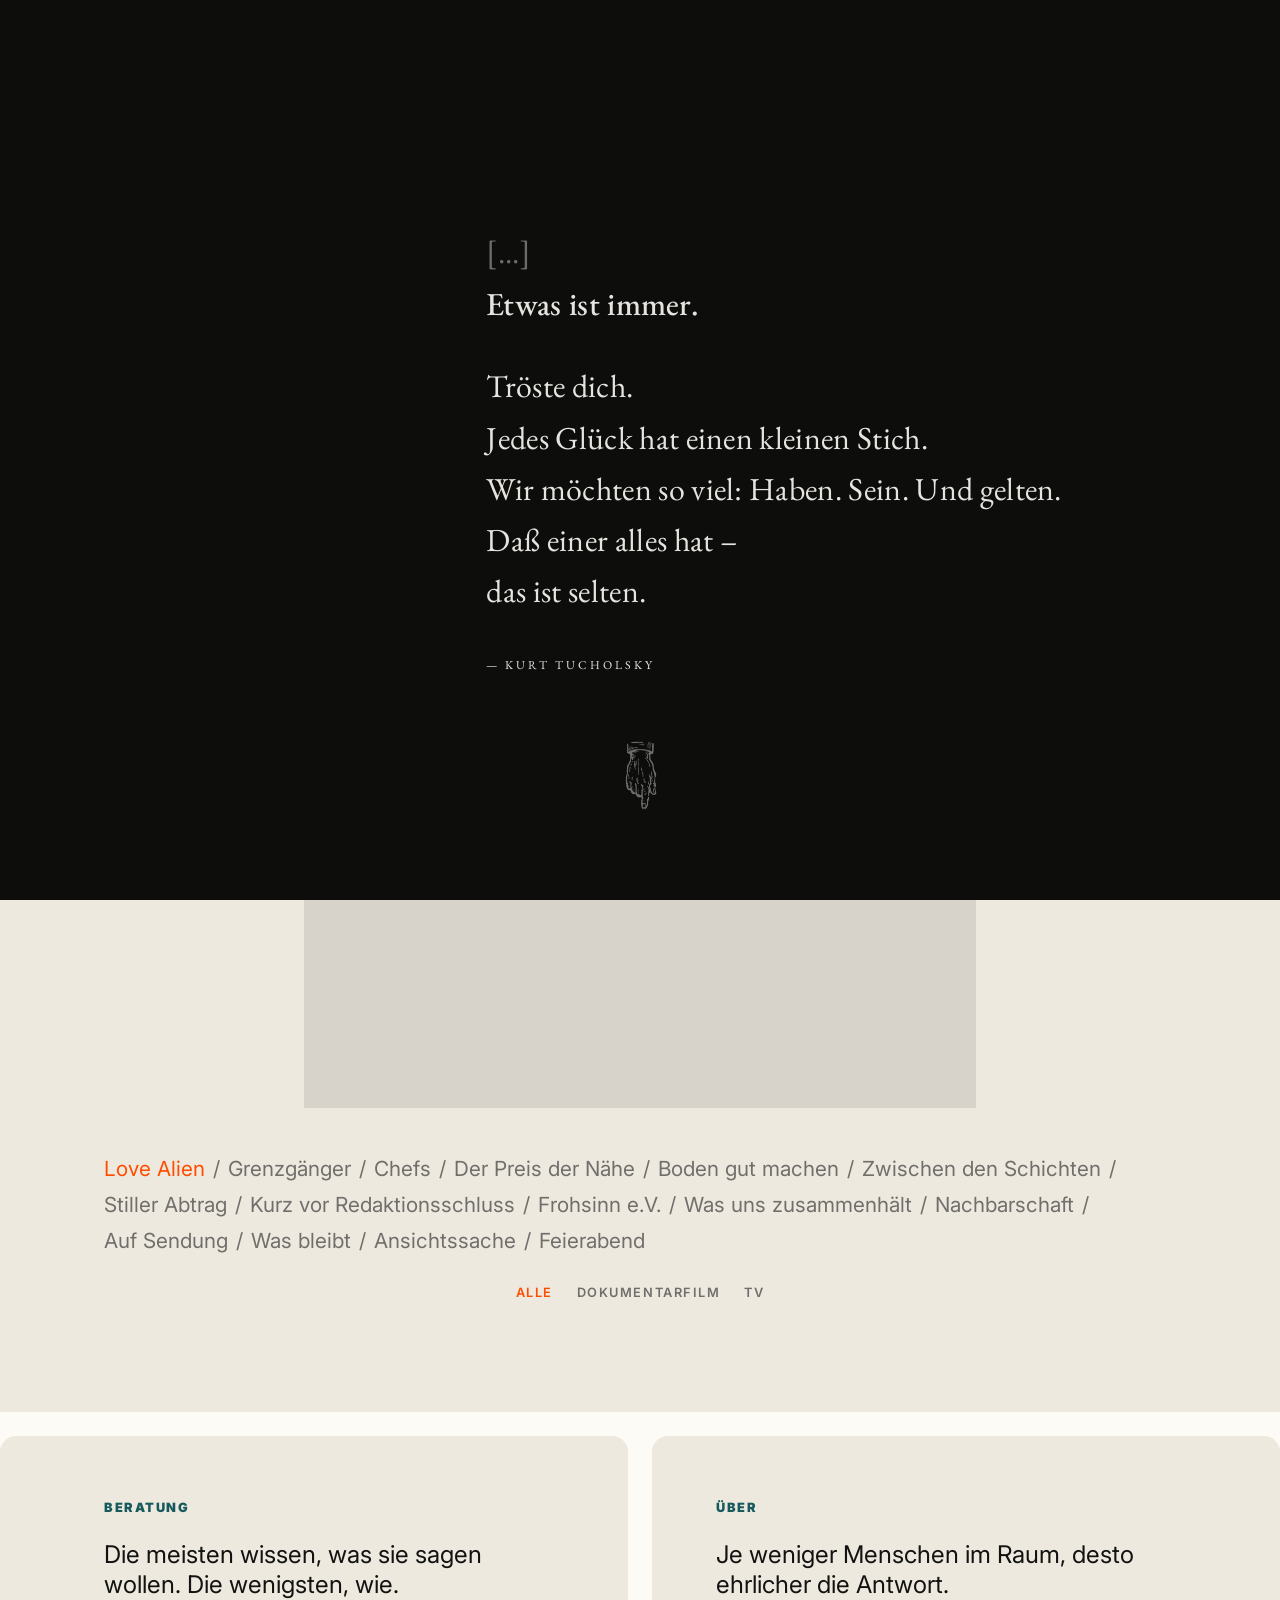
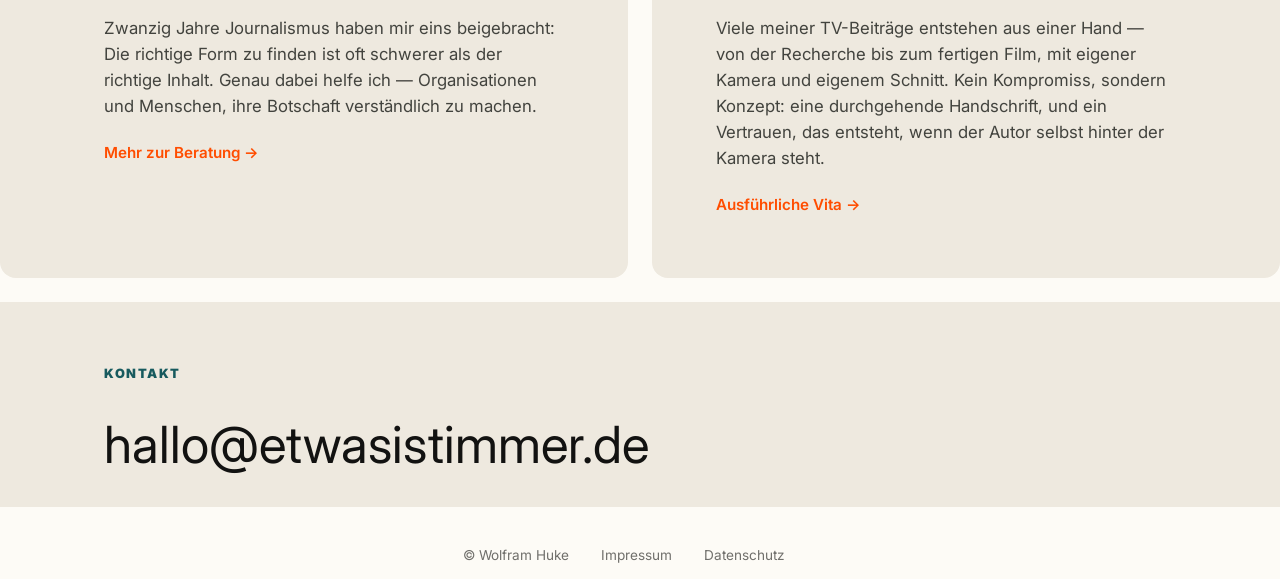
==== index.html @ c993cc5d "Wolfram-Label ans andere (Anfangs-)Ende des Pfeils verschoben; Clip-Path-Bug behoben (Label-Box zu s" ====
<!DOCTYPE html>
<html lang="de">
<head>
  <meta charset="UTF-8">
  <meta name="viewport" content="width=device-width, initial-scale=1.0">
  <title>Wolfram Huke — Filmemacher, Journalist, Medienberatung</title>
  <meta name="description" content="Wolfram Huke: Dokumentarfilm, TV-Reportage und Medienberatung. Geschichten entstehen dort, wo Reibung ist.">

  <link rel="icon" href="favicon.svg" type="image/svg+xml">
  <link rel="icon" href="favicon-32.png" sizes="32x32" type="image/png">
  <link rel="apple-touch-icon" href="apple-touch-icon.png">

  <link rel="preconnect" href="https://fonts.googleapis.com">
  <link rel="preconnect" href="https://fonts.gstatic.com" crossorigin>
  <!-- Caveat: nur fuer die Hover-Kritzel-Beschriftung auf dem Hero-
       Portrait (siehe .portrait-scribble), daher nur hier auf
       index.html geladen, nicht auf den Unterseiten. War zunaechst
       Permanent Marker -- das ist eine reine Druckschrift im
       Filzstift-Look (gleichmaessige Blockbuchstaben), keine echte
       Handschrift-Kursive. Caveat ist tatsaechlich kursiv/verbunden,
       liest sich naeher an "von Hand hingekritzelt". -->
  <link href="https://fonts.googleapis.com/css2?family=EB+Garamond:wght@400;500&family=Inter:wght@400;500;600;700;900&family=Caveat:wght@600;700&display=swap" rel="stylesheet">

  <link rel="stylesheet" href="style.css?v=99">

  <script defer src="https://cdnjs.cloudflare.com/ajax/libs/gsap/3.12.2/gsap.min.js"></script>

  <style>
    /* Nur auf dieser Seite: Titel/Nav/Kopfleiste starten hinter dem
       Klick-Uebergang des Gedichts versteckt (siehe JS: html.nav-visible/
       html.hero-fixed) statt wie auf den Unterseiten von Anfang an
       sichtbar zu sein -- style.css setzt dafuer bewusst kein eigenes
       opacity auf .site-title/.site-nav/.logo-bar (siehe dortiger
       Kommentar). body.poem-active ist ebenfalls nur hier relevant,
       da .poem-active nur von dieser Seite aus per JS gesetzt wird. */
    html.no-anim .site-nav {
      opacity: 1;
      pointer-events: auto;
    }

    html.no-anim .poem-section {
      display: none;
    }

    /* Sperrt Scrollen, solange das Gedicht als Vollbild-Layer sichtbar
       ist. touch-action:none zusaetzlich zu overflow:hidden, weil
       overflow:hidden auf body allein auf iOS Safari bekanntermaßen kein
       zuverlaessiger Scroll-Lock ist. */
    body.poem-active {
      overflow: hidden;
      touch-action: none;
    }

    .site-title {
      opacity: 0;
      pointer-events: none;
    }

    html.hero-fixed .site-title {
      opacity: 1;
      pointer-events: auto;
    }

    .site-nav {
      opacity: 0;
      pointer-events: none;
      transition: opacity var(--fade);
    }

    html.nav-visible .site-nav {
      opacity: 1;
      pointer-events: auto;
    }

    .logo-bar {
      opacity: 0;
      transition: opacity var(--fade);
    }

    html.nav-visible .logo-bar {
      opacity: 1;
    }
  </style>

  <noscript>
    <style>
      /* Ohne JavaScript kann kein Klick den Uebergang ausloesen: das
         Menü direkt zeigen, und die (permanent position:fixed)
         Gedicht-Section ausblenden, statt dass sie fuer immer die ganze
         Seite verdeckt. */
      .site-nav {
        opacity: 1;
        pointer-events: auto;
      }
      .poem-section {
        display: none;
      }
    </style>
  </noscript>
</head>
<body>

  <div class="film-grain" aria-hidden="true"></div>

  <div class="logo-bar" aria-hidden="true"></div>

  <!-- Uebernimmt .hero-lines Rolle als dauerhafter Seitentitel, sobald
       der Klick-Uebergang abgeschlossen ist (siehe CSS/JS: html.hero-
       fixed) -- ausserhalb von .poem-section als eigenstaendiges,
       permanent fixiertes Element. -->
  <button type="button" class="site-title" id="siteTitle">Etwas ist immer.</button>

  <!-- NAVIGATION -->
  <nav aria-label="Hauptnavigation">
    <ul class="site-nav" id="siteNav">
      <li><a href="#portfolio">Film &amp; TV</a></li>
      <li><a href="#beratung-section">Beratung</a></li>
      <li><a href="#profil-section">Über</a></li>
      <li><a href="#kontakt">Kontakt</a></li>
    </ul>
  </nav>

  <!-- GEDICHT INTRO -->
  <div class="poem-section" id="poemSection">
    <div class="poem-overlay-bg" aria-hidden="true"></div>
    <div class="poem-block">

      <div class="poem-line fade-line poem-ellipsis">[...]</div>

      <div class="hero-line-wrapper">
        <button type="button" class="poem-line hero-line" id="heroTitle">Etwas ist immer.</button>
      </div>

      <div class="poem-line fade-line">Tröste dich.</div>
      <div class="poem-line fade-line">Jedes Glück hat einen kleinen Stich.</div>
      <div class="poem-line fade-line">Wir möchten so viel: Haben. Sein. Und gelten.</div>
      <div class="poem-line fade-line">Daß einer alles hat –</div>
      <div class="poem-line fade-line">das ist selten.</div>

      <p class="poem-author fade-line">— Kurt Tucholsky</p>

      <button type="button" class="scroll-hint fade-line" id="scrollHint" aria-label="Weiter zur Startseite">
        <span class="scroll-hint-hand" aria-hidden="true"></span>
      </button>
    </div>
  </div>

  <div class="scroll-container">
    <main class="content-stage" id="inhalt">

      <section class="main-intro" id="about">
        <div class="main-intro-inner section-inner">
          <div class="intro-text" id="introText">
            <p class="name-sub">
              Ich bin <strong>Wolfram Huke</strong>. Ich mache Dokumentarfilme und Fernsehen, verhelfe anderen zu ihrer Botschaft und bin viel mit Elmo draußen.
            </p>
            <p class="name-sub-footnote">
              <span>Was ich gerade mache: Kreative Banden bilden als Antwort auf künstliche Intelligenz – <a href="https://bandenbilden.de" target="_blank" rel="noopener">bandenbilden.de</a></span>
            </p>
          </div>

          <div class="intro-portrait" id="introPortrait">
            <picture>
              <source srcset="wolfram-huke-cutout.webp" type="image/webp">
              <img
                src="wolfram-huke-cutout.png"
                alt="Porträt von Wolfram Huke mit Hund"
                class="portrait-freistehend"
                loading="eager" decoding="async">
            </picture>

            <!-- Kritzel-Easteregg: nur bei echtem Hover (siehe CSS-Gate
                 hover:hover/pointer:fine), zeigt mit Filzstift-artigen
                 Pfeilen auf Hund und Mensch im Foto. Rein dekorativ,
                 aria-hidden. -->
            <div class="portrait-scribble portrait-scribble-elmo" aria-hidden="true">
              <svg class="scribble-arrow" viewBox="0 0 100 70" fill="none" xmlns="http://www.w3.org/2000/svg">
                <path class="scribble-line" pathLength="1" d="M8,62 C10,40 28,20 58,9" stroke="var(--accent-2)" stroke-width="3.5" stroke-linecap="round"/>
                <path class="scribble-arrowhead" pathLength="1" d="M61,7.9 L54.6,16.6" stroke="var(--accent-2)" stroke-width="3.5" stroke-linecap="round"/>
                <path class="scribble-arrowhead" pathLength="1" d="M61,7.9 L50.4,5.4" stroke="var(--accent-2)" stroke-width="3.5" stroke-linecap="round"/>
              </svg>
              <span class="scribble-label scribble-label-elmo">Elmo</span>
            </div>
            <div class="portrait-scribble portrait-scribble-wolfram" aria-hidden="true">
              <!-- Label VOR dem Pfeil im Markup (anders als bei Elmo) --
                   der Pfeil zeigt von hier (oben rechts, Pfeilanfang)
                   auf das Gesicht (Pfeilspitze unten links), das Label
                   sitzt also am Anfang, nicht am Ziel des Pfeils. -->
              <span class="scribble-label scribble-label-wolfram">Wolfram</span>
              <svg class="scribble-arrow" viewBox="0 0 100 70" fill="none" xmlns="http://www.w3.org/2000/svg">
                <path class="scribble-line" pathLength="1" d="M94,8 C78,4 58,20 46,36 C40,44 37,51 36,58" stroke="var(--accent)" stroke-width="3.5" stroke-linecap="round"/>
                <path class="scribble-arrowhead" pathLength="1" d="M35.6,61.1 L30.9,51.4" stroke="var(--accent)" stroke-width="3.5" stroke-linecap="round"/>
                <path class="scribble-arrowhead" pathLength="1" d="M35.6,61.1 L42.8,53.1" stroke="var(--accent)" stroke-width="3.5" stroke-linecap="round"/>
              </svg>
            </div>
          </div>
        </div>
      </section>

      <!-- Titel, Bilder und Beschreibungen hier sind Platzhalter, bewusst
           ohne das Wort "Platzhalter" im sichtbaren Text -- echte Projekte
           folgen. -->
      <section class="portfolio-section" id="portfolio" aria-label="Arbeiten">
        <div class="portfolio-layout section-inner">
          <h2 class="portfolio-headline">Meistens hinter, manchmal vor der Kamera.</h2>
          <p class="portfolio-subline">Reportagen, Berichte, Dokumentarfilm — für MDR, ZDF, BR, SWR u.a.</p>

          <div class="portfolio-preview">
            <div class="portfolio-media">
              <img
                id="portfolioImage"
                src="https://images.unsplash.com/photo-1500375592092-40eb2168fd21?q=80&amp;w=1200&amp;auto=format&amp;fit=crop"
                alt="Nahaufnahme einer analogen Filmkamera"
                class="portfolio-image">
              <div class="portfolio-media-overlay">
                <div class="portfolio-media-title-row">
                  <span class="portfolio-media-title" id="portfolioMediaTitle">Love Alien</span>
                  <span class="portfolio-media-genre" id="portfolioMediaGenre">Dokumentarfilm</span>
                </div>
                <span class="portfolio-media-desc" id="portfolioMediaDesc">Kurzbeschreibung folgt, sobald ein reales Projekt feststeht.</span>
              </div>
            </div>
          </div>

          <div class="portfolio-list">
            <div class="portfolio-flow" id="portfolioFlow"><!-- wird per JS befüllt, siehe portfolioItems --></div>

            <div class="portfolio-filters" role="group" aria-label="Nach Format filtern">
              <button type="button" class="portfolio-filter is-active" data-filter="all">Alle</button>
              <button type="button" class="portfolio-filter" data-filter="Dokumentarfilm">Dokumentarfilm</button>
              <button type="button" class="portfolio-filter" data-filter="TV">TV</button>
            </div>
          </div>
        </div>
      </section>

      <!-- Kurze Teaser fuer Medienberatung/Profil, ausfuehrlicher Inhalt
           bleibt auf den jeweiligen Unterseiten (siehe .col-card-link).
           Kein Wrapper-Div mehr: .split-section traegt Grid + randloses
           width:100vw direkt (wie .main-intro/.portfolio-section), jede
           .split-half reicht dadurch bis zum Bildschirmrand, nur der
           Grid-Gap in der Mitte bleibt --bg-page. col-card bleibt als
           zweite Klasse fuer die bestehende h2/h3/p/Link-Typografie. -->
      <section class="split-section" aria-label="Beratung und Profil">
        <article class="col-card split-half" id="beratung-section">
          <h2>Beratung</h2>
          <h3>Die meisten wissen, was sie sagen wollen. Die wenigsten, wie.</h3>
          <p>Zwanzig Jahre Journalismus haben mir eins beigebracht: Die richtige Form zu finden ist oft schwerer als der richtige Inhalt. Genau dabei helfe ich — Organisationen und Menschen, ihre Botschaft verständlich zu machen.</p>
          <a href="beratung.html" class="col-card-link">Mehr zur Beratung →</a>
        </article>

        <article class="col-card split-half" id="profil-section">
          <h2>Über</h2>
          <h3>Je weniger Menschen im Raum, desto ehrlicher die Antwort.</h3>
          <p>Viele meiner TV-Beiträge entstehen aus einer Hand — von der Recherche bis zum fertigen Film, mit eigener Kamera und eigenem Schnitt. Kein Kompromiss, sondern Konzept: eine durchgehende Handschrift, und ein Vertrauen, das entsteht, wenn der Autor selbst hinter der Kamera steht.</p>
          <a href="profil.html" class="col-card-link">Ausführliche Vita →</a>
        </article>
      </section>

      <section class="contact-section" id="kontakt">
        <div class="section-inner">
          <h2>Kontakt</h2>
          <a href="mailto:hallo@etwasistimmer.de" class="contact-email">hallo@etwasistimmer.de</a>
        </div>
      </section>

    </main>
  </div>

  <footer class="site-footer">
    <div class="site-footer-inner section-inner">
      <div class="footer-meta">
        <span>© Wolfram Huke</span>
        <a href="impressum.html">Impressum</a>
        <a href="datenschutz.html">Datenschutz</a>
      </div>
      <div class="footer-social" aria-label="Social Media">
        <!-- Platzhalter für spätere Icons/Links -->
      </div>
    </div>
  </footer>

  <div class="lightbox" id="portfolioLightbox" aria-hidden="true">
    <div class="lightbox-frame">
      <button type="button" class="lightbox-close" id="lightboxClose" aria-label="Schließen">×</button>
      <div class="lightbox-content">
        <div class="lightbox-media">
          <img id="lightboxImage" src="" alt="" class="lightbox-image">
        </div>
        <div class="lightbox-info">
          <div class="lightbox-title-row">
            <h3 class="lightbox-title" id="lightboxTitle"></h3>
            <span class="lightbox-genre" id="lightboxGenre"></span>
          </div>
          <p class="lightbox-desc" id="lightboxDesc"></p>
          <div class="lightbox-filmstrip" id="lightboxFilmstrip"></div>
        </div>
        <!-- Auf Mobile per .lightbox-nav-row/order als eigene Zeile ganz
             am Ende dargestellt, nach Bild und Info-Block/Filmstrip
             (siehe style.css) -- Inhalt vor Navigation, echte DOM-
             Reihenfolge statt nur visueller order, damit Tab-Reihenfolge
             mitzieht. Auf Desktop unveraendert absolut ueber
             .lightbox-frame positioniert, .lightbox-nav-row selbst
             bleibt dort ohne eigene Hoehe im Textfluss. -->
        <div class="lightbox-nav-row">
          <button type="button" class="lightbox-nav lightbox-nav-prev" id="lightboxPrev" aria-label="Voriges Projekt">
            <span class="lightbox-arrow" aria-hidden="true">‹</span>
            <span class="lightbox-nav-label" aria-hidden="true">Voriges <br class="lightbox-nav-break">Projekt</span>
          </button>
          <button type="button" class="lightbox-nav lightbox-nav-next" id="lightboxNext" aria-label="Nächstes Projekt">
            <span class="lightbox-arrow" aria-hidden="true">›</span>
            <span class="lightbox-nav-label" aria-hidden="true">Nächstes <br class="lightbox-nav-break">Projekt</span>
          </button>
        </div>
      </div>
    </div>
  </div>

  <script>
    document.addEventListener('DOMContentLoaded', function () {
      'use strict';

      // Verhindert, dass der Browser beim Laden/Reload eine fruehere
      // Scroll-Position wiederherstellt (z.B. nach Reload oder Zurueck-
      // Navigation) -- .poem-section deckt das als fixierter Vollbild-
      // Layer visuell ab, aber ohne das koennte die Seite dahinter schon
      // vor dem Uebergang verschoben sein.
      if ('scrollRestoration' in history) {
        history.scrollRestoration = 'manual';
      }

      var root = document.documentElement;
      var reduceMotion = window.matchMedia('(prefers-reduced-motion: reduce)').matches;

      if (typeof gsap === 'undefined' || reduceMotion) {
        root.classList.add('no-anim', 'nav-visible');
        return;
      }

      // Der gesamte Uebergang von Gedicht zu Website laeuft als einmalige,
      // klickausgeloeste Animation fester Dauer -- nicht mehr synchron mit
      // Scroll-Fortschritt. Das entfernt die eigentliche Fehlerquelle der
      // gesamten vorherigen Bug-Serie (Echtzeit-Abhaengigkeit von Viewport-
      // Hoehe/Scroll-Position/Safaris Adressleisten-Verhalten) komplett,
      // statt nur einzelne Symptome zu beheben: .poem-section ist ein
      // simpler, permanent fixierter Vollbild-Layer (siehe CSS), body.poem-
      // active sperrt Scrollen waehrenddessen, und playIntroTransition()
      // spielt eine normale (nicht scrub-gesteuerte) GSAP-Timeline fixer
      // Laenge ab.

      // Ausnahme: kommt man per Klick auf den Seitentitel direkt von
      // beratung.html/profil.html (siehe dortiges skipPoemOnce-Flag),
      // wird das Gedicht uebersprungen -- man hat es ja gerade erst auf
      // der Startseite gesehen. Ein normaler Reload von index.html setzt
      // dieses Flag nie, das Gedicht erscheint dann wie gewohnt. Betrifft
      // auch die introText/introPortrait-Startwerte: im Skip-Fall muessen
      // sie sofort im fertigen (sichtbaren) Zustand stehen, weil
      // playIntroTransition() (die sie sonst einblendet) hier nie laeuft.
      var skipPoem = sessionStorage.getItem('skipPoemOnce') === '1';
      if (skipPoem) {
        sessionStorage.removeItem('skipPoemOnce');
        document.body.classList.remove('poem-active');
        document.getElementById('poemSection').style.visibility = 'hidden';
        root.classList.add('nav-visible', 'hero-fixed');
        gsap.set('#introText',    { opacity: 1, y: 0 });
        gsap.set('#introPortrait', { opacity: 1, y: 0 });
        window.scrollTo(0, 0);
      } else {
        document.body.classList.add('poem-active');
        gsap.set('#introText',   { opacity: 0, y: 30 });
        gsap.set('#introPortrait', { opacity: 0, y: 40 });
      }

      var hero = document.getElementById('heroTitle');
      var target = { x: 0, y: 0 };

      function measure() {
        gsap.set(hero, { x: 0, y: 0 });
        var rect = hero.getBoundingClientRect();
        var isMobile = window.innerWidth <= 768;
        var top = isMobile ? window.innerWidth * 0.06 : 48;
        var rectCenter = rect.left + rect.width / 2;

        target.x = (window.innerWidth / 2) - rectCenter;
        target.y = top - rect.top;
      }

      var transitionStarted = false;

      function playIntroTransition() {
        if (transitionStarted) return;
        transitionStarted = true;

        // scrollY hart auf 0 erzwingen, bevor UND nachdem der Uebergang
        // laeuft: .poem-section deckt als fixierter Vollbild-Layer die
        // Seite waehrenddessen sowieso komplett ab, aber auf iOS Safari
        // ist overflow:hidden auf body allein kein zuverlaessiger Scroll-
        // Lock (siehe body.poem-active im CSS) -- ohne diesen Reset stand
        // die Seite nach dem Uebergang manchmal nicht mehr am Anfang der
        // Hero-Section, weil im Hintergrund trotzdem etwas gescrollt war.
        window.scrollTo(0, 0);

        // Einmalige Messung direkt vor dem Abspielen statt eines Resize-
        // Listeners, der bei jeder Fenstergroessenaenderung neu misst --
        // es gibt keinen fortlaufenden Zustand mehr, der synchron
        // gehalten werden muesste, nur diesen einen Moment.
        measure();

        // .scroll-hint laeuft dauerhaft in einer eigenen CSS-Animation
        // (Einblenden + Pulsieren, siehe style.css), die ebenfalls
        // opacity/transform animiert -- ohne diesen Schritt wuerde sie
        // mit GSAPs gleich startendem Fade-Out unten um dieselben
        // Eigenschaften konkurrieren (CSS-Animationen haben Vorrang vor
        // per Inline-Style gesetzten Werten), wodurch der Pfeil laenger
        // stehen blieb als der Rest der .fade-line-Elemente. Aktuellen
        // Anblick als festen Wert einfrieren, dann die Animation stoppen,
        // damit GSAP sauber von dort aus weiter ausblenden kann.
        var scrollHintEl = document.getElementById('scrollHint');
        if (scrollHintEl) {
          scrollHintEl.style.opacity = getComputedStyle(scrollHintEl).opacity;
          scrollHintEl.style.animation = 'none';
        }

        var tl = gsap.timeline({
          onComplete: function () {
            document.body.classList.remove('poem-active');
            document.getElementById('poemSection').style.visibility = 'hidden';
            window.scrollTo(0, 0);
          }
        });

        tl.to('.fade-line', { opacity: 0, y: -24, duration: 0.4 }, 0)
          .to(hero, {
            x: function () { return target.x; },
            y: function () { return target.y; },
            duration: 0.9,
            ease: 'power2.inOut'
          }, 0)
          // Menü/Kopfleiste beginnen sanft einzublenden (siehe transition:
          // opacity var(--fade) auf .site-nav/.logo-bar), sobald der Titel
          // gelandet ist (0.9) -- nicht erst am ganz Ende (1.0, wenn auch
          // der Hintergrund fertig ausgeblendet ist). So ueberlappt das
          // Einblenden mit dem letzten Stueck des Uebergangs, statt nach
          // dessen Abschluss abrupt aufzupoppen. .site-title selbst bleibt
          // bewusst ein harter Schnitt (kein eigenes transition), weil sie
          // exakt an .hero-lines Landeposition uebernimmt -- ein Fade
          // wuerde dort kurz eine Luecke zwischen beiden zeigen.
          .call(function () {
            root.classList.add('nav-visible', 'hero-fixed');
          }, null, 0.9)
          .to('#introText',    { opacity: 1, y: 0, duration: 0.4, ease: 'power2.out' }, 0.3)
          .to('#introPortrait',{ opacity: 1, y: 0, duration: 0.5, ease: 'power2.out' }, 0.35)
          .to('.poem-overlay-bg', { opacity: 0, duration: 0.5 }, 0.5);
      }

      document.getElementById('scrollHint').addEventListener('click', playIntroTransition);

      hero.addEventListener('click', function () {
        if (!root.classList.contains('hero-fixed')) {
          playIntroTransition();
          return;
        }
        window.scrollTo({ top: 0, behavior: 'smooth' });
      });

      document.getElementById('siteTitle').addEventListener('click', function () {
        window.scrollTo({ top: 0, behavior: 'smooth' });
      });

      // Der Uebergang war bisher zu versteckt/spezifisch angebunden (nur
      // #heroTitle und #scrollHint) -- ein Klick irgendwo im Gedicht-
      // Bereich loest ihn jetzt genauso aus. Die einzelnen Listener oben
      // bleiben trotzdem bestehen: sie ueberschneiden sich jetzt mit
      // dieser Flaeche, aber playIntroTransition() ist durch
      // transitionStarted bereits gegen doppeltes Ausloesen geschuetzt,
      // also unschaedlich.
      var poemSection = document.getElementById('poemSection');
      poemSection.addEventListener('click', function () {
        if (!document.body.classList.contains('poem-active')) return;
        playIntroTransition();
      });

      // Ebenso faengt ein normaler Scroll-/Wisch-Versuch waehrend der
      // Gedicht-Phase (obwohl body.poem-active das eigentliche Scrollen
      // sperrt) denselben Uebergang ab -- genau die Leute, die aus
      // Gewohnheit reflexartig scrollen, statt bewusst Hand oder Titel zu
      // suchen. triggerIfActive() prueft selbst, ob poem-active noch
      // gesetzt ist, die Listener koennen also dauerhaft bestehen bleiben
      // und tun nach dem Uebergang einfach nichts mehr.
      function triggerIfActive() {
        if (!document.body.classList.contains('poem-active')) return;
        playIntroTransition();
      }

      window.addEventListener('wheel', triggerIfActive, { passive: true, once: false });

      // Touch-Swipe: erst bei touchend ausloesen (nicht touchstart), damit
      // ein einfacher Tap (der ohnehin schon per click-Listener greift)
      // nicht doppelt feuert, und ein echter Wisch-Versuch eindeutig
      // erkannt wird.
      var touchStartY = null;
      poemSection.addEventListener('touchstart', function (e) {
        touchStartY = e.touches[0].clientY;
      }, { passive: true });

      poemSection.addEventListener('touchend', function (e) {
        if (touchStartY === null) return;
        var deltaY = touchStartY - (e.changedTouches[0].clientY || touchStartY);
        touchStartY = null;
        if (Math.abs(deltaY) > 10) triggerIfActive(); // echter Wisch, kein Tap
      }, { passive: true });
    });
  </script>

  <script>
    document.addEventListener('DOMContentLoaded', function () {
      'use strict';

      var previewImage = document.getElementById('portfolioImage');
      var previewGenre = document.getElementById('portfolioMediaGenre');
      var previewTitle = document.getElementById('portfolioMediaTitle');
      var previewDesc = document.getElementById('portfolioMediaDesc');

      var portfolioItems = [
        {
          title: "Love Alien",
          genre: "Dokumentarfilm",
          image: "https://images.unsplash.com/photo-1500375592092-40eb2168fd21?q=80&w=1200&auto=format&fit=crop",
          alt: "Nahaufnahme einer analogen Filmkamera",
          desc: "Kurzbeschreibung folgt, sobald ein reales Projekt feststeht.",
          stills: [{ src: "https://images.unsplash.com/photo-1478720568477-152d9b164e26?q=80&w=1200&auto=format&fit=crop", alt: "Kinosaal mit beleuchteter Leinwand" }, { src: "https://images.unsplash.com/photo-1495020689067-958852a7765e?q=80&w=1200&auto=format&fit=crop", alt: "Gestapelte Tageszeitungen" }, { src: "https://images.unsplash.com/photo-1504711434969-e33886168f5c?q=80&w=1200&auto=format&fit=crop", alt: "Notizblock und Stift auf einem Tisch" }]
        },
        {
          title: "Grenzgänger",
          genre: "TV",
          image: "https://images.unsplash.com/photo-1495020689067-958852a7765e?q=80&w=1200&auto=format&fit=crop",
          alt: "Gestapelte Tageszeitungen",
          desc: "Kurzbeschreibung folgt, sobald ein reales Projekt feststeht.",
          stills: [{ src: "https://images.unsplash.com/photo-1504711434969-e33886168f5c?q=80&w=1200&auto=format&fit=crop", alt: "Notizblock und Stift auf einem Tisch" }, { src: "https://images.unsplash.com/photo-1500375592092-40eb2168fd21?q=80&w=1200&auto=format&fit=crop", alt: "Nahaufnahme einer analogen Filmkamera" }, { src: "https://images.unsplash.com/photo-1478720568477-152d9b164e26?q=80&w=1200&auto=format&fit=crop", alt: "Kinosaal mit beleuchteter Leinwand" }]
        },
        {
          title: "Chefs",
          genre: "Dokumentarfilm",
          image: "https://images.unsplash.com/photo-1478720568477-152d9b164e26?q=80&w=1200&auto=format&fit=crop",
          alt: "Kinosaal mit beleuchteter Leinwand",
          desc: "Kurzbeschreibung folgt, sobald ein reales Projekt feststeht.",
          stills: [{ src: "https://images.unsplash.com/photo-1495020689067-958852a7765e?q=80&w=1200&auto=format&fit=crop", alt: "Gestapelte Tageszeitungen" }, { src: "https://images.unsplash.com/photo-1504711434969-e33886168f5c?q=80&w=1200&auto=format&fit=crop", alt: "Notizblock und Stift auf einem Tisch" }, { src: "https://images.unsplash.com/photo-1500375592092-40eb2168fd21?q=80&w=1200&auto=format&fit=crop", alt: "Nahaufnahme einer analogen Filmkamera" }]
        },
        {
          title: "Der Preis der Nähe",
          genre: "TV",
          image: "https://images.unsplash.com/photo-1495020689067-958852a7765e?q=80&w=1200&auto=format&fit=crop",
          alt: "Gestapelte Tageszeitungen",
          desc: "Kurzbeschreibung folgt, sobald ein reales Projekt feststeht.",
          stills: [{ src: "https://images.unsplash.com/photo-1504711434969-e33886168f5c?q=80&w=1200&auto=format&fit=crop", alt: "Notizblock und Stift auf einem Tisch" }, { src: "https://images.unsplash.com/photo-1500375592092-40eb2168fd21?q=80&w=1200&auto=format&fit=crop", alt: "Nahaufnahme einer analogen Filmkamera" }, { src: "https://images.unsplash.com/photo-1478720568477-152d9b164e26?q=80&w=1200&auto=format&fit=crop", alt: "Kinosaal mit beleuchteter Leinwand" }]
        },
        {
          title: "Boden gut machen",
          genre: "Dokumentarfilm",
          image: "https://images.unsplash.com/photo-1500375592092-40eb2168fd21?q=80&w=1200&auto=format&fit=crop",
          alt: "Nahaufnahme einer analogen Filmkamera",
          desc: "Kurzbeschreibung folgt, sobald ein reales Projekt feststeht.",
          stills: [{ src: "https://images.unsplash.com/photo-1478720568477-152d9b164e26?q=80&w=1200&auto=format&fit=crop", alt: "Kinosaal mit beleuchteter Leinwand" }, { src: "https://images.unsplash.com/photo-1495020689067-958852a7765e?q=80&w=1200&auto=format&fit=crop", alt: "Gestapelte Tageszeitungen" }, { src: "https://images.unsplash.com/photo-1504711434969-e33886168f5c?q=80&w=1200&auto=format&fit=crop", alt: "Notizblock und Stift auf einem Tisch" }]
        },
        {
          title: "Zwischen den Schichten",
          genre: "TV",
          image: "https://images.unsplash.com/photo-1504711434969-e33886168f5c?q=80&w=1200&auto=format&fit=crop",
          alt: "Notizblock und Stift auf einem Tisch",
          desc: "Kurzbeschreibung folgt, sobald ein reales Projekt feststeht.",
          stills: [{ src: "https://images.unsplash.com/photo-1500375592092-40eb2168fd21?q=80&w=1200&auto=format&fit=crop", alt: "Nahaufnahme einer analogen Filmkamera" }, { src: "https://images.unsplash.com/photo-1478720568477-152d9b164e26?q=80&w=1200&auto=format&fit=crop", alt: "Kinosaal mit beleuchteter Leinwand" }, { src: "https://images.unsplash.com/photo-1495020689067-958852a7765e?q=80&w=1200&auto=format&fit=crop", alt: "Gestapelte Tageszeitungen" }]
        },
        {
          title: "Stiller Abtrag",
          genre: "Dokumentarfilm",
          image: "https://images.unsplash.com/photo-1478720568477-152d9b164e26?q=80&w=1200&auto=format&fit=crop",
          alt: "Kinosaal mit beleuchteter Leinwand",
          desc: "Kurzbeschreibung folgt, sobald ein reales Projekt feststeht.",
          stills: [{ src: "https://images.unsplash.com/photo-1495020689067-958852a7765e?q=80&w=1200&auto=format&fit=crop", alt: "Gestapelte Tageszeitungen" }, { src: "https://images.unsplash.com/photo-1504711434969-e33886168f5c?q=80&w=1200&auto=format&fit=crop", alt: "Notizblock und Stift auf einem Tisch" }, { src: "https://images.unsplash.com/photo-1500375592092-40eb2168fd21?q=80&w=1200&auto=format&fit=crop", alt: "Nahaufnahme einer analogen Filmkamera" }]
        },
        {
          title: "Kurz vor Redaktionsschluss",
          genre: "TV",
          image: "https://images.unsplash.com/photo-1504711434969-e33886168f5c?q=80&w=1200&auto=format&fit=crop",
          alt: "Notizblock und Stift auf einem Tisch",
          desc: "Kurzbeschreibung folgt, sobald ein reales Projekt feststeht.",
          stills: [{ src: "https://images.unsplash.com/photo-1500375592092-40eb2168fd21?q=80&w=1200&auto=format&fit=crop", alt: "Nahaufnahme einer analogen Filmkamera" }, { src: "https://images.unsplash.com/photo-1478720568477-152d9b164e26?q=80&w=1200&auto=format&fit=crop", alt: "Kinosaal mit beleuchteter Leinwand" }, { src: "https://images.unsplash.com/photo-1495020689067-958852a7765e?q=80&w=1200&auto=format&fit=crop", alt: "Gestapelte Tageszeitungen" }]
        },
        {
          title: "Frohsinn e.V.",
          genre: "Dokumentarfilm",
          image: "https://images.unsplash.com/photo-1500375592092-40eb2168fd21?q=80&w=1200&auto=format&fit=crop",
          alt: "Nahaufnahme einer analogen Filmkamera",
          desc: "Kurzbeschreibung folgt, sobald ein reales Projekt feststeht.",
          stills: [{ src: "https://images.unsplash.com/photo-1478720568477-152d9b164e26?q=80&w=1200&auto=format&fit=crop", alt: "Kinosaal mit beleuchteter Leinwand" }, { src: "https://images.unsplash.com/photo-1495020689067-958852a7765e?q=80&w=1200&auto=format&fit=crop", alt: "Gestapelte Tageszeitungen" }, { src: "https://images.unsplash.com/photo-1504711434969-e33886168f5c?q=80&w=1200&auto=format&fit=crop", alt: "Notizblock und Stift auf einem Tisch" }]
        },
        {
          title: "Was uns zusammenhält",
          genre: "TV",
          image: "https://images.unsplash.com/photo-1495020689067-958852a7765e?q=80&w=1200&auto=format&fit=crop",
          alt: "Gestapelte Tageszeitungen",
          desc: "Kurzbeschreibung folgt, sobald ein reales Projekt feststeht.",
          stills: [{ src: "https://images.unsplash.com/photo-1504711434969-e33886168f5c?q=80&w=1200&auto=format&fit=crop", alt: "Notizblock und Stift auf einem Tisch" }, { src: "https://images.unsplash.com/photo-1500375592092-40eb2168fd21?q=80&w=1200&auto=format&fit=crop", alt: "Nahaufnahme einer analogen Filmkamera" }, { src: "https://images.unsplash.com/photo-1478720568477-152d9b164e26?q=80&w=1200&auto=format&fit=crop", alt: "Kinosaal mit beleuchteter Leinwand" }]
        },
        {
          title: "Nachbarschaft",
          genre: "Dokumentarfilm",
          image: "https://images.unsplash.com/photo-1478720568477-152d9b164e26?q=80&w=1200&auto=format&fit=crop",
          alt: "Kinosaal mit beleuchteter Leinwand",
          desc: "Kurzbeschreibung folgt, sobald ein reales Projekt feststeht.",
          stills: [{ src: "https://images.unsplash.com/photo-1495020689067-958852a7765e?q=80&w=1200&auto=format&fit=crop", alt: "Gestapelte Tageszeitungen" }, { src: "https://images.unsplash.com/photo-1504711434969-e33886168f5c?q=80&w=1200&auto=format&fit=crop", alt: "Notizblock und Stift auf einem Tisch" }, { src: "https://images.unsplash.com/photo-1500375592092-40eb2168fd21?q=80&w=1200&auto=format&fit=crop", alt: "Nahaufnahme einer analogen Filmkamera" }]
        },
        {
          title: "Auf Sendung",
          genre: "TV",
          image: "https://images.unsplash.com/photo-1504711434969-e33886168f5c?q=80&w=1200&auto=format&fit=crop",
          alt: "Notizblock und Stift auf einem Tisch",
          desc: "Kurzbeschreibung folgt, sobald ein reales Projekt feststeht.",
          stills: [{ src: "https://images.unsplash.com/photo-1500375592092-40eb2168fd21?q=80&w=1200&auto=format&fit=crop", alt: "Nahaufnahme einer analogen Filmkamera" }, { src: "https://images.unsplash.com/photo-1478720568477-152d9b164e26?q=80&w=1200&auto=format&fit=crop", alt: "Kinosaal mit beleuchteter Leinwand" }, { src: "https://images.unsplash.com/photo-1495020689067-958852a7765e?q=80&w=1200&auto=format&fit=crop", alt: "Gestapelte Tageszeitungen" }]
        },
        {
          title: "Was bleibt",
          genre: "Dokumentarfilm",
          image: "https://images.unsplash.com/photo-1500375592092-40eb2168fd21?q=80&w=1200&auto=format&fit=crop",
          alt: "Nahaufnahme einer analogen Filmkamera",
          desc: "Kurzbeschreibung folgt, sobald ein reales Projekt feststeht.",
          stills: [{ src: "https://images.unsplash.com/photo-1478720568477-152d9b164e26?q=80&w=1200&auto=format&fit=crop", alt: "Kinosaal mit beleuchteter Leinwand" }, { src: "https://images.unsplash.com/photo-1495020689067-958852a7765e?q=80&w=1200&auto=format&fit=crop", alt: "Gestapelte Tageszeitungen" }, { src: "https://images.unsplash.com/photo-1504711434969-e33886168f5c?q=80&w=1200&auto=format&fit=crop", alt: "Notizblock und Stift auf einem Tisch" }]
        },
        {
          title: "Ansichtssache",
          genre: "TV",
          image: "https://images.unsplash.com/photo-1495020689067-958852a7765e?q=80&w=1200&auto=format&fit=crop",
          alt: "Gestapelte Tageszeitungen",
          desc: "Kurzbeschreibung folgt, sobald ein reales Projekt feststeht.",
          stills: [{ src: "https://images.unsplash.com/photo-1504711434969-e33886168f5c?q=80&w=1200&auto=format&fit=crop", alt: "Notizblock und Stift auf einem Tisch" }, { src: "https://images.unsplash.com/photo-1500375592092-40eb2168fd21?q=80&w=1200&auto=format&fit=crop", alt: "Nahaufnahme einer analogen Filmkamera" }, { src: "https://images.unsplash.com/photo-1478720568477-152d9b164e26?q=80&w=1200&auto=format&fit=crop", alt: "Kinosaal mit beleuchteter Leinwand" }]
        },
        {
          title: "Feierabend",
          genre: "Dokumentarfilm",
          image: "https://images.unsplash.com/photo-1478720568477-152d9b164e26?q=80&w=1200&auto=format&fit=crop",
          alt: "Kinosaal mit beleuchteter Leinwand",
          desc: "Kurzbeschreibung folgt, sobald ein reales Projekt feststeht.",
          stills: [{ src: "https://images.unsplash.com/photo-1495020689067-958852a7765e?q=80&w=1200&auto=format&fit=crop", alt: "Gestapelte Tageszeitungen" }, { src: "https://images.unsplash.com/photo-1504711434969-e33886168f5c?q=80&w=1200&auto=format&fit=crop", alt: "Notizblock und Stift auf einem Tisch" }, { src: "https://images.unsplash.com/photo-1500375592092-40eb2168fd21?q=80&w=1200&auto=format&fit=crop", alt: "Nahaufnahme einer analogen Filmkamera" }]
        }
      ];

      /* Generiert die Portfolio-Liste (Button + Trenner + Mobile-Panel
         pro Projekt) zur Laufzeit aus portfolioItems, statt 15 fast
         identische Blöcke statisch im HTML zu wiederholen. Erzeugt
         dieselben Klassen/data-*-Attribute wie zuvor, damit der
         gesamte restliche Code (Filter, activatePreview, Lightbox,
         Mobile-Akkordeon) unveraendert darauf zugreifen kann. */
      function renderPortfolioItems(list, container) {
        list.forEach(function (item, index) {
          var button = document.createElement('button');
          button.type = 'button';
          button.className = 'portfolio-item' + (index === 0 ? ' is-active' : '');
          button.setAttribute('data-genre', item.genre);
          button.setAttribute('data-image', item.image);
          button.setAttribute('data-alt', item.alt);
          button.setAttribute('data-desc', item.desc);
          button.setAttribute('data-stills', item.stills.map(function (s) {
            return s.src + '|' + s.alt;
          }).join(','));
          button.textContent = item.title;
          container.appendChild(button);

          // Kein Trenner nach dem letzten Eintrag -- entspricht dem
          // bisherigen statischen HTML, in dem der letzte Button auch
          // kein <span class="portfolio-sep"> danach hatte. Bleibt direkt
          // hinter dem Titel (wie zuvor) -- das Genre kommt dahinter,
          // nicht davor, damit der Schraegstrich weiterhin Titel von
          // Genre trennt statt Genre vom naechsten Titel.
          if (index < list.length - 1) {
            var sep = document.createElement('span');
            sep.className = 'portfolio-sep';
            sep.setAttribute('aria-hidden', 'true');
            sep.textContent = '/';
            container.appendChild(sep);
          }

          // Genre direkt hinter Titel+Trenner, in derselben Zeile (bricht
          // dank .portfolio-flow's flex-wrap von selbst um, falls kein
          // Platz mehr ist) -- nur sichtbar, wenn dieser Titel gerade
          // aufgeklappt ist (siehe togglePanel(), .is-open). Ersetzt die
          // fruehere Genre-Zeile im Panel selbst (naeher am Bild), die
          // dafuer entfaellt.
          var itemGenre = document.createElement('span');
          itemGenre.className = 'portfolio-item-genre';
          itemGenre.textContent = item.genre;
          container.appendChild(itemGenre);

          var panel = document.createElement('div');
          panel.className = 'portfolio-panel';
          var panelInner = document.createElement('div');
          panelInner.className = 'portfolio-panel-inner';
          // Oeffnet die bestehende Lightbox (Stills/Filmstreifen) --
          // .portfolio-media ist auf Mobile per CSS display:none, existiert
          // aber weiterhin im DOM samt ihrem Klick-Listener (openLightbox);
          // ein synthetischer .click() darauf loest ihn aus, statt die
          // Lightbox-Logik hier zu duplizieren. activatePreview(button)
          // zuerst, damit openLightbox() (das .portfolio-item.is-active
          // liest) das richtige, gerade aufgeklappte Projekt zeigt statt
          // eines zuvor angeklickten. Als benannte Funktion statt inline,
          // damit panelMedia und panelOverlay (Bild antippen bzw. der
          // darueber einblendende "Mehr Infos"-Button loesen beide
          // dasselbe aus) denselben Handler teilen.
          function openMorePictures(e) {
            e.stopPropagation(); // verhindert, dass der Klick zusaetzlich das Panel zuklappt
            activatePreview(button);
            var desktopMedia = document.querySelector('.portfolio-media');
            if (desktopMedia) desktopMedia.click();
          }

          var panelMedia = document.createElement('div');
          panelMedia.className = 'portfolio-panel-media';
          panelMedia.style.position = 'relative';
          panelMedia.addEventListener('click', openMorePictures);
          var panelImg = document.createElement('img');
          panelImg.src = item.image;
          panelImg.alt = item.alt;
          panelImg.className = 'portfolio-panel-image';
          panelMedia.appendChild(panelImg);

          // "Mehr Infos"-Overlay direkt auf dem Bild, zeitverzoegert
          // eingeblendet (siehe revealPanelOverlay() weiter unten) statt
          // sofort sichtbar -- .portfolio-panel-media selbst ist bereits
          // klickbar, das Overlay dient als sichtbarer Hinweis darauf.
          var panelOverlay = document.createElement('button');
          panelOverlay.type = 'button';
          panelOverlay.className = 'portfolio-panel-overlay';
          panelOverlay.textContent = 'Mehr Infos';
          panelOverlay.addEventListener('click', openMorePictures);
          panelMedia.appendChild(panelOverlay);

          var panelDesc = document.createElement('p');
          panelDesc.className = 'portfolio-panel-desc';
          panelDesc.textContent = item.desc;
          panelInner.appendChild(panelMedia);
          panelInner.appendChild(panelDesc);

          // Pfeile unter der Kurzbeschreibung, als letztes Element im
          // Panel -- Sichtbarkeit haengt wieder direkt an der
          // max-height-Transition des Panels (.is-open), keine eigene
          // Steuerung mehr noetig. Kein Hintergrund/Pille mehr (siehe
          // CSS) -- reine Textlinks, Zurück links und Vor rechts
          // aussen an den Panel-Raendern.
          var panelActions = document.createElement('div');
          panelActions.className = 'portfolio-panel-actions';

          var prevIcon = document.createElement('button');
          prevIcon.type = 'button';
          prevIcon.className = 'portfolio-panel-arrow-icon';
          prevIcon.textContent = '‹';
          prevIcon.setAttribute('aria-label', 'Voriges Projekt');

          var nextIcon = document.createElement('button');
          nextIcon.type = 'button';
          nextIcon.className = 'portfolio-panel-arrow-icon';
          nextIcon.textContent = '›';
          nextIcon.setAttribute('aria-label', 'Nächstes Projekt');

          // button bezieht sich auf den zu diesem Panel gehoerenden
          // .portfolio-item, per Closure aus dem forEach-Scope.
          prevIcon.addEventListener('click', function (e) {
            e.stopPropagation(); // verhindert, dass der Klick zusaetzlich den Panel-Toggle des Titel-Buttons ausloest
            var shown = visibleItems();
            var current = shown.indexOf(button);
            var target = shown[(current - 1 + shown.length) % shown.length];
            target.click(); // nutzt den bestehenden Klick-Handler: aktiviert Vorschau + oeffnet dessen Panel
            scrollPanelIntoViewAfterOpen(target);
          });

          nextIcon.addEventListener('click', function (e) {
            e.stopPropagation();
            var shown = visibleItems();
            var current = shown.indexOf(button);
            var target = shown[(current + 1) % shown.length];
            target.click();
            scrollPanelIntoViewAfterOpen(target);
          });

          panelActions.appendChild(prevIcon);
          panelActions.appendChild(nextIcon);
          panelInner.appendChild(panelActions);

          panel.appendChild(panelInner);
          container.appendChild(panel);
        });
      }

      var portfolioFlowEl = document.getElementById('portfolioFlow');
      if (portfolioFlowEl) renderPortfolioItems(portfolioItems, portfolioFlowEl);

      var items = Array.prototype.slice.call(document.querySelectorAll('.portfolio-item'));
      var filters = document.querySelectorAll('.portfolio-filter');
      if (!previewImage || !items.length) return;

      // Initialisiert Vorschau-Texte und aktiven Listeneintrag auf das
      // erste Projekt -- das statische Markup traegt nur Platzhalter.
      activatePreview(items[0]);

      function getSepForButton(button) {
        var el = button.nextElementSibling;
        return el && el.classList.contains('portfolio-sep') ? el : null;
      }

      function getPanelForButton(button) {
        var el = button.nextElementSibling;
        if (el && el.classList.contains('portfolio-sep')) el = el.nextElementSibling;
        if (el && el.classList.contains('portfolio-item-genre')) el = el.nextElementSibling;
        return el && el.classList.contains('portfolio-panel') ? el : null;
      }

      // portfolio-item-genre steht immer direkt hinter Titel-Button (und
      // Trenner, falls vorhanden), siehe renderPortfolioItems() -- der
      // Schraegstrich bleibt so am Titel, nicht am Genre.
      function getGenreForButton(button) {
        var el = button.nextElementSibling;
        if (el && el.classList.contains('portfolio-sep')) el = el.nextElementSibling;
        return el && el.classList.contains('portfolio-item-genre') ? el : null;
      }

      function visibleItems() {
        return items.filter(function (el) { return !el.hidden; });
      }

      function activatePreview(button) {
        items.forEach(function (el) { el.classList.remove('is-active'); });
        button.classList.add('is-active');

        var newSrc = button.getAttribute('data-image');
        var newAlt = button.getAttribute('data-alt') || '';
        var newDesc = button.getAttribute('data-desc') || '';
        var newGenre = button.getAttribute('data-genre') || '';
        var newTitle = button.textContent.trim();

        if (previewImage.getAttribute('src') === newSrc) {
          previewGenre.textContent = newGenre;
          previewTitle.firstChild.textContent = newTitle;
          previewDesc.textContent = newDesc;
          return;
        }

        previewImage.style.opacity = '0';

        var faded = false;
        var onFade = function () {
          if (faded) return;
          faded = true;
          previewImage.removeEventListener('transitionend', onFade);
          previewImage.setAttribute('src', newSrc);
          previewImage.setAttribute('alt', newAlt);
          previewGenre.textContent = newGenre;
          previewTitle.firstChild.textContent = newTitle;
          previewDesc.textContent = newDesc;
          requestAnimationFrame(function () {
            previewImage.style.opacity = '1';
          });
        };
        previewImage.addEventListener('transitionend', onFade);
        // Fallback in case the transitionend event never fires (e.g. a
        // future CSS change drops the opacity transition) -- without this,
        // a missed event leaves the image stuck invisible indefinitely.
        setTimeout(onFade, 400);
      }

      function togglePanel(button) {
        var panel = getPanelForButton(button);
        if (!panel) return;
        var genre = getGenreForButton(button);

        var isOpen = panel.classList.contains('is-open');

        document.querySelectorAll('.portfolio-panel.is-open').forEach(function (p) {
          p.classList.remove('is-open');
        });
        document.querySelectorAll('.portfolio-item-genre.is-open').forEach(function (g) {
          g.classList.remove('is-open');
        });
        items.forEach(function (el) { el.setAttribute('aria-expanded', 'false'); });

        if (!isOpen) {
          panel.classList.add('is-open');
          if (genre) genre.classList.add('is-open');
          button.setAttribute('aria-expanded', 'true');
        }
      }

      // Wartet, bis das Panel von target fertig aufgeklappt ist (siehe
      // .portfolio-panel max-height-Transition, 0.35s), bevor gescrollt
      // wird -- scrollIntoView() direkt nach target.click() zielte noch
      // auf die Position VOR dem Aufklappen/Zuklappen der Nachbar-Panels,
      // dadurch landete der Scroll mal zu hoch, mal zu tief, je nachdem
      // ob das vorherige Panel ueber oder unter dem neuen lag. setTimeout
      // als Fallback nach demselben Muster wie activatePreview()s onFade,
      // falls transitionend aus irgendeinem Grund nie feuert.
      //
      // Ziel ist .portfolio-panel-media (das Vorschaubild), nicht mehr
      // .portfolio-panel-actions oder der Titel-Button: waehrend das Panel
      // sich oeffnet, verschiebt sich seine Position noch -- erst NACH
      // Abschluss der max-height-Transition (transitionend, mit
      // setTimeout-Fallback fuer den Fall, dass es nie feuert) wird
      // gemessen und gescrollt, sonst landet man leicht daneben.
      // scrollIntoView() selbst hat sich dabei in einer frueheren Runde
      // als unzuverlaessig erwiesen (siehe Kommentar-Historie) --
      // stattdessen wird die Ziel-Scroll-Position weiterhin manuell per
      // getBoundingClientRect() + window.scrollTo() berechnet: Bild
      // vertikal zentrieren, aber nie WENIGER weit scrollen, als noetig
      // ist, damit .portfolio-panel-desc (jetzt das letzte Element im
      // Panel, seit die Pfeile nach oben gewandert sind) oberhalb der
      // fixierten unteren Nav-Leiste sichtbar bleibt -- sonst waere bei
      // laengeren Panels wieder genau der Inhalt-unter-der-Leiste-Bug
      // von vorhin da.
      function scrollPanelIntoViewAfterOpen(target) {
        var targetPanel = getPanelForButton(target);
        var scrolled = false;
        var doScroll = function () {
          if (scrolled) return;
          scrolled = true;
          var media = targetPanel && targetPanel.querySelector('.portfolio-panel-media');
          var panelDesc = targetPanel && targetPanel.querySelector('.portfolio-panel-desc');
          var scrollTarget = media || target;
          var rect = scrollTarget.getBoundingClientRect();
          var delta = media
            ? (rect.top + rect.height / 2) - (window.innerHeight / 2)
            : rect.bottom - window.innerHeight;
          if (panelDesc) {
            var navBar = document.querySelector('.site-nav');
            var clearance = (navBar ? navBar.getBoundingClientRect().height : 0) + 16;
            var descRect = panelDesc.getBoundingClientRect();
            var minDelta = descRect.bottom - (window.innerHeight - clearance);
            if (minDelta > delta) delta = minDelta;
          }
          window.scrollTo({ top: window.scrollY + delta, behavior: 'smooth' });
        };
        if (targetPanel) {
          targetPanel.addEventListener('transitionend', function handler(ev) {
            if (ev.propertyName !== 'max-height') return;
            targetPanel.removeEventListener('transitionend', handler);
            doScroll();
          });
        }
        setTimeout(doScroll, 400);
      }

      // Blendet das "Mehr Infos"-Overlay eines frisch geoeffneten Panels
      // zeitverzoegert ein (siehe panelOverlay in renderPortfolioItems()),
      // statt es sofort zu zeigen -- erst das Bild selbst wahrnehmen
      // lassen, dann den Hinweis. Setzt zuvor sichtbare Overlays anderer
      // Panels zurueck, damit beim schnellen Weiterblaettern nie zwei
      // gleichzeitig eingeblendet bleiben.
      function revealPanelOverlay(panel) {
        var overlay = panel && panel.querySelector('.portfolio-panel-overlay');
        document.querySelectorAll('.portfolio-panel-overlay.is-visible').forEach(function (el) {
          el.classList.remove('is-visible');
        });
        if (overlay) {
          setTimeout(function () {
            overlay.classList.add('is-visible');
          }, 1600); // statt 900 -- Bild braucht mehr Zeit, bevor der Button ueberlagert
        }
      }

      // Verankert das Vorschaubild beim Klick auf einen Listeneintrag knapp
      // unter der Kopfleiste (Logo-Bar-Hoehe + 3rem, dieselbe Distanz wie
      // z.B. .main-intros eigenes Top-Padding gegen die Logo-Bar) -- Ziel
      // ist eine feste, vorhersehbare Position statt eines Deltas relativ
      // zur aktuellen Bildposition, damit jeder Klick unabhaengig von der
      // Ausgangs-Scrollposition an derselben Stelle landet. Nur auf
      // Desktop relevant (portfolioPreviewHiddenMQ) -- auf Mobile gibt es
      // dieses Vorschaubild als eigenstaendiges Element gar nicht.
      function scrollPreviewIntoView() {
        var media = document.querySelector('.portfolio-media');
        var logoBar = document.querySelector('.logo-bar');
        if (!media) return;
        var headerClearance = (logoBar ? logoBar.getBoundingClientRect().height : 0) + 48;
        var delta = media.getBoundingClientRect().top - headerClearance;
        window.scrollTo({ top: window.scrollY + delta, behavior: 'smooth' });
      }

      items.forEach(function (button) {
        button.setAttribute('aria-expanded', 'false');
        button.addEventListener('click', function () {
          stopPortfolioAutoplay();
          activatePreview(button);
          togglePanel(button);

          if (!portfolioPreviewHiddenMQ.matches) {
            scrollPreviewIntoView();
          }

          // Direktes Antippen eines Titels soll das Vorschaubild genauso
          // zentrieren wie das Blaettern ueber Voriges/Naechstes -- aus
          // Nutzersicht dieselbe Handlung (Projekt oeffnen), nur ueber
          // einen anderen Ausloeser. Nur wenn togglePanel() das Panel
          // tatsaechlich GEOEFFNET hat: tippt man denselben, bereits
          // offenen Titel erneut an (schliesst das Panel), soll nicht
          // gescrollt werden.
          //
          // scrollPanelIntoViewAfterOpen() nur auf Mobile aufrufen: dort
          // ist .portfolio-panel tatsaechlich sichtbar (siehe Media
          // Query), auf Desktop bleibt es display:none. getBoundingClientRect()
          // auf einem Nachfahren eines display:none-Elements liefert ein
          // Nullrechteck -- die Funktion berechnete daraus bislang trotzdem
          // einen (bedeutungslosen) Scroll-Delta und sprang auf Desktop an
          // eine falsche Position, obwohl dort gar kein Panel aufklappte.
          var openedPanel = getPanelForButton(button);
          if (openedPanel && openedPanel.classList.contains('is-open')) {
            if (portfolioPreviewHiddenMQ.matches) {
              scrollPanelIntoViewAfterOpen(button);
            }
            revealPanelOverlay(openedPanel);
          }
        });
      });

      // Erstes Panel von Anfang an aufgeklappt zeigen (nur auf Mobile
      // sichtbar, siehe .portfolio-panel.is-open in style.css) -- kein
      // Toggle-Aufruf, nur der initiale Zustand, damit beim ersten Laden
      // nicht erst getippt werden muss.
      var firstButton = portfolioFlowEl.querySelector('.portfolio-item');
      if (firstButton) {
        var firstPanel = getPanelForButton(firstButton);
        var firstGenre = getGenreForButton(firstButton);
        if (firstPanel) {
          firstPanel.classList.add('is-open');
          if (firstGenre) firstGenre.classList.add('is-open');
          firstButton.setAttribute('aria-expanded', 'true');
          revealPanelOverlay(firstPanel);
        }
      }

      filters.forEach(function (filterBtn) {
        filterBtn.addEventListener('click', function () {
          filters.forEach(function (f) { f.classList.remove('is-active'); });
          filterBtn.classList.add('is-active');

          var value = filterBtn.getAttribute('data-filter');
          var shown = [];

          items.forEach(function (button) {
            var match = value === 'all' || button.getAttribute('data-genre') === value;
            button.hidden = !match;
            var sep = getSepForButton(button);
            if (sep) sep.hidden = !match;
            if (match) shown.push(button);
          });

          shown.forEach(function (button, i) {
            var sep = getSepForButton(button);
            if (sep) sep.hidden = (i === shown.length - 1);
          });

          if (shown.length && shown.indexOf(document.querySelector('.portfolio-item.is-active')) === -1) {
            activatePreview(shown[0]);
          }
        });
      });

      function step(direction, userInitiated) {
        var shown = visibleItems();
        if (!shown.length) return;
        var current = shown.indexOf(document.querySelector('.portfolio-item.is-active'));
        var nextIndex = (current + direction + shown.length) % shown.length;
        var nextButton = shown[nextIndex];
        activatePreview(nextButton);
        // Nur bei bewusster Nutzerinteraktion zum naechsten Eintrag
        // scrollen -- die automatische Diashow (step(1) ohne zweites
        // Argument, siehe startPortfolioAutoplay()) soll die Seite nicht
        // unter dem Nutzer wegscrollen.
        if (userInitiated) {
          nextButton.scrollIntoView({ block: 'nearest', inline: 'nearest' });
        }
      }

      // Ruhiger, automatischer Durchlauf der Portfolio-Vorschau -- eigener
      // Namensraum (portfolioAutoplayTimer statt filmstripTimer), um nicht
      // mit der bestehenden Lightbox-Filmstreifen-Autoplay weiter unten zu
      // kollidieren: die dortige wechselt Stills EINES Projekts, diese hier
      // wechselt zwischen verschiedenen Portfolio-Eintraegen.
      var PORTFOLIO_AUTOPLAY_DELAY = 6000;
      var portfolioAutoplayTimer = null;
      var reduceMotionPortfolio = window.matchMedia('(prefers-reduced-motion: reduce)').matches;
      // Deckt sich mit dem @media (max-width: 768px)-Breakpoint, unter dem
      // .portfolio-preview per CSS ausgeblendet ist (Akkordeon-Panels
      // stattdessen) -- ein automatischer step() wuerde dort keinen
      // sichtbaren Bildwechsel zeigen, nur ein unmotiviertes Scrollen zum
      // naechsten Listeneintrag.
      var portfolioPreviewHiddenMQ = window.matchMedia('(max-width: 768px)');

      function stopPortfolioAutoplay() {
        if (portfolioAutoplayTimer) {
          clearInterval(portfolioAutoplayTimer);
          portfolioAutoplayTimer = null;
        }
      }

      function startPortfolioAutoplay() {
        stopPortfolioAutoplay();
        if (reduceMotionPortfolio) return;
        if (portfolioPreviewHiddenMQ.matches) return;
        // Verlaesst die Maus .portfolio-layout waehrend die Lightbox
        // offen ist (z.B. beim Klick auf das Vorschaubild selbst), darf
        // das nicht erneut anlaufen -- sonst wechselt das Projekt im
        // Hintergrund, waehrend die Lightbox es eigentlich pausiert haelt.
        if (lightbox && lightbox.classList.contains('is-open')) return;
        portfolioAutoplayTimer = setInterval(function () { step(1); }, PORTFOLIO_AUTOPLAY_DELAY);
      }

      var portfolioLayoutEl = document.querySelector('.portfolio-layout');
      if (portfolioLayoutEl) {
        portfolioLayoutEl.addEventListener('mouseenter', stopPortfolioAutoplay);
        portfolioLayoutEl.addEventListener('mouseleave', startPortfolioAutoplay);
      }

      startPortfolioAutoplay();

      var media = document.querySelector('.portfolio-media');
      var lightbox = document.getElementById('portfolioLightbox');
      var lbImage = document.getElementById('lightboxImage');
      var lbGenre = document.getElementById('lightboxGenre');
      var lbTitle = document.getElementById('lightboxTitle');
      var lbDesc = document.getElementById('lightboxDesc');
      var lbClose = document.getElementById('lightboxClose');
      var lbPrev = document.getElementById('lightboxPrev');
      var lbNext = document.getElementById('lightboxNext');
      var lbFilmstrip = document.getElementById('lightboxFilmstrip');
      var lbMedia = document.querySelector('.lightbox-media');

      if (media && lightbox) {
        var lastFocused = null;
        var currentStills = [];
        var currentStillIndex = 0;
        var filmstripTimer = null;
        var AUTOPLAY_DELAY = 4000;

        var stopAutoplay = function () {
          if (filmstripTimer) {
            clearInterval(filmstripTimer);
            filmstripTimer = null;
          }
        };

        var startAutoplay = function () {
          stopAutoplay();
          if (currentStills.length <= 1) return;
          filmstripTimer = setInterval(function () {
            selectStill((currentStillIndex + 1) % currentStills.length);
          }, AUTOPLAY_DELAY);
        };

        var selectStill = function (index) {
          currentStillIndex = index;
          var still = currentStills[index];

          // Ken-Burns-Zoom immer zuruecksetzen und danach immer neu
          // starten -- unabhaengig davon, ob der Wechsel automatisch
          // (Autoplay) oder manuell (Klick/Pfeiltaste) ausgeloest wurde.
          lbImage.classList.remove('is-kenburns');

          lbImage.style.opacity = '0';
          var faded = false;
          var onFade = function () {
            if (faded) return;
            faded = true;
            lbImage.removeEventListener('transitionend', onFade);
            lbImage.setAttribute('src', still.src);
            lbImage.setAttribute('alt', still.alt);
            requestAnimationFrame(function () {
              lbImage.style.opacity = '1';
              requestAnimationFrame(function () {
                lbImage.classList.add('is-kenburns');
              });
            });
          };
          lbImage.addEventListener('transitionend', onFade);
          // Fallback in case transitionend never fires (this exact bug
          // happened once already: the lightbox image was missing its
          // opacity transition, so the fade never completed and the big
          // preview stayed invisible after the first autoplay step).
          setTimeout(onFade, 400);

          lbFilmstrip.querySelectorAll('.filmstrip-thumb').forEach(function (t, i) {
            t.classList.toggle('is-active', i === index);
          });

          // Slideshow laeuft auch nach einem manuellen Wechsel weiter --
          // startAutoplay() setzt den 4s-Countdown lediglich neu auf,
          // stoppt ihn aber nicht.
          startAutoplay();
        };

        var buildFilmstrip = function (button) {
          var heroSrc = button.getAttribute('data-image');
          var heroAlt = button.getAttribute('data-alt') || '';
          currentStills = [{ src: heroSrc, alt: heroAlt }];

          (button.getAttribute('data-stills') || '').split(',').forEach(function (part) {
            if (!part) return;
            var pieces = part.split('|');
            currentStills.push({ src: pieces[0], alt: pieces[1] || '' });
          });
          currentStillIndex = 0;

          lbFilmstrip.innerHTML = '';
          currentStills.forEach(function (still, i) {
            var thumb = document.createElement('button');
            thumb.type = 'button';
            thumb.className = 'filmstrip-thumb' + (i === 0 ? ' is-active' : '');
            thumb.setAttribute('aria-label', 'Still ' + (i + 1) + ' von ' + currentStills.length);

            var img = document.createElement('img');
            img.src = still.src;
            img.alt = still.alt;
            img.className = 'filmstrip-thumb-image';
            thumb.appendChild(img);

            thumb.addEventListener('click', function () {
              selectStill(i);
            });

            lbFilmstrip.appendChild(thumb);
          });

          startAutoplay();
        };

        // Zentriert die Projekt-Pfeile vertikal auf dem Bild selbst statt
        // auf dem Gesamtblock (Bild + Info-Panel): top:50% ueber CSS
        // wuerde je nach Beschreibungslaenge/Filmstrip-Hoehe variieren
        // und dann teils mit dem Info-Panel darunter kollidieren --
        // besonders auf Mobile (position:fixed, ueber den ganzen
        // Viewport zentriert). getBoundingClientRect ist unabhaengig von
        // fixed/absolute immer Viewport-relativ, bei position:absolute
        // rechnen wir das auf den jeweiligen Bezugsrahmen um.
        var positionNavArrows = function () {
          // Auf Mobile liegen die Pfeile als eigene Zeile im normalen
          // Dokumentfluss (position:static, siehe .lightbox-nav-row in
          // style.css) -- brauchen also keine per-JS berechnete top-
          // Position mehr. Ohne dieses Skip wuerde ein alter style.top-
          // Wert (von einer vorherigen Desktop-Breite) stehen bleiben
          // und die statische Positionierung versehentlich ueberschreiben.
          if (window.innerWidth <= 768) return;
          if (!lbMedia) return;
          var mediaRect = lbMedia.getBoundingClientRect();
          var centerY = mediaRect.top + mediaRect.height / 2;
          [lbPrev, lbNext].forEach(function (el) {
            if (getComputedStyle(el).position === 'fixed') {
              el.style.top = centerY + 'px';
            } else {
              var parent = el.offsetParent;
              var parentTop = parent ? parent.getBoundingClientRect().top : 0;
              el.style.top = (centerY - parentTop) + 'px';
            }
          });
        };

        var fillLightbox = function (button) {
          lbImage.setAttribute('src', button.getAttribute('data-image'));
          lbImage.setAttribute('alt', button.getAttribute('data-alt') || '');
          var genre = button.getAttribute('data-genre') || '';
          lbGenre.textContent = genre;
          lbTitle.textContent = button.textContent.trim();
          lbDesc.textContent = button.getAttribute('data-desc') || '';
          buildFilmstrip(button);
        };

        var onKeydown = function (e) {
          if (e.key === 'Escape') { closeLightbox(); return; }
          if (e.key === 'ArrowRight') { selectStill((currentStillIndex + 1) % currentStills.length); return; }
          if (e.key === 'ArrowLeft') { selectStill((currentStillIndex - 1 + currentStills.length) % currentStills.length); return; }
          if (e.key === 'Tab') {
            var focusable = lightbox.querySelectorAll('button');
            var first = focusable[0];
            var last = focusable[focusable.length - 1];
            if (e.shiftKey && document.activeElement === first) {
              e.preventDefault();
              last.focus();
            } else if (!e.shiftKey && document.activeElement === last) {
              e.preventDefault();
              first.focus();
            }
          }
        };

        // Scale-In (0.35s) gefolgt vom Ken-Burns-Zoom (4s) -- gemeinsam
        // genutzt beim Oeffnen der Lightbox und beim Wechsel auf ein
        // anderes Projekt per Pfeil, damit Ken Burns wirklich IMMER laeuft,
        // nicht nur bei automatischem Still-Wechsel innerhalb eines Projekts.
        var playOpenTransition = function () {
          lbImage.classList.remove('is-kenburns');
          lbImage.classList.add('is-opening');
          requestAnimationFrame(function () {
            requestAnimationFrame(function () {
              lbImage.classList.remove('is-opening');
            });
          });
          setTimeout(function () {
            lbImage.classList.add('is-kenburns');
          }, 360);
        };

        var openLightbox = function () {
          var active = document.querySelector('.portfolio-item.is-active');
          if (!active) return;
          stopPortfolioAutoplay();
          fillLightbox(active);
          lastFocused = document.activeElement;
          lightbox.classList.add('is-open');
          lightbox.setAttribute('aria-hidden', 'false');
          document.body.style.overflow = 'hidden';
          lbClose.focus();
          document.addEventListener('keydown', onKeydown);
          // Erst jetzt (nach is-open) hat .lightbox-media ein Layout --
          // vorher waere getBoundingClientRect() innerhalb von
          // fillLightbox noch ein Nullrechteck gewesen (display:none).
          positionNavArrows();

          playOpenTransition();
        };

        var closeLightbox = function () {
          lightbox.classList.remove('is-open');
          lightbox.setAttribute('aria-hidden', 'true');
          document.body.style.overflow = '';
          document.removeEventListener('keydown', onKeydown);
          stopAutoplay();
          startPortfolioAutoplay();
          if (lastFocused) lastFocused.focus();
        };

        var lightboxStep = function (direction) {
          var shown = visibleItems();
          if (!shown.length) return;
          var current = shown.indexOf(document.querySelector('.portfolio-item.is-active'));
          var nextIndex = (current + direction + shown.length) % shown.length;
          var nextButton = shown[nextIndex];
          nextButton.click();
          fillLightbox(nextButton);
          positionNavArrows();
          playOpenTransition();
        };

        media.addEventListener('click', openLightbox);
        lbClose.addEventListener('click', closeLightbox);
        lightbox.addEventListener('click', function (e) {
          if (e.target === lightbox) closeLightbox();
        });
        lbPrev.addEventListener('click', function () { lightboxStep(-1); });
        lbNext.addEventListener('click', function () { lightboxStep(1); });

        window.addEventListener('resize', function () {
          if (lightbox.classList.contains('is-open')) positionNavArrows();
        });
      }
    });
  </script>

  <script>
    document.addEventListener('DOMContentLoaded', function () {
      'use strict';

      // Dezentes Einblenden der Beratung/Profil-Karten beim ersten
      // Sichtbarwerden -- eigener, von der Gedicht-/GSAP-Logik
      // unabhaengiger Block, damit er auch laeuft, falls GSAP mal fehlt.
      var splitHalves = document.querySelectorAll('.split-half');
      if (splitHalves.length && 'IntersectionObserver' in window && !window.matchMedia('(prefers-reduced-motion: reduce)').matches) {
        splitHalves.forEach(function (el) {
          el.style.opacity = '0';
          el.style.transform = 'translateY(16px)';
          el.style.transition = 'opacity 0.6s ease, transform 0.6s ease';
        });

        var splitObserver = new IntersectionObserver(function (entries) {
          entries.forEach(function (entry) {
            if (entry.isIntersecting) {
              entry.target.style.opacity = '1';
              entry.target.style.transform = 'translateY(0)';
              splitObserver.unobserve(entry.target);
            }
          });
        }, { threshold: 0.2 });

        splitHalves.forEach(function (el) { splitObserver.observe(el); });
      }

      // Kurzer Highlight-Flash beim Anspringen eines Nav-Ziels, siehe
      // .nav-flash/@keyframes nav-target-outline. Funktioniert bei
      // Beratung/Profil automatisch pro Kachel statt fuer beide
      // zusammen, weil #beratung-section/#profil-section direkt auf den
      // einzelnen .split-half-Elementen sitzen, nicht auf der
      // gemeinsamen .split-section. Film & TV bleibt aussen vor (einzige
      // Section, immer eindeutig), ebenso auf Mobile komplett deaktiviert
      // (Beratung/Profil stehen dort untereinander, kein Zielkonflikt,
      // der einen Flash rechtfertigen wuerde). isMobileLayout wird einmal
      // beim Laden geprueft, nicht responsiv bei Resize -- ausreichend,
      // da Geraete diese Grenze normalerweise nicht live ueberschreiten.
      var isMobileLayout = window.matchMedia('(max-width: 768px)').matches;

      document.querySelectorAll('.site-nav a[href^="#"]').forEach(function (link) {
        var targetId = link.getAttribute('href').slice(1);
        if (targetId === 'portfolio' || isMobileLayout) return;
        link.addEventListener('click', function () {
          var target = document.getElementById(targetId);
          if (!target) return;
          target.classList.remove('nav-flash');
          requestAnimationFrame(function () {
            target.classList.add('nav-flash');
          });
          target.addEventListener('animationend', function handler() {
            target.classList.remove('nav-flash');
            target.removeEventListener('animationend', handler);
          });
        });
      });
    });
  </script>

  <!-- Bearbeitungsmodus: nur aktiv mit ?edit=true in der URL, macht Text-
       Elemente der Seite contenteditable und sammelt sie per Klick
       formatiert in die Zwischenablage -- kein Speichern, nur Export zum
       manuellen Einfuegen hier im Chat oder direkt in Claude Code.
       Generischer Selektor statt fester Liste (siehe fruehere Version):
       erfasst automatisch jedes Text-Element der Seite, auch spaeter neu
       hinzugekommene. -->
  <script>
  (function () {
    var params = new URLSearchParams(window.location.search);
    if (params.get('edit') !== 'true') return;

    var editableSelectors = [
      'h1', 'h2', 'h3', 'p', 'span', 'a', 'li', 'button'
    ];

    // Ausschlussliste: Elemente, die technisch Text enthalten, aber NICHT
    // von Hand editiert werden sollen (Icons, Pfeile, per JS generierte
    // Portfolio-Inhalte, Nav-Links selbst als Struktur, etc.)
    var excludeSelectors = [
      '.scroll-hint', '.scroll-hint-hand', '.lightbox-arrow',
      '.portfolio-arrow', '.lightbox-close', '.site-nav a',
      '.portfolio-media-title-arrow', '.hero-cursor',
      'script', 'style'
    ].join(',');

    document.querySelectorAll(editableSelectors.join(',')).forEach(function (el) {
      // Nur Elemente mit tatsaechlichem, direktem Text editierbar machen --
      // keine reinen Container ohne eigenen Textinhalt, keine ausge-
      // schlossenen Elemente, keine Kind-Elemente von bereits editierbaren
      // Eltern (verhindert verschachtelte contenteditable-Bereiche).
      if (el.closest(excludeSelectors)) return;
      if (el.closest('[contenteditable="true"]')) return;
      var hasDirectText = Array.prototype.some.call(el.childNodes, function (n) {
        return n.nodeType === 3 && n.textContent.trim().length > 0;
      });
      if (!hasDirectText) return;

      el.setAttribute('contenteditable', 'true');
      el.style.outlineOffset = '3px';
      el.style.transition = 'outline-color 0.15s ease';
      el.style.outline = '1px dashed transparent';
      el.addEventListener('focus', function () { el.style.outline = '1px dashed var(--accent, #FF4D00)'; });
      el.addEventListener('blur', function () { el.style.outline = '1px dashed transparent'; });
    });

    var banner = document.createElement('div');
    banner.style.cssText = 'position:fixed;bottom:0;left:0;right:0;background:#FF4D00;color:#fff;padding:0.6rem 1rem;font-family:Inter,sans-serif;font-size:0.85rem;z-index:999;display:flex;align-items:center;justify-content:center;gap:1rem;flex-wrap:wrap;';

    var text = document.createElement('span');
    text.textContent = 'Bearbeitungsmodus — jeder Text auf der Seite ist anklickbar, nichts wird gespeichert.';

    var button = document.createElement('button');
    button.textContent = 'Alle Texte kopieren';
    button.style.cssText = 'background:#fff;color:#FF4D00;border:0;border-radius:0.4rem;padding:0.4rem 0.9rem;font-weight:700;cursor:pointer;';

    button.addEventListener('click', function () {
      var out = [];
      document.querySelectorAll('[contenteditable="true"]').forEach(function (el) {
        var label = el.tagName.toLowerCase() + (el.className ? '.' + el.className.split(' ')[0] : '');
        out.push(label + ':\n' + el.textContent.trim());
      });
      navigator.clipboard.writeText(out.join('\n\n---\n\n')).then(function () {
        button.textContent = 'Kopiert ✓';
        setTimeout(function () { button.textContent = 'Alle Texte kopieren'; }, 2000);
      });
    });

    banner.appendChild(text);
    banner.appendChild(button);
    document.body.appendChild(banner);
  })();
  </script>

  <!-- Titel-Hover: zerlegt "Etwas ist immer." in einzelne Buchstaben-Spans
       und animiert sie bei Hover mit leichtem Stagger-Versatz nach oben
       (GSAP). Nur auf Geraeten mit echtem Hover/Maus (hover:hover and
       pointer:fine) -- auf Touch gibt es kein Hover, und der Titel-Button
       navigiert bereits per Klick weg (Startseite/Gedicht ueberspringen,
       siehe oben); ein Trigger "on click" wuerde die Animation nur
       anreissen, bevor die Seite ohnehin schon wechselt. Buchstaben-
       Zerlegung laeuft unabhaengig vom opacity/pointer-events-Gating des
       Titels selbst (siehe <style> im <head>) -- Hover greift ohnehin
       erst, sobald der Titel sichtbar/interaktiv ist.
       In DOMContentLoaded gewrappt: das <script defer> von GSAP fuehrt
       erst kurz VOR DOMContentLoaded aus, ein normales Inline-Skript an
       dieser Stelle liefe sonst schon waehrend des Parsens, also bevor
       "gsap" ueberhaupt existiert -- der typeof-Check unten wuerde dann
       faelschlich immer abbrechen. -->
  <script>
  document.addEventListener('DOMContentLoaded', function () {
    var titleEl = document.getElementById('siteTitle');
    if (!titleEl || typeof gsap === 'undefined') return;
    if (!window.matchMedia('(hover: hover) and (pointer: fine)').matches) return;

    var text = titleEl.textContent;
    titleEl.textContent = '';
    var letters = text.split('').map(function (ch) {
      var span = document.createElement('span');
      span.className = 'letter';
      span.innerHTML = ch === ' ' ? '&nbsp;' : ch;
      titleEl.appendChild(span);
      return span;
    });

    var HOVER_DURATION = 0.4;
    var HOVER_STAGGER = 0.025;
    titleEl.addEventListener('mouseenter', function () {
      gsap.to(letters, { y: -3, duration: HOVER_DURATION, ease: 'power2.out', stagger: HOVER_STAGGER });
    });
    titleEl.addEventListener('mouseleave', function () {
      gsap.to(letters, { y: 0, duration: HOVER_DURATION, ease: 'power2.out', stagger: HOVER_STAGGER });
    });
  });
  </script>

  <!-- Touch-Pendant zum Hover-Kritzel-Easteregg auf dem Hero-Portrait
       (siehe .portrait-scribble/.is-scribbling in style.css) -- ohne
       echtes Hover (Touch-Geraete) blieb das Easteregg bisher komplett
       unerreichbar. Tap toggelt die Klasse, ein Timer blendet sie nach
       ein paar Sekunden automatisch wieder aus -- dasselbe Muster wie
       das fruehere Elmo-Peek-Easteregg. Kein hover-Gate hier noetig:
       auf echten Hover-Geraeten greift ohnehin schon die CSS-:hover-
       Regel, ein zusaetzlicher Klick-Toggle stoert dort nicht. -->
  <script>
  document.addEventListener('DOMContentLoaded', function () {
    var portrait = document.getElementById('introPortrait');
    if (!portrait) return;
    var hideTimer = null;
    portrait.addEventListener('click', function () {
      portrait.classList.add('is-scribbling');
      clearTimeout(hideTimer);
      hideTimer = setTimeout(function () {
        portrait.classList.remove('is-scribbling');
      }, 3500);
    });
  });
  </script>
</body>
</html>
---- style.css ----
/* ============================================================
   GEMEINSAMES STYLESHEET -- von index.html, beratung.html und
   profil.html per <link rel="stylesheet"> eingebunden. Enthaelt alle
   seitenuebergreifenden Regeln (Farb-Tokens, Reset, Body, Nav,
   Kopfleiste, Footer, Section-Farbsystem, Typografie-Basis) sowie
   Regeln, die nur auf index.html greifen, aber auf den Unterseiten
   schadlos ungenutzt bleiben (z.B. .portfolio-*, .lightbox-*, .poem-*).

   Eine Ausnahme bleibt bewusst NICHT hier: die Sichtbarkeits-Gating-
   Regeln von .site-title/.site-nav/.logo-bar (opacity:0 + Freigabe ueber
   html.nav-visible/html.hero-fixed) sind nur auf index.html relevant,
   wo diese Elemente hinter dem Klick-Uebergang des Gedichts versteckt
   starten. Auf den Unterseiten sollen sie von Anfang an sichtbar sein --
   die Basisregeln hier setzen daher bewusst KEIN opacity, wodurch der
   CSS-Startwert (1, sichtbar) automatisch greift. index.html ergaenzt die
   Gating-Logik in einem eigenen kleinen <style>-Block im <head>.
   ============================================================ */

/* ============================================================
   FARB-TOKENS & AKZENTFARBE
   ============================================================ */
:root {
  --bg-dark:    #0d0d0c;
  --text-dark:  #e8e6e1;
  --muted-dark: #6e6d69;
  /* Heller als --muted-dark: das ist fuer dezente Kontraste auf dem
     fest dunklen Gedicht-Hintergrund gedacht. Wird auch von der
     Lightbox genutzt, deren dunkler Zustand ebenfalls fest bleibt. */
  --muted-on-dark: #a9a8a3;

  /* Seiten-Grundton, sichtbar nur in den Luecken zwischen den
     Content-Sections -- --bg-light bleibt daneben bestehen, wird
     aber nur noch als explizite Section-Fuellfarbe verwendet, nicht
     mehr als Body-Hintergrund. Erzeugt den "Naht"-Abstand zwischen
     den Content-Bloecken, auf allen drei Seiten gleich. */
  --bg-page:     #fdfbf6;
  /* War #e5e9ea -- minimal kuehl (B/G leicht ueber R), verstaerkte den
     "monochrom/klinisch"-Eindruck neben dem S/W-Foto. Jetzt Richtung
     warmes, helles Beige-Grau statt Blau-Grau -- erst #e9e4da (gleiche
     Helligkeit wie vorher, nur Farbtemperatur gedreht), dann nochmal
     etwas aufgehellt. */
  --bg-light:    #eee9df;
  --text-light:  #121211;
  --muted-light: #706f6b;

  /* Fuer echten Fliesstext gedacht, der als Inhalt gelesen werden soll
     (z.B. Beratung/Profil-Absaetze) -- deutlich dunkler als
     --muted-light, das fuer wirkliche Nebensaechlichkeiten (Footer,
     Kicker-Labels, Genre-Tags) reserviert bleibt. Sonst tragen Inhalt
     und Fussnote optisch dasselbe Gewicht. */
  --text-secondary: rgba(18, 20, 17, 0.78);

  /* AKZENTFARBE (SIGNAL-ORANGE) -- exklusiv fuer Interaktion (Nav-Hover,
     Links, aktiver Zustand), nicht fuer statische Section-Kicker. */
  --accent:     #FF4D00;

  /* ZWEITE AKZENTFARBE (PETROL) -- exklusiv fuer rein informative,
     NICHT klickbare Elemente (Kicker-/Genre-Labels, Fussnoten-
     Markierung). Traegt keine Interaktionsbedeutung, damit "Orange =
     hier klicken" eindeutig bleibt. Zwei Varianten: --accent-2 fuer
     helle Hintergruende, --accent-2-on-dark (heller/entsaettigter) fuer
     die dauerhaft dunklen Flaechen (Lightbox, Portfolio-Vorschau-
     Overlay), wo das dunkle Petrol sonst nicht lesbar waere. */
  --accent-2:         #175A5E;
  --accent-2-on-dark: #6FC2C0;

  --line:  rgba(120, 120, 115, 0.2);

  --fade: 0.5s ease;

  /* .logo-bar's Hoehe und der Top-Abstand der obersten Content-Section
     (.main-intro/.page-intro) muessen so gekoppelt sein, dass Letzterer
     IMMER groesser bleibt -- sonst rutscht der Content unter die
     fixierte, teiltransparente Logo-Bar und wirkt oben angeschnitten.
     Als Variable statt unabhaengiger Werte, die bei einem Redesign
     leise auseinanderlaufen koennen. */
  /* War ein fixer Wert (7.25rem), unabhaengig vom Titel-Schriftgrad
     (.site-title: clamp(1.4rem, 2.5vw, 2.4rem)) -- beim Verkleinern des
     Browserfensters (noch VOR dem Mobil-Umbruch bei 768px) schrumpfte
     der Titeltext zwar mit, die Kopfleiste blieb aber immer gleich
     hoch, wodurch zunehmend Leerraum zwischen Titel/Nav und dem
     Leisten-Rand entstand. Jetzt an dieselbe vw-Kurve gekoppelt wie
     die Titel-Schriftgroesse (2.5vw * 1.3 Zeilenhoehe = 3.25vw), damit
     die Leiste in gleichem Tempo mitschrumpft. Rechnung siehe
     .site-nav (dieselbe clamp()-Teilformel fuer den Titel-Zeilenkasten). */
  --logo-bar-height: calc(4.25rem + clamp(1.82rem, 3.25vw, 3.12rem));
  --logo-bar-height-mobile: 7rem;
}

* { box-sizing: border-box; margin: 0; padding: 0; }
html { scroll-behavior: smooth; }

body {
  background-color: var(--bg-page);
  color: var(--text-light);
  font-family: 'Inter', sans-serif;
  overflow-x: hidden;
  -webkit-font-smoothing: antialiased;
  /* Safari darf scrollY nicht eigenmaechtig nachjustieren, um einen
     Layout-Sprung (Font-Swap, spaet ladende Bilder) "auszugleichen" --
     das liess auf index.html kurz nach dem Gedicht-Uebergang die
     Hero-Section unter die fixierte Logo-Bar rutschen, obwohl JS
     scrollY bereits hart auf 0 gesetzt hatte. Schadlos auf Seiten ohne
     vergleichbaren Uebergang. */
  overflow-anchor: none;
}

::selection { background: var(--accent); color: #fff; }

/* FILMKORN */
.film-grain {
  position: fixed;
  inset: 0;
  pointer-events: none;
  z-index: 90;
  opacity: 0.07;
  mix-blend-mode: multiply;
  background-image: url("data:image/svg+xml,%3Csvg xmlns='http://www.w3.org/2000/svg' width='240' height='240'%3E%3Cfilter id='n'%3E%3CfeTurbulence type='fractalNoise' baseFrequency='0.9' numOctaves='4' stitchTiles='stitch'/%3E%3C/filter%3E%3Crect width='240' height='240' filter='url(%23n)'/%3E%3C/svg%3E");
}

/* KOPFLEISTE -- Titel + Nav + halbtransparente Logo-Bar, auf allen drei
   Seiten dieselbe Position/Optik. Auf index.html starten sie hinter dem
   Gedicht-Uebergang versteckt (siehe dortiger Gating-Block); hier ohne
   opacity-Angabe, also von Anfang an sichtbar -- passend fuer die
   Unterseiten ohne Uebergang. */
.site-title {
  position: fixed;
  top: 16px; /* war zuletzt 20px -- weiter verkleinert, siehe auch line-height unten */
  left: 50%;
  transform: translateX(-50%);
  z-index: 25;
  appearance: none;
  background: none;
  border: 0;
  padding: 0.15em 0;
  font-family: 'EB Garamond', serif;
  font-size: clamp(1.4rem, 2.5vw, 2.4rem);
  font-weight: 500;
  letter-spacing: 0.01em;
  /* War 1.6 -- fuer eine einzeilige Kopfzeile unnoetig viel eigener
     Leerraum ueber/unter dem Text, den die Kopfleiste insgesamt groesser
     wirken liess, als der sichtbare Titel selbst braucht. */
  line-height: 1.3;
  color: var(--text-light);
  text-decoration: none;
  white-space: nowrap;
  cursor: pointer;
}

/* Einzelne Buchstaben-Spans, per JS erzeugt (siehe <script> vor </body>
   auf allen drei Seiten) -- display:inline-block noetig, damit sich
   jeder Buchstabe per GSAP unabhaengig transformieren laesst. */
.site-title .letter {
  display: inline-block;
}

.logo-bar {
  position: fixed;
  top: 0;
  left: 0;
  width: 100%;
  height: var(--logo-bar-height);
  z-index: 20;
  pointer-events: none;
  background-color: color-mix(in srgb, var(--bg-page) 82%, transparent);
  backdrop-filter: blur(12px);
  -webkit-backdrop-filter: blur(12px);
}

.site-nav {
  position: fixed;
  /* War ein fixer Wert (5rem) -- jetzt wie --logo-bar-height an die
     Titel-Schriftgroesse gekoppelt (1rem Abstand oben + Titel-Zeilen-
     kasten (clamp(1.4rem,2.5vw,2.4rem) * 1.3 Zeilenhoehe) + 1rem
     Abstand zur Nav), damit die Nav dem schrumpfenden Titel folgt statt
     bei kleineren Fensterbreiten zunehmend Luft darueber zu lassen. */
  top: calc(2rem + clamp(1.82rem, 3.25vw, 3.12rem));
  left: 50%;
  transform: translateX(-50%);
  z-index: 30;
  display: flex;
  flex-direction: row;
  flex-wrap: wrap;
  justify-content: center;
  align-items: baseline;
  gap: 0.6rem 2rem;
  list-style: none;
}

.site-nav a {
  position: relative;
  color: var(--text-light);
  text-decoration: none;
  font-family: 'Inter', sans-serif;
  font-size: 1.05rem;
  font-weight: 400;
  letter-spacing: 0.02em;
  display: inline-block;
  transition: color 0.28s ease-out;
}

/* Unterstrich als eigenes Pseudo-Element statt text-decoration: laeuft
   bei Hover per scaleX ein statt hart einzublenden, mit leichtem
   Overshoot in der Easing-Kurve. */
.site-nav a::after {
  content: '';
  position: absolute;
  left: 0;
  right: 0;
  bottom: -0.3em;
  height: 2px;
  background-color: var(--accent);
  transform: scaleX(0);
  transform-origin: left;
  transition: transform 0.28s cubic-bezier(0.34, 1.56, 0.64, 1);
  pointer-events: none;
}

.site-nav a:hover { color: var(--accent); }
.site-nav a:hover::after { transform: scaleX(1); }
.site-nav a[aria-current="page"] { color: var(--accent); }

/* GEDICHT SEKTION (nur index.html) -- einfacher Vollbild-Layer per
   position:fixed + inset:0, kein Scroll-gekoppeltes Pinnen/Messen mehr.
   Der Uebergang zur restlichen Seite wird per Klick ausgeloest (siehe
   JS: playIntroTransition), nicht durch Scroll-Fortschritt angetrieben.
   Auf Unterseiten ohne .poem-section im Markup wirkt das alles
   schlicht nie. */
.poem-section {
  position: fixed;
  inset: 0;
  z-index: 50;
  display: flex;
  align-items: center;
  color: var(--text-dark);
}

/* Eigenes, kindloses Element nur fuer die Hintergrundfarbe statt sie
   direkt auf .poem-section zu setzen: .poem-section enthaelt
   .hero-line, die waehrend der Klick-Timeline ihre eigene Landing-
   Animation durchlaeuft und dabei die ganze Zeit voll sichtbar bleiben
   muss -- ein opacity-Fade direkt auf .poem-section wuerde sie mit
   ausblenden. */
.poem-overlay-bg {
  position: absolute;
  inset: 0;
  background-color: var(--bg-dark);
}

.poem-block {
  position: absolute;
  left: 38vw;
  padding-right: 4vw;
  text-align: left;
}

.poem-line {
  font-family: 'EB Garamond', serif;
  font-size: clamp(1.4rem, 2.5vw, 2.4rem);
  font-weight: 400;
  line-height: 1.6;
  color: inherit;
  letter-spacing: 0.01em;
  white-space: nowrap;
}

.hero-line-wrapper { display: block; margin-bottom: 2rem; }

.hero-line {
  appearance: none;
  background: none;
  border: 0;
  /* Explizit statt "inherit": body ist Inter, aber das Gedicht/Logo
     bleibt bewusst bei der Serife. */
  font-family: 'EB Garamond', serif;
  line-height: inherit;
  color: inherit;
  font-weight: 500;
  display: inline-block;
  transform-origin: left top;
  cursor: pointer;
  pointer-events: auto;
  will-change: transform;
  padding: 0.15em 0;
}

/* .hero-line wandert waehrend des Klick-Uebergangs aus dem dunklen
   Gedicht-Bereich in die helle, fixierte Kopfleiste -- braucht dort
   also eine eigene Farb-Umschaltung, statt (wie die uebrigen
   Gedichtzeilen) einfach --text-dark von .poem-section zu erben. */
html.nav-visible .hero-line {
  color: var(--text-light);
}

/* Waehrend der Klick-Timeline positioniert GSAP .hero-line per
   Transform zur Logo-Position. Nach Abschluss uebernimmt .site-title
   dauerhaft die Rolle des Seitentitels -- .hero-line landet exakt an
   derselben Stelle (48px/zentriert), bevor sie verschwindet, der
   Wechsel ist deshalb unsichtbar. */
html.hero-fixed .hero-line-wrapper {
  display: none;
}

.poem-author {
  margin-top: 2.5rem;
  font-family: 'EB Garamond', serif;
  font-size: 0.75rem;
  letter-spacing: 0.25em;
  text-transform: uppercase;
  color: var(--text-dark);
}

.poem-ellipsis {
  color: var(--muted-dark);
}

/* Schliesst das Gedicht unten ab. Manicule/Zeigehand-Ornament (klass-
   isches Buchsatz-Schlusszeichen) statt Kreis+Chevron -- beide
   Ausloese-Wege (Klick UND Scroll/Wisch, siehe JS: window "wheel" +
   touchstart/touchend auf #poemSection) waren schon immer gleichzeitig
   aktiv, die Zeigehand ist also semantisch nicht weniger passend als
   der Chevron, hat aber mehr Charakter. image-neu.png ist eine
   Woodcut-Zeigehand mit echtem Alphakanal, per CSS-Maske eingesetzt
   (Farbe kommt von background-color, kein Freistellen mehr noetig). */
.scroll-hint {
  display: block;
  /* position:fixed + left:50% + margin-left:-<halbe Breite>
     zentriert auf dem gesamten Bildschirm, unabhaengig von .poem-blocks
     eigener, asymmetrischer Position (left:38vw) -- "unter dem
     Gedichttext zentriert" ist NICHT dasselbe wie "auf dem Screen
     zentriert", da .poem-block selbst nicht bildschirmmittig sitzt.
     margin-left statt transform:translateX(-50%): .scroll-hint traegt
     bereits zwei transform-Animationen (scroll-hint-fade-in,
     scroll-hint-pulse) -- ein zusaetzlicher statischer transform-Wert
     wuerde von denen ueberschrieben, sobald sie laufen. bottom statt
     Flow-Position, zusaetzlich per env() vor Safaris unterer
     Systemleiste geschuetzt, wie .poem-block selbst (Mobile-Regel). */
  position: fixed;
  left: 50%;
  margin-left: -1.15rem; /* halbe Breite von 2.3rem, siehe .scroll-hint-hand -- war 1.9rem/3.6rem, etwas groesser fuer mehr Praesenz */
  bottom: calc(10vh + env(safe-area-inset-bottom));
  width: 2.3rem;
  height: 4.4rem;
  appearance: none;
  background: none;
  border: 0;
  padding: 0;
  cursor: pointer;
  pointer-events: auto;
  opacity: 0;
  /* Blendet erst nach 1.2s sanft ein (0.6s), erst danach beginnt das
     Pulsieren (Start bei 1.8s = 1.2s + 0.6s) -- ohne den eigenen Delay
     wuerde .scroll-hint-pulse den Hint schon ab Sekunde 0 sichtbar
     machen und das Einblenden unterlaufen. */
  animation: scroll-hint-fade-in 0.6s ease 1.2s forwards,
             scroll-hint-pulse 2.2s ease-in-out 1.8s infinite;
}

.scroll-hint-hand {
  display: block;
  width: 100%;
  height: 100%;
  background-color: var(--muted-dark);
  -webkit-mask-image: url('image-neu.png');
  mask-image: url('image-neu.png');
  -webkit-mask-size: contain;
  mask-size: contain;
  -webkit-mask-repeat: no-repeat;
  mask-repeat: no-repeat;
  -webkit-mask-position: center;
  mask-position: center;
  transition: background-color var(--fade);
}

.scroll-hint:hover .scroll-hint-hand {
  background-color: var(--text-dark);
}

/* Faehrt beim Einblenden zusaetzlich ein kurzes Stueck von unten hoch
   (translateY), statt nur an Ort und Stelle zu erscheinen -- waehrend
   der 1.2s-Verzoegerung davor bleibt der Hint per Basis-opacity:0
   ohnehin unsichtbar, der Sprung von "kein Transform" auf
   translateY(24px) im selben Moment faellt daher nicht auf. Ab hier
   uebernimmt (nahtlos, siehe unten) scroll-hint-pulse den transform-
   Wert wieder komplett. */
@keyframes scroll-hint-fade-in {
  from { opacity: 0; transform: translateY(24px); }
  to   { opacity: 1; transform: translateY(0); }
}

@keyframes scroll-hint-pulse {
  0%, 100% { opacity: 0.55; transform: scale(0.94); }
  50%      { opacity: 1;    transform: scale(1); }
}

@media (prefers-reduced-motion: reduce) {
  .scroll-hint {
    animation: none;
    opacity: 1; /* sonst bliebe der Hint durch die neue Basis-opacity:0 dauerhaft unsichtbar, wenn keine Animation mehr laeuft */
  }
}

/* CONTENT STAGE -- gemeinsamer Wrapper auf allen drei Seiten. Kein
   horizontales Padding/max-width mehr: alle Content-Sections sind
   selbst randlos (100vw) und zentrieren ihren Inhalt per
   .section-inner. Nur noch als Stacking-Context (z-index) relevant.
   KEIN eigenes padding-bottom mehr: das erzeugte einen zusaetzlichen,
   unsichtbaren Abstand von 8rem NACH dem margin-bottom der letzten
   Section (.contact-section), der komplett ausserhalb von .site-footer
   lag -- deshalb blieb der Footer-Bereich trotz mehrfacher Reduktion
   von .site-footer's eigenem padding immer gleich hoch. Der Abstand
   zum Footer ergibt sich jetzt allein aus .contact-section's eigenem
   margin-bottom, genau wie zwischen allen anderen Sections. */
.scroll-container { position: relative; }

.content-stage {
  position: relative;
  z-index: 10;
}

/* Die Content-Bloecke bekommen explizit --bg-light als eigene
   Fuellfarbe plus Abstand zueinander -- der hellere --bg-page-Ton des
   Body wird dadurch als "Naht" zwischen den Sections sichtbar, statt
   dass Seite und Sections denselben Ton teilen und optisch
   verschmelzen. Gilt fuer alle drei Seiten: .main-intro/.intro-portrait
   (nur index.html) und .page-intro (nur beratung.html/profil.html)
   sind der jeweilige oberste Block, .portfolio-section nur index.html,
   .contact-section auf allen drei. .split-section (Beratung/Profil,
   nur index.html) gehoert bewusst NICHT in diese Liste -- sie bleibt
   selbst im --bg-page-Ton, die beiden .split-half-Kinder tragen ihr
   --bg-light einzeln (siehe dort), damit der Zwischenraum zwischen
   ihnen sichtbar bleibt statt einer durchgehenden Flaeche. */
.main-intro,
.page-intro,
.portfolio-section,
.contact-section {
  background-color: var(--bg-light);
  margin-bottom: 1.5rem;
  /* Randlose Hintergrundflaeche: die Section selbst waechst auf volle
     Bildschirmbreite, unabhaengig von .content-stage's max-width. Ihr
     Inhalt bleibt trotzdem bei 1200px zentriert -- siehe .section-inner.
     Body braucht overflow-x:hidden, damit die 100vw-Breite (bei
     vorhandener Scrollbar minimal breiter als der sichtbare Viewport)
     keinen horizontalen Scrollbalken erzeugt. */
  width: 100vw;
  margin-left: calc(50% - 50vw);
  margin-right: calc(50% - 50vw);
}

/* Gemeinsamer Innen-Wrapper, der den Inhalt der randlosen Sections
   wieder auf die bekannte Content-Breite zentriert. Nur horizontales
   Padding als Longhand (padding-left/-right statt Shorthand padding):
   so kann eine Section, die zusaetzlich eigenes vertikales Padding
   braucht, das per padding-top/-bottom ergaenzen, ohne dass sich beide
   Regeln beim Zusammenspiel der beiden Klassen auf demselben Element
   gegenseitig ueberschreiben. */
.section-inner {
  max-width: 1200px;
  margin: 0 auto;
  padding-left: 5vw;
  padding-right: 5vw;
}

/* MAIN INTRO GRID (nur index.html) */
/* Kein padding-bottom: das Portrait sitzt (via align-self:stretch +
   object-fit:cover) direkt an der Unterkante der Section, jeder
   Bottom-Padding hier wuerde eine Luecke INNERHALB der Section
   erzeugen und den Sockel-Bezug zerstoeren. */
.main-intro {
  /* An --logo-bar-height gekoppelt statt eines unabhaengigen Werts --
     garantiert, dass der Content immer unterhalb der fixierten
     Logo-Bar beginnt. +3rem statt vormals +1.5rem: mehr Headroom
     zwischen Kopfleiste und Hero-Inhalt (Text/Portrait), unabhaengig
     von der kompakteren Kopfleiste selbst. */
  padding: calc(var(--logo-bar-height) + 3rem) 0 0 0;
  scroll-margin-top: calc(var(--logo-bar-height) + 1.5rem); /* war hart 12rem -- veraltet seit die Kopfleiste verkleinert wurde, jetzt an --logo-bar-height gekoppelt wie die uebrigen Anker-Ziele */
  position: relative;
  /* Verhindert, dass .portrait-freistehends leichter Hover-Zoom
     (transform: scale(1.02)) an der Section-Kante ueber den Rand
     hinausragt. */
  overflow: hidden;
}

/* Oberster Content-Block auf beratung.html/profil.html -- dieselbe
   Farb-/Randlos-Behandlung wie .main-intro (siehe Selektor-Liste oben),
   aber mit normalem Bottom-Padding statt dem Portrait-Sockel-Sonderfall:
   hier steht nur Text/Kacheln, kein Bild, das buendig am unteren
   Section-Rand sitzen muss. */
.page-intro {
  padding: calc(var(--logo-bar-height) + 3rem) 0 4rem 0; /* +3rem statt +1.5rem, konsistent mit .main-intro */
  scroll-margin-top: calc(var(--logo-bar-height) + 1.5rem); /* war hart 12rem -- veraltet seit die Kopfleiste verkleinert wurde, jetzt an --logo-bar-height gekoppelt wie die uebrigen Anker-Ziele */
}

.main-intro-inner {
  display: grid;
  grid-template-columns: 1.15fr 0.85fr;
  gap: 1.5rem;
  align-items: end;
}

.intro-text {
  position: relative;
  z-index: 2;
  padding-bottom: 0.5rem;
  /* .main-intro-inner nutzt align-items:end -- dieses margin-bottom
     schiebt nur den Textblock nach oben, das Portrait daneben bleibt
     unten verankert. Schafft sichtbaren Abstand zur Section-Unterkante. */
  margin-bottom: 1.5rem;
}

.name-sub {
  font-family: 'Inter', sans-serif;
  font-size: clamp(1.3rem, 1.9vw, 1.75rem);
  font-weight: 400;
  color: var(--text-light);
  line-height: 1.35;
  letter-spacing: -0.01em;
}

.name-sub strong {
  font-weight: 700;
  color: var(--text-light);
}

/* Eigenstaendige Chip statt fliessender Fliesstext-Zeile -- liest sich
   dadurch als bewusst eingeschobener Status-Hinweis statt als weitere
   Absatzzeile, die den Lesefluss von Bio-Text zu Portraet unterbricht.
   display:inline-block, damit .name-sub-footnote (position:relative)
   der Hoehenanker fuer das Leuchtband (siehe ::after unten) bleibt --
   das geht nur, wenn der Textblock selbst positioniert ist. */
.name-sub-footnote {
  position: relative;
  margin-top: 1rem;
  display: inline-block;
  font-family: 'Inter', sans-serif;
  font-size: 1.05rem; /* statt 0.95rem, jetzt konsistent mit .portfolio-subline und anderen Fliesstext-Stellen */
  /* War --muted-light -- das war fuer die fruehere Chip-Optik (mit
     Hintergrund) gedacht; ohne eigenen Hintergrund (siehe oben) wirkte
     der Text zu blass. --text-secondary ist der Ton fuer echten
     Fliesstext (siehe Definition oben), die Fussnote soll mindestens
     so dunkel wie dieser sein, nicht wie ein Nebensaechlichkeits-Label. */
  color: var(--text-secondary);
}

/* Der Markierungsstrich (::before, senkrechter Strich links) ist raus
   -- stattdessen traegt jetzt allein das Leuchtband unten die
   "hier ist was Aktuelles"-Rolle.

   Echte Welle statt Sprung: vorherige Version animierte nur
   background-position mit einer langen Rest-Plateau-Phase (30%-100%
   auf demselben Wert) -- dabei blieb an beiden Enden des Zyklus ein
   Randstueck des Bands sichtbar (Hintergrundposition in % bezieht sich
   auf den UEBERSCHUSSRAUM, nicht die Containerbreite, -60%/160% bei
   55% Bandbreite reichten nicht aus, um es wirklich ausserhalb des
   sichtbaren Bereichs zu schieben) -- beim Zuruecksetzen auf den
   Startwert entstand dadurch ein sichtbarer Sprung. Jetzt zusaetzlich
   eine eigene Deckkraft-Huelle (0 -> Maximum -> 0), synchron zur
   durchgehenden Bewegung von -80% bis 180% (rechnerisch weit genug im
   Unsichtbaren fuer 35% Bandbreite) -- die Bewegung pausiert an
   keiner Stelle des Zyklus mehr. Deutlich gedaempfter (18% statt 38%
   Petrol-Anteil) und langsamer (14s statt 8s) fuer einen ruhigen,
   nie hektischen Puls. z-index:-1 setzt das Band hinter den normalen
   Inline-Textfluss (siehe Stacking-Reihenfolge), inset ueber die volle
   (ggf. mehrzeilige) Blockhoehe, wirkt bei mehreren Zeilen wie ein
   Lichtstreifen, der senkrecht durch den ganzen Absatz wandert. */
/* War ein harter linearer Farbverlauf als Streifen -- das ist genau
   der "Glanz-Hover-Button"-Mechanismus aus der fruehen Web-2.0-Zeit
   (glossy Sheen-Effekt), egal wie fein er sonst getuned ist. Jetzt
   stattdessen ein weicher, unscharfer Lichtfleck (radialer statt
   linearer Verlauf + filter:blur) -- wirkt organischer, eher wie ein
   sanftes Aufleuchten als wie ein Reflex auf einer Glasflaeche. */
.name-sub-footnote::after {
  content: '';
  position: absolute;
  /* War -0.3em/-0.5em -- in Safari zeigte sich am Rand von genau
     diesem Kasten eine harte Kante, obwohl der Farbverlauf selbst dort
     laengst transparent ist. Bekanntes WebKit-Verhalten: filter:blur()
     wird teils exakt auf die Elementgrenzen zugeschnitten statt den
     Blur-Radius mit einzuberechnen, wodurch die eigentlich unsichtbare
     Kastenkante als Schnittkante sichtbar wird. Deutlich mehr Rand
     (Bleed) + will-change als Hinweis fuer eine korrekt bemessene
     Compositing-Ebene sind der ueblich empfohlene Workaround dagegen. */
  inset: -1.2em -1.5em;
  z-index: -1;
  background: radial-gradient(circle, color-mix(in srgb, var(--accent-2) 40%, transparent) 0%, transparent 70%);
  background-size: 26% 220%;
  background-repeat: no-repeat;
  background-position: -80% 0;
  filter: blur(7px);
  will-change: filter, background-position, opacity;
  opacity: 0;
  animation: footnote-sweep-bg 9s ease-in-out infinite;
}

/* Deckkraft-Kurve auf die Bewegung abgestimmt statt grob geschaetzt --
   bei 35% Bandbreite und einer Fahrt von -80% bis 180% erreicht das
   Band die linke Textkante (background-position 0%) bei ca. 31% der
   Laufzeit; die Opacity muss also UM diesen Punkt herum hochfahren,
   sonst "materialisiert" sich die Welle sichtbar mitten im Text statt
   wirklich links loszulaufen (war vorher der Fall: Opacity war schon
   bei 40% voll da, waehrend die Position erst bei ~24% Fahrtstrecke
   war). Symmetrisch gespiegelt fuer den Austritt rechts.

   background-position bewusst NUR bei 0%/100% gesetzt, nirgends
   dazwischen (auch nicht bei 50%) -- ein mittlerer Kontrollpunkt haette
   die Fahrt in zwei separate ease-in-out-Segmente aufgeteilt, die
   jeweils VOR ihrem eigenen Endpunkt abbremsen und danach wieder neu
   anlaufen: sichtbares Stocken genau in der Mitte der Bewegung. Ohne
   Zwischenpunkt ist es eine einzige durchgehende Fahrt. */
@keyframes footnote-sweep-bg {
  0%   { background-position: -80% 0;  opacity: 0; }
  8%   { opacity: 0; }
  30%  { opacity: 1; }
  70%  { opacity: 1; }
  92%  { opacity: 0; }
  100% { background-position: 180% 0; opacity: 0; }
}

@media (prefers-reduced-motion: reduce) {
  .name-sub-footnote::after {
    animation: none;
    background: none;
  }
}

.name-sub-footnote a {
  display: inline-block;
  position: relative;
  color: var(--text-light);
  text-decoration: none;
}

/* PORTRAIT INTEGRATION (nur index.html) */
.intro-portrait {
  position: relative;
  z-index: 1;
  display: flex;
  justify-content: flex-end;
  align-items: flex-end;
  align-self: stretch;
  /* Feste, echte Bezugsgroesse fuer .portrait-freistehend's height:100% --
     entspricht dem tatsaechlichen Seitenverhaeltnis von
     wolfram-huke-cutout.png (1872x1422, Hund+Mensch nebeneinander,
     daher deutlich breiter als das fruehere quadratische Portrait).
     Ersetzt das frühere min-height:32rem auf .main-intro-inner, das die
     ganze Grid-Zeile auf eine hoehere/schmalere Form zwang als das Foto
     hergibt und dadurch unnoetig stark beschnitt. */
  aspect-ratio: 1872 / 1422;
}

/* <picture> ist per Default nur inline und wuerde sich sonst als
   Flex-Kind auf seine Bildgroesse zusammenziehen statt wie zuvor das
   <img> direkt die volle Flaeche von .intro-portrait auszufuellen --
   ohne diese Regel wuerde die width:100%/height:100% von
   .portrait-freistehend gegen eine unbestimmte Groesse aufloesen. */
.intro-portrait picture {
  display: block;
  width: 100%;
  height: 100%;
}

.portrait-freistehend {
  display: block;
  width: 100%;
  height: 100%;
  min-height: 0;
  object-fit: cover;
  object-position: center top;
  opacity: 0.95;
  will-change: transform, filter;
  transition: filter 0.6s ease, transform 0.6s ease, opacity 0.6s ease;
  transform-origin: bottom center;
  mix-blend-mode: multiply;
  position: relative;
  z-index: 1;
}

/* KRITZEL-EASTEREGG: Filzstift-artige Pfeile + handschriftliche Labels
   ("Elmo"/"Wolfram"), die bei Hover auf das Hero-Portrait einblenden --
   rein spielerisch, kein Informationsgewinn (beide sind im Foto
   eindeutig erkennbar), deshalb bewusst NUR bei echtem Hover sichtbar
   (siehe Media-Query unten, gleiches Gate wie .portrait-freistehend
   oben) und nicht dauerhaft eingeblendet. Farben bewusst NICHT an die
   "Orange exklusiv fuer Interaktion"-Konvention gebunden -- das ist
   hier explizit ein dekorativer Sonderfall, kein UI-Element.

   Baut sich wie echtes Reinkritzeln auf statt nur einzublenden: die
   Linie "zeichnet" sich zuerst per stroke-dashoffset (SVG pathLength=1-
   Trick, siehe HTML -- dadurch reicht ein CSS-Wert von 0/1 unabhaengig
   von der tatsaechlichen Pfad-Laenge), dann zeichnet sich die
   Pfeilspitze (zwei kurze Striche, dieselbe Dashoffset-Technik --
   bewusst KEIN gefuelltes Dreieck, das saehe "ausgemalt" statt
   handgezeichnet aus), zuletzt wischt sich das Label per clip-path
   von links nach rechts frei (wie geschrieben, nicht nur eingeblendet)
   -- alles zeitversetzt per transition-delay, dieselbe Reihenfolge,
   in der man von Hand kritzeln wuerde. */
.portrait-scribble {
  position: absolute;
  z-index: 3;
  width: 7rem;
  pointer-events: none;
  /* Sicherheitsnetz gegen einen bekannten SVG-Rendering-Fall: bei
     stroke-dasharray/dashoffset-animierten Pfaden mit stroke-linecap:
     round kann am Off-Zustand (dashoffset:1, siehe .scribble-line/
     .scribble-arrowhead) ein winziger, aber sichtbarer Punkt am
     Pfad-Startpunkt uebrig bleiben, obwohl der "Strich" selbst
     unsichtbar sein sollte -- genau das war vor Hover als zwei kleine
     Farbpunkte (Teal/Orange) im Foto sichtbar. opacity:0 auf dem
     ganzen Kritzel-Container schliesst das zuverlaessig aus,
     unabhaengig von der Pfad-Animation selbst. transition ohne delay
     (im Gegensatz zu Linie/Spitze/Label, die weiter gestaffelt
     "reinkritzeln"), damit beim Hover-Start sofort alles sichtbar
     werden KANN -- der zeitliche Ablauf kommt weiterhin von den
     einzelnen dashoffset/clip-path-Transitions ihrer Kinder. */
  opacity: 0;
  transition: opacity 0.05s linear;
}

/* War oben/rechts-buendig wie .portrait-scribble-wolfram -- jetzt
   umgedreht: Pfeil kommt von unten-links (darf per negativem left
   auch links aus dem Foto herauslaufen, .intro-portrait selbst hat
   kein overflow:hidden) und zeigt nach oben-rechts auf den Kopf des
   Hundes, statt das Foto von oben zu ueberdecken. */
.portrait-scribble-elmo   { top: 42%; left: -12%; }
.portrait-scribble-wolfram { top: 3%; right: 3%; text-align: right; }

.scribble-arrow {
  display: block;
  width: 100%;
  height: auto;
  filter: drop-shadow(0 1px 1px rgba(0, 0, 0, 0.25));
}

.scribble-line {
  stroke-dasharray: 1;
  stroke-dashoffset: 1;
  transition: stroke-dashoffset 0.45s ease;
}

/* War ein gefuelltes Dreieck (<polygon>) -- wirkte "ausgemalt" statt
   handgezeichnet. Jetzt zwei kurze Striche (wie die Hauptlinie per
   pathLength=1-Trick gezeichnet), die dieselbe Dashoffset-Technik
   nutzen -- konsequent derselbe "wird gerade gekritzelt"-Look wie bei
   Linie und Label, nicht nur ein Opacity-Pop. */
.scribble-arrowhead {
  stroke-dasharray: 1;
  stroke-dashoffset: 1;
  transition: stroke-dashoffset 0.18s ease;
}

/* War 'Permanent Marker' -- optisch eine Druckschrift im Filzstift-
   Look (gleichmaessige Blockbuchstaben), keine echte Handschrift.
   'Caveat' ist tatsaechlich kursiv/verbunden, liest sich naeher an
   von Hand geschrieben -- braucht dafuer eine groessere font-size,
   um bei gleicher optischer Praesenz wie vorher anzukommen (Caveats
   Buchstaben sind schmaler/duenner als die von Permanent Marker). */
/* Statt Einfaden ein Links-nach-rechts-Wisch per clip-path -- liest
   sich naeher an "wird gerade geschrieben" als ein reines Opacity-
   Fade. inset(0 100% 0 0) blendet den Text komplett rechts ab (0%
   sichtbare Breite), auf inset(0 0% 0 0) animiert zeigt ihn komplett.
   rotate bleibt bestehen: clip-path rechnet in der lokalen, noch
   unrotierten Box, der Wisch bleibt also relativ zur (leicht
   gekippten) Textzeile horizontal, nicht absolut zum Bildschirm. */
/* display:block liess das Label auf die volle Breite von
   .portrait-scribble (7rem) strecken -- bei 2rem Caveat war "Wolfram"
   breiter als das, der Text lief ueber die eigene Box hinaus. clip-path
   bezieht sich aber auf die Box selbst, nicht auf den ueberlaufenden
   Inhalt -- das ueberstehende Stueck (der letzte Buchstabe) wurde
   dadurch permanent abgeschnitten, nicht nur waehrend der Animation.
   inline-block + white-space:nowrap laesst die Box exakt am Text
   entlang wachsen, dann trifft clip-path die richtige Kante. */
.scribble-label {
  display: inline-block;
  white-space: nowrap;
  font-family: 'Caveat', cursive;
  font-weight: 700;
  font-size: 2rem;
  line-height: 1;
  transform: rotate(-2deg);
  clip-path: inset(0 100% 0 0);
  transition: clip-path 0.5s ease;
}

.portrait-scribble-wolfram .scribble-label {
  transform: rotate(2deg);
}

.scribble-label-elmo    { color: var(--accent-2); }
.scribble-label-wolfram { color: var(--accent); }

/* hover:hover/pointer:fine statt einer reinen :hover-Regel -- sonst
   bliebe das Porträt nach einem Tap auf Touch dauerhaft gezoomt/voll
   deckend haengen. */
@media (hover: hover) and (pointer: fine) {
  .intro-portrait:hover .portrait-scribble {
    opacity: 1;
  }

  .intro-portrait:hover .scribble-line {
    stroke-dashoffset: 0;
  }

  .intro-portrait:hover .scribble-arrowhead {
    stroke-dashoffset: 0;
    transition-delay: 0.4s;
  }

  .intro-portrait:hover .scribble-label {
    clip-path: inset(0 0% 0 0);
    transition-delay: 0.5s;
  }

  .intro-portrait:hover .portrait-freistehend {
    opacity: 1;
    transform: scale(1.02);
  }
}

/* Touch-Pendant zum Hover-Kritzel-Easteregg oben -- ohne echtes Hover
   (Touch-Geraete) passierte bisher gar nichts, das Easteregg existierte
   dort effektiv nicht. .is-scribbling wird per JS (siehe Skript vor
   </body>) beim Tap auf #introPortrait gesetzt und nach ein paar
   Sekunden wieder entfernt -- dasselbe Muster wie das fruehere
   Elmo-Peek-Easteregg (Tap toggelt sichtbar, kein Dauerzustand).
   Bewusst AUSSERHALB der hover:hover-Media-Query (die gilt nur fuer
   echtes :hover, um Sticky-Hover-Effekte nach einem Tap zu vermeiden),
   dieselben Endzustaende wie im Hover-Block oben, nur ueber die Klasse
   statt :hover ausgeloest. */
.intro-portrait.is-scribbling .portrait-scribble {
  opacity: 1;
}

.intro-portrait.is-scribbling .scribble-line {
  stroke-dashoffset: 0;
}

.intro-portrait.is-scribbling .scribble-arrowhead {
  stroke-dashoffset: 0;
  transition-delay: 0.4s;
}

.intro-portrait.is-scribbling .scribble-label {
  clip-path: inset(0 0% 0 0);
  transition-delay: 0.5s;
}

/* BERATUNG/PROFIL (nur index.html) -- zwei eigenstaendige Flaechen mit
   echtem, sichtbarem Zwischenraum (--bg-page scheint durch), statt
   einer durchgehenden Box mit zwei Spalten wie beim frueheren
   .columns-grid. Kein separater max-width-Wrapper mehr (frueherer
   Fehler: dadurch reichte die Farbflaeche selbst nur bis 1200px statt
   randlos wie alle anderen Sections, plus verdoppeltes Padding durch
   Wrapper+Karte zusammen) -- .split-section traegt das Grid UND das
   randlose width:100vw direkt, exakt dieselbe Technik wie
   .main-intro/.portfolio-section. Jede .split-half traegt ihre eigene
   --bg-light-Flaeche bis zum jeweiligen Bildschirmrand, nur der
   3rem-Grid-Gap in der Mitte bleibt --bg-page (der Section-eigene
   Grundton scheint dort durch). */
.split-section {
  display: grid;
  grid-template-columns: 1fr 1fr;
  gap: 1.5rem;
  width: 100vw;
  margin-left: calc(50% - 50vw);
  margin-right: calc(50% - 50vw);
  margin-bottom: 1.5rem;
  background-color: var(--bg-page);
}

.split-half {
  background-color: var(--bg-light);
  border-radius: 1rem;
  padding-top: 4rem;
  padding-bottom: 4rem;
}

/* Innenabstand zur Bildschirmmitte hin bleibt 5vw (Rhythmus wie
   .section-inner), aber zum jeweiligen Aussenrand hin waechst er mit,
   sobald der Screen breiter als 1200px wird -- so faengt der Text in
   beiden Haelften exakt auf Hoehe der 1200px-Content-Kante von
   .main-intro/.portfolio-section an/auf, statt bei sehr breiten Screens
   naeher am Rand zu stehen als der Content darueber/darunter. */
.split-half:first-child {
  padding-left: max(5vw, calc((100vw - 1200px) / 2 + 5vw));
  padding-right: 5vw;
}

.split-half:last-child {
  padding-left: 5vw;
  padding-right: max(5vw, calc((100vw - 1200px) / 2 + 5vw));
}

/* An dieselbe Variable gekoppelt wie .main-intro/.page-intro's
   Top-Padding (--logo-bar-height), damit der Anker-Scroll-Versatz nie
   wieder von der tatsaechlichen Logo-Bar-Hoehe abweicht -- siehe
   .col-card's eigene Regel fuer den generischen Fallback. */
#beratung-section,
#profil-section {
  scroll-margin-top: calc(var(--logo-bar-height) + 1.5rem);
}

/* Generischer Fallback fuer kuenftige .col-card-Anker ohne eigene
   ID-Regel -- dieselbe Formel wie oben statt eines hart codierten
   12rem, damit beide Werte nicht wieder auseinanderlaufen koennen. */
.col-card { scroll-margin-top: calc(var(--logo-bar-height) + 1.5rem); }

/* Kurzer Highlight-Flash beim Anspringen eines Nav-Ziels -- macht
   sichtbar, WELCHES Element gerade angesprungen wurde (bei Beratung/
   Profil je nur die eigene Kachel, da die IDs direkt auf den
   .split-half-Kacheln sitzen statt auf der gemeinsamen .split-section).
   Innen liegende Kontur statt Flaechen-Flash, damit die eigentliche
   --bg-light-Fuellfarbe der Section/Kachel unangetastet bleibt -- per
   JS nur fuer Beratung/Profil/Kontakt und nur auf Desktop-Breite
   ausgeloest (siehe dortiger Kommentar), Film & TV bleibt ohne Effekt. */
@keyframes nav-target-outline {
  0%   { box-shadow: inset 0 0 0 2px var(--accent); }
  100% { box-shadow: inset 0 0 0 2px transparent; }
}

.nav-flash {
  animation: nav-target-outline 1.1s ease-out;
}

@media (prefers-reduced-motion: reduce) {
  .nav-flash { animation: none; }
}

/* War rgba(20,16,13,0.55) -- beim ersten Petrol-Umbau uebersehen, da
   diese Regel (Homepage-Teaser-Karten) separat von .page-kicker (echte
   Unterseiten) existiert, obwohl beide optisch dieselbe Rolle spielen.
   Jetzt an --accent-2 angeglichen. */
.col-card h2 {
  font-family: 'Inter', sans-serif;
  font-size: 0.8rem;
  font-weight: 900;
  letter-spacing: 0.12em;
  text-transform: uppercase;
  color: var(--accent-2);
  margin-bottom: 1.5rem;
}

/* Dieselbe Typo-Ebene wie .name-sub (Hero-Text), damit keine Headline
   staerker hervorsticht. Frueher als Ueberschreibung einer generischen
   .col-card h3-Regel (Space Grotesk) angelegt -- die war fuer beide
   existierenden Vorkommen wirkungslos und als letzte Space-Grotesk-
   Referenz der einzige Grund, die Font ueberhaupt zu laden; deshalb
   samt Font-Einbindung entfernt. */
#beratung-section h3,
#profil-section h3 {
  font-family: 'Inter', sans-serif;
  font-weight: 400;
  font-size: clamp(1.3rem, 1.9vw, 1.75rem);
  letter-spacing: normal;
  margin-bottom: 1rem;
}

.col-card p,
.split-half p {
  font-family: 'Inter', sans-serif;
  font-size: 1.05rem;
  font-weight: 400;
  color: var(--text-secondary);
  line-height: 1.55;
}

/* Nicht Teil der Filmemacher/Journalist-Karten (die verlinken nirgendwo
   hin) -- nur die Beratung/Profil-Teaser haben einen CTA-Link zur
   jeweiligen Unterseite. Orange, weil er (anders als der neutrale
   Kicker/die Karten selbst) tatsaechlich interaktiv ist -- passend zur
   Regel "Orange bleibt exklusiv fuer Interaktion". */
.col-card-link {
  display: inline-block;
  position: relative;
  margin-top: 1.5rem;
  font-family: 'Inter', sans-serif;
  font-size: 0.95rem;
  font-weight: 600;
  color: var(--accent);
  text-decoration: none;
}

/* TEXTSEITEN (beratung.html, profil.html) -- Kicker/Headline/Lead.
   War rgba(20,16,13,0.55) (neutrales Grau) -- jetzt --accent-2 (Petrol):
   rein informatives Label, kein Link, daher NICHT --accent (Orange
   bleibt exklusiv fuer Interaktion). */
.page-kicker {
  display: block;
  font-family: 'Inter', sans-serif;
  font-size: 0.8rem;
  font-weight: 900;
  letter-spacing: 0.12em;
  text-transform: uppercase;
  color: var(--accent-2);
  margin-bottom: 1.5rem;
}

.page-heading {
  font-size: clamp(2.4rem, 5vw, 4rem);
  font-weight: 400;
  margin-bottom: 2rem;
}

.page-lead {
  font-family: 'Inter', sans-serif;
  font-size: clamp(1.1rem, 1.6vw, 1.3rem);
  font-weight: 400;
  color: var(--muted-light);
  line-height: 1.6;
  max-width: 640px;
}

.page-sections {
  display: grid;
  grid-template-columns: repeat(auto-fit, minmax(280px, 1fr));
  gap: 4rem;
  margin-top: 6rem;
  padding-top: 6rem;
  border-top: 1px solid var(--line);
}

/* War rgba(20,16,13,0.55) -- dieselbe Kicker-Rolle wie .page-kicker/
   .col-card h2/.contact-section h2, daher ebenfalls --accent-2 (Petrol). */
.page-section h2 {
  font-family: 'Inter', sans-serif;
  font-size: 0.8rem;
  font-weight: 900;
  letter-spacing: 0.12em;
  text-transform: uppercase;
  color: var(--accent-2);
  margin-bottom: 1.5rem;
}

/* War 0.95rem/--muted-light -- der einzige Ausreisser gegenueber
   .col-card p/.split-half p (identische Rolle: echter Absatztext einer
   Content-Card), obwohl --text-secondary laut eigener Definition (siehe
   :root) explizit fuer "Beratung/Profil-Absaetze" gedacht ist. Jetzt
   auf beides vereinheitlicht. */
.page-section p {
  font-family: 'Inter', sans-serif;
  font-size: 1.05rem;
  font-weight: 400;
  color: var(--text-secondary);
  line-height: 1.6;
}

/* PORTFOLIO: Bildvorschau + fließende Titelliste (nur index.html) */
.portfolio-section {
  padding: 7rem 0;
  scroll-margin-top: calc(var(--logo-bar-height) + 1.5rem); /* war hart 12rem -- veraltet seit die Kopfleiste verkleinert wurde, jetzt an --logo-bar-height gekoppelt wie die uebrigen Anker-Ziele */
}

/* .portfolio-list bleibt auf voller Sektionsbreite (wie der Rest der
   Seite, z.B. .page-section) -- das war der eigentliche Fix fuer "faellt
   aus dem Rahmen" (vorherige Variante zwang mit gleicher max-width auch
   die Liste auf Bildbreite zusammen). .portfolio-preview bekommt eine
   eigene, schmalere max-width und wird darueber zentriert (margin:auto)
   statt linksbuendig -- linksbuendig liess das schmalere Bild neben viel
   Leerraum "an den Rand geschoben" wirken, zentriert ist ausgewogener,
   auch wenn die Bildkante dadurch nicht mehr mit der Listenkante darunter
   fluchtet. */
.portfolio-preview {
  position: static;
  width: 100%;
  max-width: min(100%, calc(42vh * 16 / 9));
  margin: 0 auto 3rem;
}

.portfolio-list {
  width: 100%;
}

.portfolio-media {
  position: relative;
  aspect-ratio: 16 / 9;
  /* Breite/Hoehen-Deckel sitzt jetzt am Elternelement .portfolio-preview
     (siehe dort) -- hier einfach volle Breite der bereits begrenzten,
     zentrierten Box fuellen. */
  width: 100%;
  overflow: hidden;
  background-color: var(--line);
  cursor: pointer;
}

.portfolio-image {
  width: 100%;
  height: 100%;
  object-fit: cover;
  transition: opacity 0.35s ease, transform 0.4s ease, filter 0.4s ease;
}

.portfolio-media:hover .portfolio-image {
  transform: scale(1.04);
  filter: brightness(0.92);
}

/* Klick-Signal statt separater Pfeil-Buttons/Hinweis-Pill: Titel und
   Genre liegen dauerhaft als Overlay auf dem Bild, oben-mittig. Bei
   Hover waechst eine Underline unter dem Titel ein (siehe
   .portfolio-media-title::after); die Kurzbeschreibung ist permanent
   sichtbar. */
.portfolio-media-overlay {
  position: absolute;
  top: 0;
  left: 0;
  right: 0;
  display: flex;
  flex-direction: column;
  align-items: center;
  text-align: center;
  padding: 1.75rem 2rem 2.5rem;
  background: linear-gradient(to bottom, rgba(20, 16, 13, 0.78) 0%, rgba(20, 16, 13, 0.5) 55%, transparent 100%);
  pointer-events: none;
}

.portfolio-media-title-row {
  display: flex;
  align-items: baseline;
  flex-wrap: wrap;
  gap: 0.6rem;
}

.portfolio-media-genre {
  display: inline-flex;
  align-items: center;
  font-family: 'Inter', sans-serif;
  font-weight: 700;
  font-size: 0.8rem; /* war 0.75rem -- reiht sich jetzt bei den uebrigen Uppercase-Labels (Kicker, Genre-Tags) ein statt knapp danebenzuliegen */
  letter-spacing: 0.12em;
  text-transform: uppercase;
  /* Zurueck zu rgba(255,255,255,0.8): --accent-2-on-dark (Petrol) sah
     hier auf dem echten Foto-Overlay wie ein Farbfehler aus, nicht wie
     ein bewusstes Label -- anders als auf den flachen Hintergruenden
     der Kicker/Fussnote wirkt Petrol direkt auf einem Foto nicht wie
     Gestaltung, sondern wie ein Rendering-Bug. */
  color: rgba(255, 255, 255, 0.8);
}

.portfolio-media-title {
  font-family: 'Inter', sans-serif;
  font-weight: 400;
  letter-spacing: normal;
  font-size: clamp(1.3rem, 1.9vw, 1.75rem);
  color: #fff;
  line-height: 1.15;
  position: relative;
}

.portfolio-media-title::after {
  content: '';
  position: absolute;
  left: 0;
  right: 0;
  bottom: -0.15em;
  height: 2px;
  background-color: var(--accent);
  transform: scaleX(0);
  transform-origin: left;
  transition: transform 0.28s cubic-bezier(0.34, 1.56, 0.64, 1);
}

.portfolio-media:hover .portfolio-media-title::after {
  transform: scaleX(1);
}

/* Dieselbe wachsende Unterstrich-Animation wie beim Portfolio-Titel
   oben, hier fuer echte Text-Links -- currentColor statt --accent, da
   jeder dieser Links seine eigene Farbe traegt (Orange, geerbte
   Footer-Farbe, geerbte Kontakt-Farbe, geerbte Hero-Footnote-Farbe).
   .portfolio-item/.portfolio-sep bleiben bewusst aussen vor (kein
   ::after dort). */
.col-card-link::after,
.footer-meta a::after,
.contact-email::after,
.name-sub-footnote a::after {
  content: '';
  position: absolute;
  left: 0;
  right: 0;
  bottom: -0.1em;
  height: 2px;
  background-color: currentColor;
  transform: scaleX(0);
  transform-origin: left;
  transition: transform 0.28s cubic-bezier(0.34, 1.56, 0.64, 1);
}

.col-card-link:hover::after,
.footer-meta a:hover::after,
.contact-email:hover::after,
.name-sub-footnote a:hover::after {
  transform: scaleX(1);
}

.portfolio-media-desc {
  display: block;
  font-family: 'Inter', sans-serif;
  font-weight: 400;
  font-size: 1.05rem;
  line-height: 1.55;
  /* Bleibt hell: liegt auf dunklem Foto-Overlay (.portfolio-media-overlay),
     nicht auf hellem --bg-light wie die anderen hier angepassten
     Textstellen -- --text-secondary waere hier fast unlesbar. */
  color: rgba(255, 255, 255, 0.88);
  margin-top: 0.6rem;
  max-width: 32rem;
}

.portfolio-headline {
  display: block;
  font-family: 'Inter', sans-serif;
  font-weight: 400;
  letter-spacing: normal;
  font-size: clamp(1.3rem, 1.9vw, 1.75rem);
  margin-bottom: 0.6rem;
  text-align: center;
  max-width: 640px;
  margin-left: auto;
  margin-right: auto;
}

.portfolio-subline {
  display: block;
  font-family: 'Inter', sans-serif;
  font-size: 1.05rem;
  line-height: 1.55;
  font-weight: 400;
  color: var(--text-secondary);
  margin-bottom: 2rem;
  text-align: center;
  max-width: 640px;
  margin-left: auto;
  margin-right: auto;
}

.portfolio-filters {
  display: flex;
  flex-wrap: wrap;
  justify-content: center;
  gap: 0.5rem 1.5rem;
}

.portfolio-filter {
  appearance: none;
  background: none;
  border: 0;
  padding: 0;
  cursor: pointer;
  font-family: 'Inter', sans-serif;
  font-size: 0.8rem;
  font-weight: 600;
  letter-spacing: 0.12em;
  text-transform: uppercase;
  color: var(--muted-light);
  transition: color 0.2s;
}

.portfolio-filter:hover {
  color: var(--text-light);
}

.portfolio-filter.is-active {
  color: var(--accent);
}

.portfolio-flow {
  display: flex;
  flex-wrap: wrap;
  align-items: baseline;
  column-gap: 0.5em;
  row-gap: 0.7em;
  margin-bottom: 2rem;
}

.portfolio-item {
  appearance: none;
  background: none;
  border: 0;
  padding: 0;
  cursor: pointer;
  font-family: 'Inter', sans-serif;
  font-size: 1.3rem;
  font-weight: 400;
  color: var(--muted-light);
  transition: color 0.2s;
}

.portfolio-item:hover {
  color: var(--text-light);
}

.portfolio-item.is-active {
  color: var(--accent);
}

.portfolio-sep {
  font-family: 'Inter', sans-serif;
  font-size: 1.3rem;
  color: var(--muted-light);
}

/* Auf Desktop nie sichtbar -- ohne diese Regel stand hinter jedem
   Titel der fortlaufenden Liste dauerhaft sein Genre, was die Liste
   sehr unuebersichtlich machte. Auf Mobile bleibt das bestehende
   Verhalten (nur beim aufgeklappten Titel sichtbar, siehe
   .portfolio-item-genre.is-open in der Media Query) unveraendert --
   die dortige eigene display:none/is-open-Logik ueberschreibt dies
   dort ohnehin wieder. */
.portfolio-item-genre {
  display: none;
}

.portfolio-panel {
  display: none;
}

/* PORTFOLIO-LIGHTBOX (nur index.html): eigener, dauerhaft dunkler
   Vollbild-Layer -- bewusst immer dunkel, unabhängig vom Rest der
   Seite, wie bei Bildbetrachtern üblich. */
.lightbox {
  position: fixed;
  inset: 0;
  z-index: 100;
  display: none;
  background-color: rgba(13, 13, 12, 1);
}

.lightbox.is-open {
  display: block;
}

.lightbox-content {
  width: 100%;
  max-width: 1100px;
  max-height: 100%;
  margin: 0 auto;
}

.lightbox-media {
  position: relative;
  width: min(100%, 1100px, calc(58vh * 16 / 9));
  aspect-ratio: 16 / 9;
  overflow: hidden;
  margin: 0 auto;
}

.lightbox-image {
  display: block;
  width: 100%;
  height: 100%;
  object-fit: cover;
  transition: opacity 0.35s ease, transform 0.35s ease;
  transform: scale(1);
}

.lightbox-image.is-opening {
  transform: scale(1.05);
  transition: none;
}

.lightbox-image.is-kenburns {
  transition: opacity 0.35s ease, transform 4s linear;
  transform: scale(1.06);
}

.lightbox-info {
  width: min(100%, 1100px, calc(58vh * 16 / 9));
  margin: 0 auto;
  text-align: left;
  padding: 1.25rem 1.5rem 1.5rem;
  margin-top: 1.25rem;
}

/* Titel + Genre wieder in einer Zeile, Genre hinter dem Titel (DOM-
   Reihenfolge: Titel zuerst -- semantisch sinnvoller, Screenreader
   lesen den Titel vor seinem Metadaten-Tag). align-items:baseline
   statt center, damit die kleinere Genre-Schrift auf derselben
   Grundlinie wie der Titel sitzt, nicht mittig dazu. Auf Mobile per
   flex-direction:row-reverse wieder Genre-zuerst (siehe Media Query),
   dort unveraendert seit der letzten Anpassung. */
.lightbox-title-row {
  display: flex;
  align-items: baseline;
  flex-wrap: wrap;
  column-gap: 0.6em;
}

.lightbox-genre {
  font-family: 'Inter', sans-serif;
  font-size: 0.8rem;
  font-weight: 900;
  letter-spacing: 0.12em;
  text-transform: uppercase;
  /* War --muted-on-dark (neutrales Grau) -- jetzt --accent-2-on-dark
     (helles Petrol), analog zu .portfolio-media-genre. */
  color: var(--accent-2-on-dark);
}

.lightbox-title {
  font-family: 'Inter', sans-serif;
  font-size: clamp(1.3rem, 1.9vw, 1.75rem);
  font-weight: 400;
  letter-spacing: normal;
  color: #e8e6e1;
}

.lightbox-desc {
  margin-top: 0.4rem;
  font-family: 'Inter', sans-serif;
  font-size: 1.05rem;
  font-weight: 400;
  /* Bleibt hell: liegt in der dunklen Lightbox (--muted-on-dark), nicht
     auf hellem --bg-light -- --text-secondary waere hier fast
     unlesbar. */
  color: #a9a8a3;
  line-height: 1.55;
  max-width: 640px;
}

.lightbox-filmstrip {
  display: flex;
  gap: 0.75rem;
  margin-top: 1rem;
  overflow-x: auto;
  padding-bottom: 0.25rem;
}

.filmstrip-thumb {
  flex: 0 0 auto;
  width: 6rem;
  aspect-ratio: 16 / 9;
  overflow: hidden;
  appearance: none;
  background: none;
  border: 2px solid transparent;
  padding: 0;
  cursor: pointer;
  opacity: 0.55;
  transition: opacity 0.2s, border-color 0.2s;
}

.filmstrip-thumb:hover {
  opacity: 0.85;
}

.filmstrip-thumb.is-active {
  opacity: 1;
  border-color: var(--accent);
}

.filmstrip-thumb-image {
  width: 100%;
  height: 100%;
  object-fit: cover;
  filter: grayscale(100%);
  transition: filter 0.2s;
}

.filmstrip-thumb.is-active .filmstrip-thumb-image {
  filter: grayscale(0%);
}

.lightbox-close {
  appearance: none;
  background: none;
  border: 1px solid rgba(232, 230, 225, 0.22);
  border-radius: 0.65rem;
  color: #e8e6e1;
  cursor: pointer;
  display: inline-flex;
  align-items: center;
  justify-content: center;
  line-height: 1;
  outline: none;
  transition: color 0.2s, text-shadow 0.2s, transform 0.2s, border-color 0.2s;
  position: absolute;
  z-index: 2;
  top: 1.5rem;
  right: 1.5rem;
  width: 3.25rem;
  height: 3.25rem;
  font-size: 2rem;
}

.lightbox-close:hover {
  color: var(--accent);
  border-color: var(--accent);
  transform: scale(1.12);
}

.lightbox-close:focus-visible {
  outline: 1px solid var(--muted-on-dark);
  outline-offset: 3px;
}

.lightbox-frame {
  position: absolute;
  inset: 4rem 2rem;
  max-width: 1200px;
  margin: 0 auto;
  display: flex;
  flex-direction: column;
  justify-content: center;
}

/* Einfache Pfeile unter allem, wie in der Mobil-Loesung -- kein
   seitlich am Bildrand fixierter Pfeil mit Beschriftung mehr. Da
   .lightbox-content ein normaler Blockfluss ist (kein Flex-Container),
   reicht die HTML-Reihenfolge (Media, Info, Filmstrip, dann
   .lightbox-nav-row) bereits aus, um die Navigation ganz unten
   erscheinen zu lassen -- auf Mobile zusaetzlich per order:3 in
   .lightbox-content (dort als Flex-Spalte) nochmal explizit erzwungen. */
.lightbox-nav-row {
  display: flex;
  justify-content: space-between;
  width: min(100%, 1100px, calc(58vh * 16 / 9));
  margin: 1.25rem auto 0;
  padding: 0 1.5rem;
}

.lightbox-nav {
  appearance: none;
  background: none;
  border: none;
  color: inherit;
  cursor: pointer;
  outline: none;
  position: static;
  display: inline-flex;
  align-items: center;
  justify-content: center;
  padding: 0.5rem;
}

.lightbox-nav:focus-visible {
  outline: 1px solid var(--muted-on-dark);
  outline-offset: 3px;
}

.lightbox-arrow {
  display: inline-flex;
  align-items: center;
  justify-content: center;
  width: 2.75rem;
  height: 2.75rem;
  font-size: 1.9rem;
  color: #e8e6e1;
  line-height: 1;
  transition: color 0.2s, text-shadow 0.2s, transform 0.2s;
}

/* Wie mobil: keine Beschriftung neben dem Pfeil -- aria-label auf
   .lightbox-nav traegt die Bedeutung weiterhin fuer Screenreader. */
.lightbox-nav-label {
  display: none;
}

.lightbox-nav:hover .lightbox-arrow {
  color: var(--accent);
  transform: scale(1.12);
}

/* KONTAKT (alle drei Seiten) */
.contact-section {
  padding: 4rem 0 2rem;
  scroll-margin-top: calc(var(--logo-bar-height) + 1.5rem); /* war hart 12rem -- veraltet seit die Kopfleiste verkleinert wurde, jetzt an --logo-bar-height gekoppelt wie die uebrigen Anker-Ziele */
}

/* War rgba(20,16,13,0.55) -- dieselbe Kicker-Rolle wie .page-kicker/
   .col-card h2, daher ebenfalls --accent-2 (Petrol). */
.contact-section h2 {
  font-family: 'Inter', sans-serif;
  font-size: 0.8rem;
  font-weight: 900;
  letter-spacing: 0.12em;
  text-transform: uppercase;
  color: var(--accent-2);
  margin-bottom: 2rem;
}

.contact-email {
  font-family: 'Inter', sans-serif;
  font-size: clamp(2rem, 4vw, 3.5rem);
  color: inherit;
  text-decoration: none;
  display: inline-block;
  position: relative;
}

/* Eigenstaendiger Footer statt Teil von .contact-section: die Seite
   kann so mehrfach denselben Footer verwenden (index/beratung/profil),
   ohne dass er an den Kontaktbereich gebunden ist. Heller Grundton wie
   Header/Nav-Zone (--bg-page), nicht --bg-light wie die Content-Bloecke,
   damit er sich sichtbar davon absetzt. */
.site-footer {
  background-color: var(--bg-page);
  padding: 1rem 0;
}

.site-footer-inner {
  display: flex;
  align-items: center;
  justify-content: center;
  flex-wrap: wrap;
  gap: 2rem;
}

.footer-meta {
  display: flex;
  flex-wrap: wrap;
  gap: 2rem;
  font-family: 'Inter', sans-serif;
  font-size: 0.85rem;
  color: var(--muted-light);
}
.footer-meta a { color: inherit; text-decoration: none; position: relative; }
.footer-meta a:hover { color: var(--text-light); }

/* Kein min-height: bleibt leer, bis tatsaechlich Icons/Links darin
   stehen -- sonst zieht der leere Platzhalter unnoetig Footer-Hoehe. */
.footer-social {
  display: flex;
  gap: 1rem;
  min-height: 0;
}

/* MOBIL RESPONSIVE -- ein einziger Breakpoint-Block statt mehrerer
   verstreuter @media-Regeln, gilt fuer alle drei Seiten gemeinsam. */
@media (max-width: 768px) {
  :root {
    --logo-bar-height-mobile: 4rem; /* statt 7rem -- Nav ist bereits nach unten gewandert, oben wird nur noch der Titel gebraucht */
    /* Entspricht der real gerenderten Hoehe von .site-nav OHNE Safe-
       Area (gemessen: ~47.8px = 2.99rem, hier auf 3rem gerundet) --
       .site-nav bekommt darauf eine min-height, .site-footer eine
       gleich hohe zusaetzliche Bottom-Padding, damit beide an derselben
       Zahl haengen statt zwei unabhaengige Werte zu pflegen. */
    --bottom-nav-height-mobile: 3rem;
  }

  .poem-block {
    left: 6vw; right: 6vw; padding-right: 0;
    /* Kein eigenes padding-bottom mehr fuer den Scroll-Hint noetig --
       der ist jetzt position:fixed und schuetzt sich per env() selbst
       vor Safaris unterer Systemleiste (siehe .scroll-hint). */
  }

  /* Mobile: die (jetzt groessere) Zeigehand ruecke sonst zu nah an
     "KURT TUCHOLSKY" heran -- ein groesserer bottom-Wert schiebt sie
     (falsch herum gedacht im ersten Versuch) naeher an den Text statt
     weiter weg, da "bottom" von der Bildschirmunterkante aus zaehlt.
     Kleinerer Wert als die 10vh-Basis (die selbst schon knapp war,
     seit die Hand vergroessert wurde) schafft mehr Abstand nach oben. */
  .scroll-hint {
    bottom: calc(6vh + env(safe-area-inset-bottom));
  }
  .poem-line { font-size: 1.35rem; white-space: normal; }
  .site-title {
    /* Vertikal mittig im (jetzt kompakteren) Kopfbereich statt fixem
       top-Wert -- haengt sich an --logo-bar-height-mobile statt an einem
       geschaetzten px-Wert, bleibt also automatisch mittig, egal wie
       hoch die Kopfleiste gerade eingestellt ist. */
    top: calc(var(--logo-bar-height-mobile) / 2);
    transform: translate(-50%, -50%);
    font-size: 1.35rem;
  }

  .logo-bar { height: var(--logo-bar-height-mobile); }

  .site-nav {
    top: auto;
    bottom: 0; left: 0;
    transform: none;
    width: 100%;
    min-height: var(--bottom-nav-height-mobile); /* Referenzwert fuer .site-footers Bottom-Puffer, siehe dort */
    flex-direction: row;
    flex-wrap: wrap;
    justify-content: center;
    gap: 0.4rem 1.4rem;
    padding: 0.9rem 6vw calc(0.9rem + env(safe-area-inset-bottom));
    background-color: color-mix(in srgb, var(--bg-page) 88%, transparent);
    backdrop-filter: blur(12px);
    -webkit-backdrop-filter: blur(12px);
    border-top: 1px solid var(--line);
  }
  .site-nav a {
    font-size: 0.95rem;
    font-weight: 500;
    color: var(--accent); /* dauerhaft orange auf Mobile, nicht erst bei Hover/Touch -- untere Leiste als App-Tableiste erkennbar */
  }

  /* Kein eigenes padding-bottom hier: das war dieselbe Ursache, die auf
     Desktop schon einmal behoben wurde (siehe Kommentar bei der
     .content-stage-Basisregel) -- ein zusaetzlicher, unsichtbarer
     Abstand von 10rem NACH dem margin-bottom der letzten Section, der
     komplett ausserhalb von .site-footer lag und den Footer-Bereich
     unabhaengig von dessen eigenem Padding aufgeblaeht hat. */
  .section-inner { padding-left: 6vw; padding-right: 6vw; }
  .main-intro {
    padding: calc(var(--logo-bar-height-mobile) + 1.5rem) 0 2.5rem 0;
    /* War hart auf 7rem kodiert -- ein Leftover aus der Zeit vor dem
       --logo-bar-height-mobile-Fix (7rem -> 4rem), dadurch reservierte
       der Scroll-Sprung deutlich mehr Puffer, als die kleinere Kopf-
       leiste tatsaechlich braucht. */
    scroll-margin-top: calc(var(--logo-bar-height-mobile) + 1rem);
  }
  .page-intro {
    padding: calc(var(--logo-bar-height-mobile) + 1.5rem) 0 4rem 0;
    scroll-margin-top: calc(var(--logo-bar-height-mobile) + 1rem);
  }

  /* Restliche Anker-Ziele, deren scroll-margin-top desktop-seitig an
     --logo-bar-height (10.5rem) gekoppelt ist bzw. hart auf 12rem
     kodiert war -- auf Mobile bisher ungekoppelt, dadurch reservierte
     der Scroll-Sprung auf dem iPhone deutlich mehr Puffer, als die
     kleinere Kopfleiste braucht (Section rutschte sichtbar zu weit
     unter den Header). #formatentwicklung-section existiert nicht im
     Markup, daher hier weggelassen. */
  #beratung-section,
  #profil-section,
  .col-card,
  #portfolio,
  #kontakt {
    scroll-margin-top: calc(var(--logo-bar-height-mobile) + 1rem);
  }

  .main-intro-inner {
    grid-template-columns: 1fr;
    gap: 2.5rem;
    align-items: center;
  }
  .intro-text {
    padding-top: 2.5rem; /* mehr Raum vor dem Hero-Text -- asymmetrisch zum knappen Abstand vorm Bild darunter, siehe .intro-portrait */
    padding-bottom: 0;
  }
  /* Die feste Desktop-Aspect-Ratio (siehe dortige Regel) ist nur fuer die
     feste Grid-Spaltenbreite gedacht -- auf Mobile faellt die Spalte weg
     (main-intro-inner wird 1fr einspaltig), das Bild schrumpft eigen-
     staendig auf max-width:300px. Ohne diesen Reset zwingt aspect-ratio
     den Container trotzdem in ein quadratisches Format, waehrend das
     Bild selbst kleiner bleibt -- dazwischen blieb eine leere graue
     Flaeche stehen. */
  .intro-portrait {
    justify-content: center;
    align-self: auto;
    margin-top: 0;
    aspect-ratio: auto;
    padding: 0.5rem 0 2rem 0; /* wenig Abstand oben zum Text (natuerliche Lesehierarchie: Bild als dichte Fortsetzung), normaler Abstand nach unten */
    /* width:fit-content + margin-inline:auto statt margin-left/right:0
       auf voller Flex-Breite: sonst ist .intro-portrait (der
       Bezugsrahmen fuer die prozentual positionierten .portrait-
       scribble-Kritzeleien, siehe dort) auf Mobile deutlich breiter
       als das tatsaechliche Foto (das per max-width:300px +
       object-fit:contain kleiner bleibt und zentriert wird) -- die
       Prozentwerte liefen dadurch komplett am Foto vorbei. Damit deckt
       sich .intro-portrait wieder exakt mit der Fotoflaeche, wie auf
       Desktop. */
    width: fit-content;
    margin-left: auto;
    margin-right: auto;
  }
  /* Etwas kleiner als auf Desktop -- bei 300px statt ~440px Fotobreite
     wirkten Pfeile/Labels in Originalgroesse arg dominant. */
  .portrait-scribble {
    width: 5.5rem;
  }
  .scribble-label {
    font-size: 1.6rem;
  }
  .portrait-freistehend {
    height: auto; width: 100%; max-width: 300px; max-height: none; object-fit: contain;
    /* .intro-portrait picture (Desktop-Regel, width:100%) fuellt als Flex-Item
       bereits die volle Containerbreite aus -- justify-content:center auf
       .intro-portrait hat dadurch keinen Spielraum mehr. Ohne margin:auto
       haengt das <img> als Block-Element innerhalb von <picture> links statt
       zentriert. */
    margin: 0 auto;
  }

  .page-sections { gap: 2.5rem; margin-top: 4rem; padding-top: 4rem; }

  /* .portfolio-section: 7rem oben/unten war der Desktop-Wert ohne
     eigene mobile Reduzierung -- auf einem kleinen Screen unverhaeltnis-
     maessig viel Leerraum am Section-Anfang/-Ende. */
  .portfolio-section { padding: 3.5rem 0; }

  .split-section { grid-template-columns: 1fr; }

  /* Auf Mobile faellt die 1200px-Content-Kanten-Ausrichtung weg (keine
     Spalte nebeneinander mehr, die sich daran orientieren muesste) --
     beide Seiten bekommen denselben einfachen Innenabstand. Vertikales
     Padding ebenfalls reduziert (4rem war der unveraenderte Desktop-
     Wert). */
  .split-half:first-child,
  .split-half:last-child {
    padding-left: 6vw;
    padding-right: 6vw;
  }
  .split-half {
    padding-top: 2.5rem;
    padding-bottom: 2.5rem;
  }

  .portfolio-preview {
    display: none;
  }

  .portfolio-flow {
    row-gap: 0;
  }

  .portfolio-panel {
    display: block;
    flex-basis: 100%;
    max-height: 0;
    overflow: hidden;
    transition: max-height 0.35s ease;
  }

  .portfolio-panel.is-open {
    max-height: 32rem;
  }

  .portfolio-panel-inner {
    padding: 1rem 0 1.5rem;
  }

  .portfolio-panel-media {
    width: 100%;
    aspect-ratio: 16 / 9;
    overflow: hidden;
    cursor: pointer; /* oeffnet dieselbe Lightbox wie das "Mehr Infos"-Overlay, siehe JS: openMorePictures() */
  }

  .portfolio-panel-image {
    width: 100%;
    height: 100%;
    object-fit: cover;
  }

  /* Steht jetzt direkt hinter dem Titel in der Liste statt im Panel
     beim Bild -- nur sichtbar, wenn dieser Titel gerade aufgeklappt ist
     (.is-open, von JS gesetzt: togglePanel()). display:none an dieser
     Stelle (Media Query) reicht als Basiszustand, da .portfolio-flow
     ohnehin nur auf Mobile ueberhaupt sichtbar ist. */
  .portfolio-item-genre {
    display: none;
    font-family: 'Inter', sans-serif;
    font-size: 0.8rem;
    font-weight: 400;
    letter-spacing: 0.08em;
    text-transform: uppercase;
    /* War --muted-light -- jetzt --accent-2, analog zu den uebrigen
       Genre-/Kicker-Labels. */
    color: var(--accent-2);
  }

  .portfolio-item-genre.is-open {
    display: inline;
  }

  .portfolio-panel-desc {
    margin-top: 0.5rem;
    font-family: 'Inter', sans-serif;
    font-size: 0.95rem;
    font-weight: 400;
    color: var(--muted-light);
    line-height: 1.6;
  }

  /* Letztes Element im Panel, unter der Kurzbeschreibung -- Sichtbarkeit
     haengt wieder direkt an der max-height-Transition des Panels, keine
     eigene .is-open-Steuerung mehr noetig (siehe JS: togglePanel()).
     Kein Hintergrund/Pille mehr -- Zurück/Vor sitzen als reine Text-
     links links/rechts aussen an den Panel-Raendern, wie eine klassische
     Paging-Navigation, statt als ein zusammengehoeriges Element. */
  .portfolio-panel-actions {
    display: flex;
    justify-content: space-between;
    margin-top: 1.25rem;
  }

  /* Reine Pfeil-Glyphen statt Textlabels ("‹ Zurück"/"Vor ›") -- ohne
     die Text-Anker groesser skaliert (1.4rem statt vormals 0.85rem),
     damit sie trotz fehlendem Wortlaut gut sichtbar/greifbar bleiben,
     aber ohne die 900er-Grossschreibung der ganz fruehen Version, die
     schwerer wirkte als die Titelliste darueber. */
  .portfolio-panel-arrow-icon {
    appearance: none;
    background: none;
    border: none;
    color: var(--muted-light);
    font-family: 'Inter', sans-serif;
    font-size: 1.4rem;
    font-weight: 600;
    line-height: 1;
    padding: 0.4rem 0.5rem;
  }

  .portfolio-panel-arrow-icon:active {
    color: var(--accent);
  }

  /* Ersetzt den frueheren separaten "Mehr Bilder ansehen"-Button:
     blendet zeitverzoegert direkt auf dem Bild ein (siehe JS:
     revealPanelOverlay()), statt permanent als eigene Zeile darunter
     zu stehen. Oeffnet dieselbe Lightbox wie ein Tap aufs Bild selbst. */
  .portfolio-panel-overlay {
    position: absolute;
    left: 50%;
    bottom: 0.75rem;
    transform: translateX(-50%);
    appearance: none;
    background-color: rgba(13, 13, 12, 0.65);
    border: 1px solid rgba(255, 255, 255, 0.4);
    border-radius: 999px;
    padding: 0.5rem 1rem;
    color: #fff;
    font-family: 'Inter', sans-serif;
    font-size: 0.8rem;
    font-weight: 600;
    opacity: 0;
    transition: opacity 0.4s ease;
    pointer-events: none; /* erst aktiv, sobald sichtbar */
  }

  .portfolio-panel-overlay.is-visible {
    opacity: 1;
    pointer-events: auto;
  }

  /* Auf Mobile bleibt nur der Close-Button fest am Viewport verankert.
     Die Pfeile lagen zuvor ebenfalls position:fixed direkt auf dem Bild
     -- rutschen jetzt stattdessen als eigene Zeile in den normalen
     Dokumentfluss ganz ans Ende, nach dem Info-Block/Filmstrip (siehe
     .lightbox-nav-row/order unten) -- Inhalt vor Navigation, statt
     Navigation mitten reinzuschieben. Unabhaengig von der
     Bildhelligkeit immer auf durchgehend schwarzem Hintergrund. */
  .lightbox-close {
    position: fixed;
  }

  .lightbox-content {
    display: flex;
    flex-direction: column;
  }

  /* Basis-Regel (siehe oben, ausserhalb der Media Query) liefert
     bereits display:flex/justify-content/margin -- hier nur noch die
     mobil-spezifische Breite (an .lightbox-media/.lightbox-info's
     48vh-Formel statt der Desktop-58vh-Formel angepasst) und den
     order-Wert, da .lightbox-content auf Mobile selbst ein Flex-
     Container ist (order wirkt hier tatsaechlich, anders als im
     normalen Blockfluss auf Desktop). */
  .lightbox-nav-row {
    width: min(100%, 1100px, calc(48vh * 16 / 9));
    padding: 0.5rem 1rem;
    order: 3; /* zuletzt, nach .lightbox-info (order 2) -- Inhalt vor Navigation, natuerliche Lesereihenfolge */
    margin-top: 0.5rem;
  }

  .lightbox-media {
    order: 1;
    width: min(100%, 1100px, calc(48vh * 16 / 9));
  }

  .lightbox-info {
    order: 2;
    width: min(100%, 1100px, calc(48vh * 16 / 9));
    padding: 1rem 1.1rem 1.15rem;
    margin-top: 1rem;
  }

  /* Auf Mobile bleibt Genre vor dem Titel (wie zuvor) -- die DOM-
     Reihenfolge ist jetzt Titel-dann-Genre (siehe Desktop-Regel oben),
     row-reverse dreht nur die Anzeige-Reihenfolge zurueck, ohne den
     Desktop-Fall zu beruehren. Genre nicht fett. */
  .lightbox-title-row {
    flex-direction: row-reverse;
  }

  .lightbox-genre {
    font-weight: 400;
  }

  .lightbox-frame { inset: 4rem 0.75rem; }
  .lightbox-desc { font-size: 0.95rem; } /* war 0.85rem -- reiht sich jetzt bei der uebrigen "sekundaerer Fliesstext"-Stufe ein (Nav-Links, Panel-Beschreibungen) statt zwischen den Stufen zu liegen */
  .filmstrip-thumb { width: 4.5rem; }
  .lightbox-close { width: 2.75rem; height: 2.75rem; font-size: 1.6rem; }
  .lightbox-arrow { width: 2.25rem; height: 2.25rem; font-size: 1.6rem; }

  /* Die eigentliche Ursache fuer den weitlaeufig wirkenden Footer war
     .content-stage's padding-bottom (siehe oben) -- das hier ist eine
     eigenstaendige Ergaenzung, kein zusaetzlicher Kuerzungs-Hebel.
     Zusaetzlich zur Home-Indicator-Sicherheitszone (env(safe-area-
     inset-bottom)) braucht der Footer auf Mobile Puffer in Hoehe der
     fixierten unteren Nav-Leiste selbst (--bottom-nav-height-mobile,
     siehe :root oben) -- sonst landet der komplette Footer-Inhalt am
     Seitenende genau in dem Bereich, den die Leiste ueberdeckt und
     ist dort nie erreichbar, egal wie weit man scrollt. */
  .site-footer {
    padding: 1rem 0 calc(var(--bottom-nav-height-mobile) + env(safe-area-inset-bottom) + 0.5rem);
  }
  .site-footer-inner {
    gap: 1rem;
  }
}
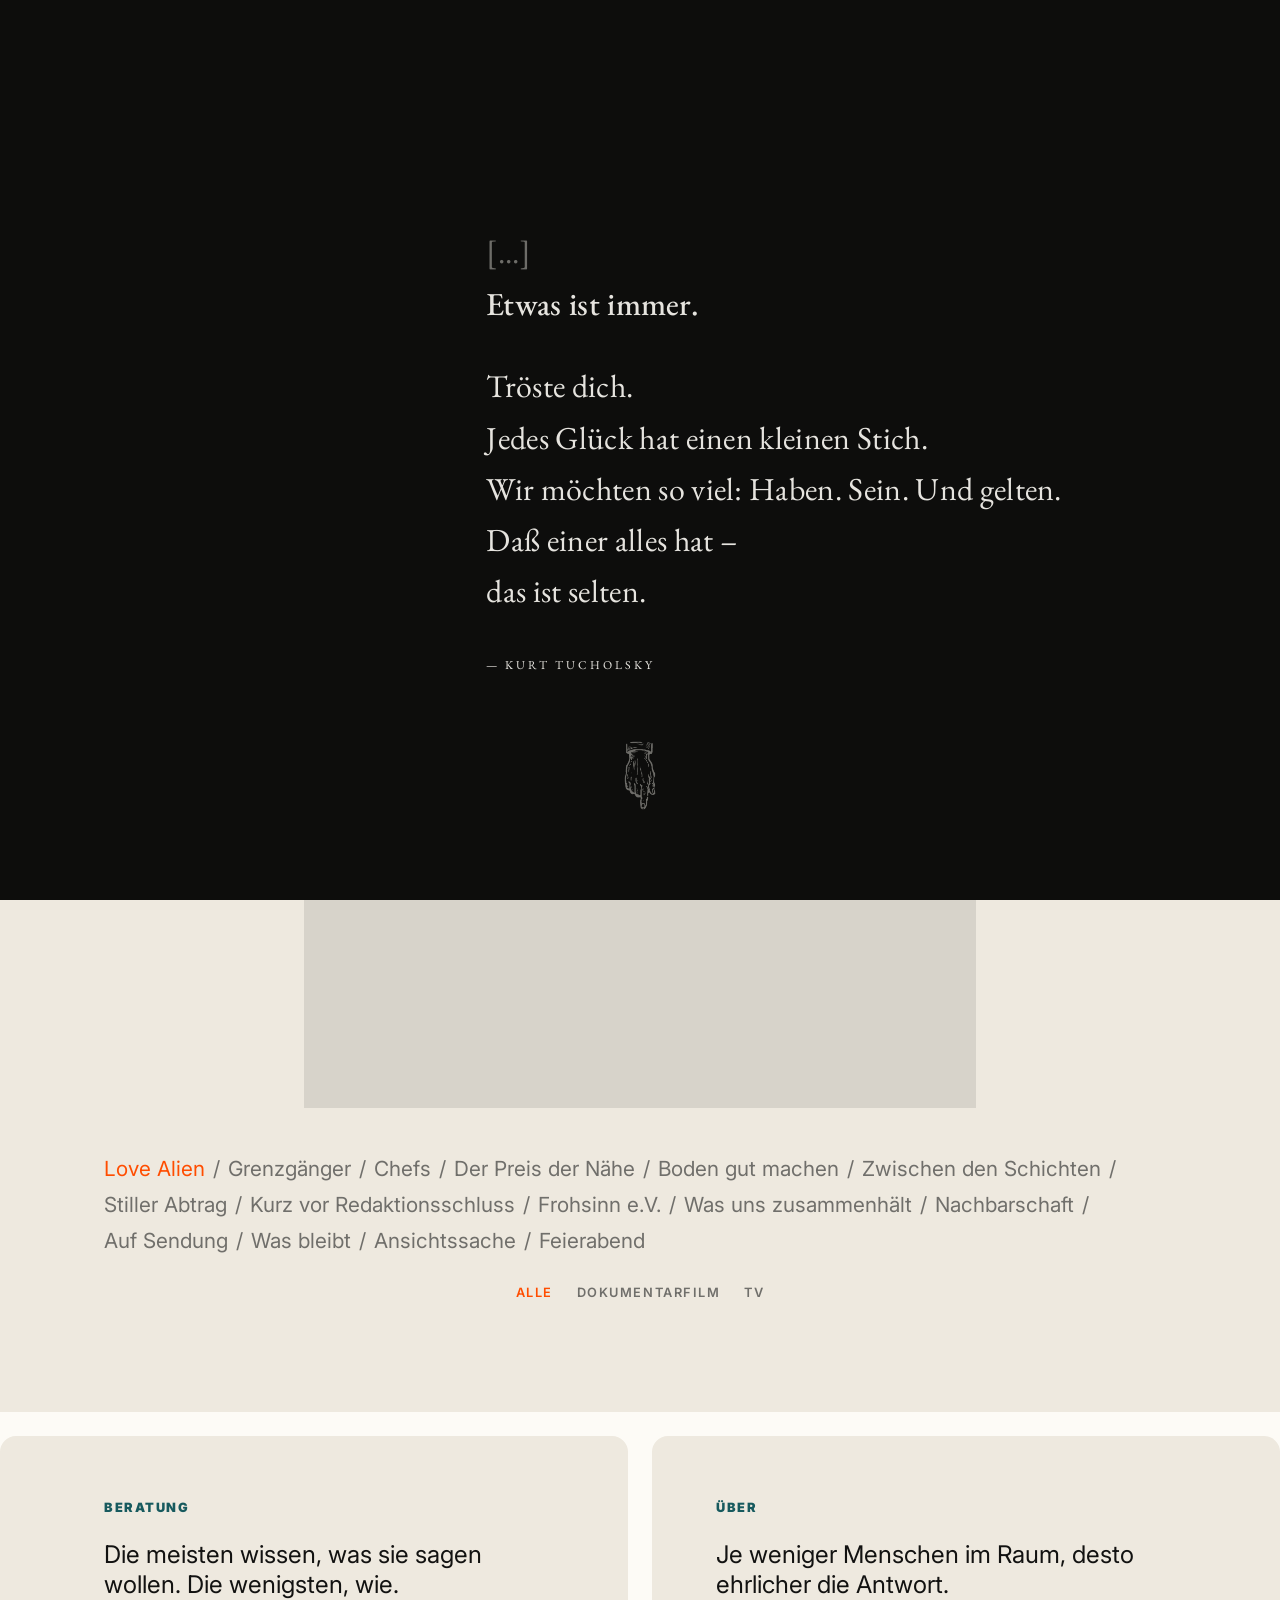
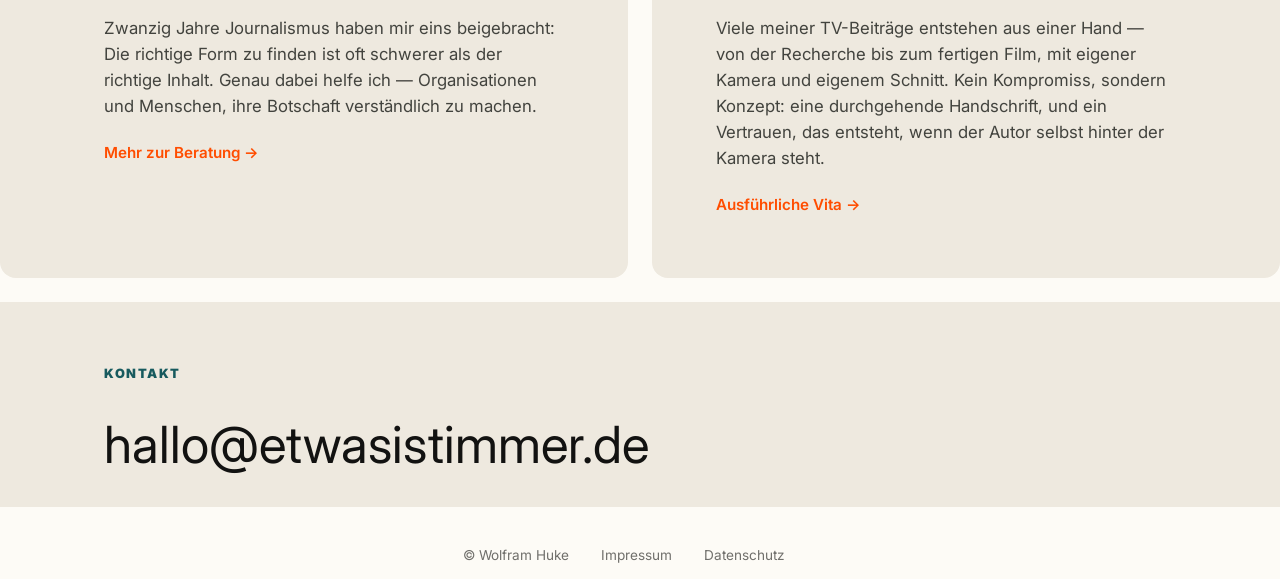
==== commit 495c7e12: "Merge: Safari-Dot-Fix, Footnote-Glow verkleinert" ====
--- a/index.html
+++ b/index.html
@@ -21,7 +21,7 @@
        liest sich naeher an "von Hand hingekritzelt". -->
   <link href="https://fonts.googleapis.com/css2?family=EB+Garamond:wght@400;500&family=Inter:wght@400;500;600;700;900&family=Caveat:wght@600;700&display=swap" rel="stylesheet">
 
-  <link rel="stylesheet" href="style.css?v=99">
+  <link rel="stylesheet" href="style.css?v=100">
 
   <script defer src="https://cdnjs.cloudflare.com/ajax/libs/gsap/3.12.2/gsap.min.js"></script>
 
--- a/style.css
+++ b/style.css
@@ -572,21 +572,25 @@
 .name-sub-footnote::after {
   content: '';
   position: absolute;
-  /* War -0.3em/-0.5em -- in Safari zeigte sich am Rand von genau
-     diesem Kasten eine harte Kante, obwohl der Farbverlauf selbst dort
-     laengst transparent ist. Bekanntes WebKit-Verhalten: filter:blur()
-     wird teils exakt auf die Elementgrenzen zugeschnitten statt den
-     Blur-Radius mit einzuberechnen, wodurch die eigentlich unsichtbare
-     Kastenkante als Schnittkante sichtbar wird. Deutlich mehr Rand
-     (Bleed) + will-change als Hinweis fuer eine korrekt bemessene
-     Compositing-Ebene sind der ueblich empfohlene Workaround dagegen. */
-  inset: -1.2em -1.5em;
+  /* War zunaechst -0.3em/-0.5em, dann versuchsweise auf -1.2em/-1.5em
+     vergroessert (Annahme: WebKit schneidet filter:blur() hart an der
+     Elementgrenze zu) -- der eigentliche Grund war aber vermutlich viel
+     simpler: der Fleck selbst war (Erbe des juengeren Sweep-Designs,
+     das noch als durchgehender Streifen ueber die volle mehrzeilige
+     Blockhoehe gedacht war) mit 220% Bild-Hoehe deutlich groesser als
+     die eigentliche Textzeile, wodurch in Safari/Mobile die eigene
+     Boxkante sichtbar wurde. Jetzt spuerbar kleiner (naeher an der
+     Zeilenhoehe), dazu "closest-side" statt der Default-Kreisgroesse
+     (verhindert, dass der Kreisradius durch die schmale/hohe Box
+     unnoetig aufgeblasen wird) und weniger Blur/Bleed, da der Fleck
+     selbst schon kleiner ist. */
+  inset: -0.4em -0.4em;
   z-index: -1;
-  background: radial-gradient(circle, color-mix(in srgb, var(--accent-2) 40%, transparent) 0%, transparent 70%);
-  background-size: 26% 220%;
+  background: radial-gradient(circle closest-side, color-mix(in srgb, var(--accent-2) 45%, transparent) 0%, transparent 100%);
+  background-size: 16% 130%;
   background-repeat: no-repeat;
   background-position: -80% 0;
-  filter: blur(7px);
+  filter: blur(5px);
   will-change: filter, background-position, opacity;
   opacity: 0;
   animation: footnote-sweep-bg 9s ease-in-out infinite;
@@ -731,7 +735,19 @@
   filter: drop-shadow(0 1px 1px rgba(0, 0, 0, 0.25));
 }
 
+/* stroke-linecap hier bewusst auf "butt" ueberschrieben -- das HTML
+   traegt noch stroke-linecap="round" (Praesentations-Attribut), diese
+   Klassenregel gewinnt aber durchgehend, nicht nur waehrend der
+   Animation. Grund: in Safari zeigten sich waehrend der dashoffset-
+   Animation kurzzeitig kleine, farbige Punkte neben den Pfeilen (in
+   Chrome nicht reproduzierbar) -- bekanntes WebKit-Verhalten bei
+   runden Strichenden auf sehr kurzen/fast-Null-langen Dash-Segmenten
+   waehrend der Animation: ein rundes Strichende rendert dort
+   kurzzeitig als volle Kreisflaeche. "butt" (flaches Ende) hat dieses
+   Problem nicht -- optisch bei 3.5px Strichbreite kaum ein
+   Unterschied. */
 .scribble-line {
+  stroke-linecap: butt;
   stroke-dasharray: 1;
   stroke-dashoffset: 1;
   transition: stroke-dashoffset 0.45s ease;
@@ -743,6 +759,7 @@
    nutzen -- konsequent derselbe "wird gerade gekritzelt"-Look wie bei
    Linie und Label, nicht nur ein Opacity-Pop. */
 .scribble-arrowhead {
+  stroke-linecap: butt;
   stroke-dasharray: 1;
   stroke-dashoffset: 1;
   transition: stroke-dashoffset 0.18s ease;
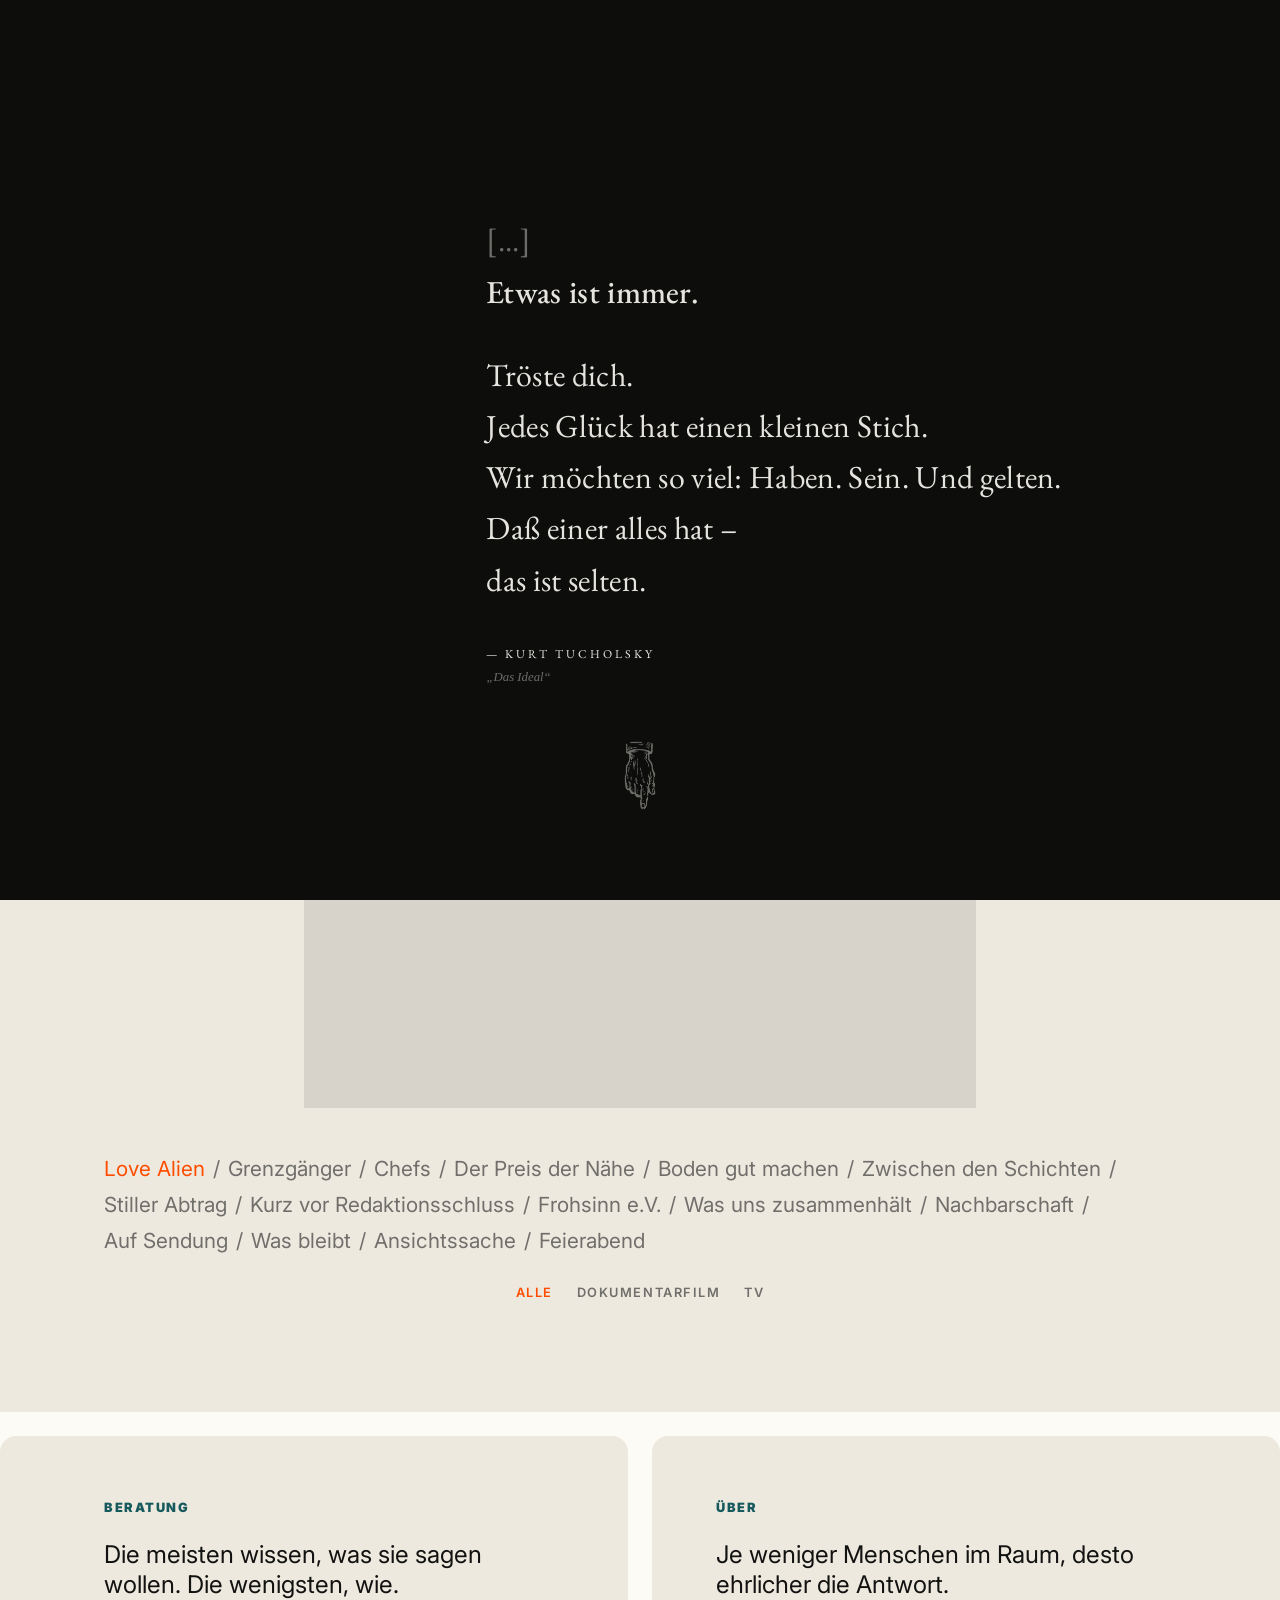
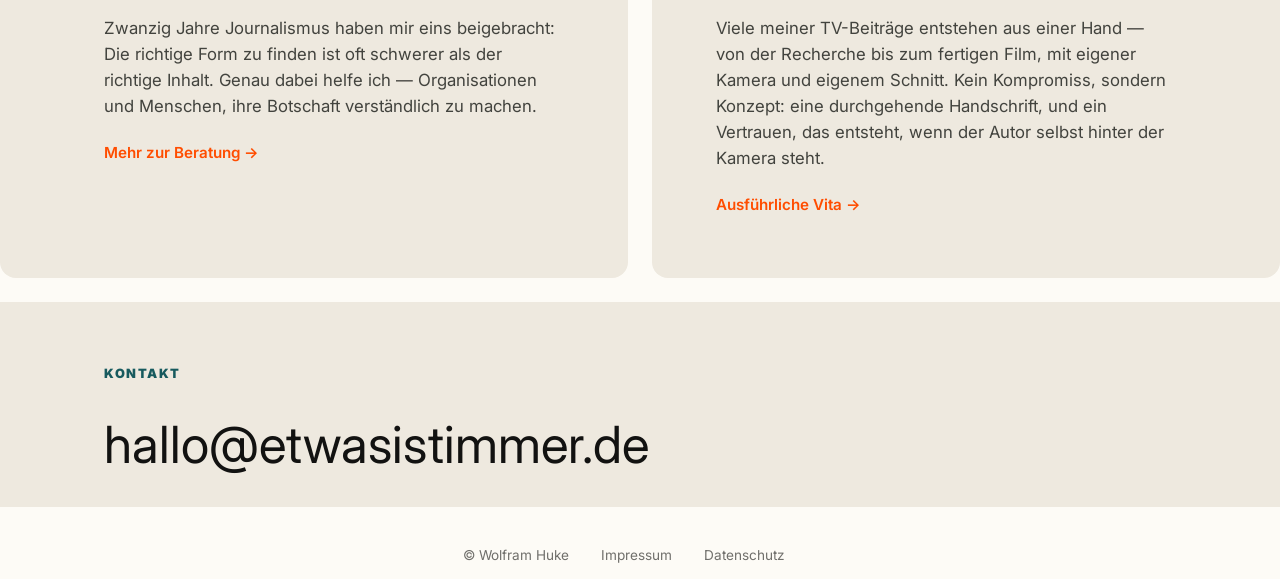
==== commit d80d5f30: "Merge: Gedichttitel ergaenzt" ====
--- a/index.html
+++ b/index.html
@@ -21,7 +21,7 @@
        liest sich naeher an "von Hand hingekritzelt". -->
   <link href="https://fonts.googleapis.com/css2?family=EB+Garamond:wght@400;500&family=Inter:wght@400;500;600;700;900&family=Caveat:wght@600;700&display=swap" rel="stylesheet">
 
-  <link rel="stylesheet" href="style.css?v=100">
+  <link rel="stylesheet" href="style.css?v=104">
 
   <script defer src="https://cdnjs.cloudflare.com/ajax/libs/gsap/3.12.2/gsap.min.js"></script>
 
@@ -138,6 +138,7 @@
       <div class="poem-line fade-line">das ist selten.</div>
 
       <p class="poem-author fade-line">— Kurt Tucholsky</p>
+      <p class="poem-title fade-line">„Das Ideal“</p>
 
       <button type="button" class="scroll-hint fade-line" id="scrollHint" aria-label="Weiter zur Startseite">
         <span class="scroll-hint-hand" aria-hidden="true"></span>
--- a/style.css
+++ b/style.css
@@ -308,6 +308,20 @@
   letter-spacing: 0.25em;
   text-transform: uppercase;
   color: var(--text-dark);
+}
+
+/* Gedichttitel als eigene Zeile unter der Autor-Zeile -- knapperer
+   margin-top als bei .poem-author (die den groesseren Abstand zum
+   Gedichttext selbst traegt), damit Autor+Titel als zusammengehoeriges
+   Zitat-Paar wirken. Kein Uppercase/Sperrung wie beim Autornamen,
+   Anfuehrungszeichen tragen hier die Auszeichnung. Etwas gedaempfter
+   (--muted-dark) als der Autorname, da nachrangige Angabe. */
+.poem-title {
+  margin-top: 0.5rem;
+  font-family: 'EB Garamond', serif;
+  font-size: 0.8rem;
+  font-style: italic;
+  color: var(--muted-dark);
 }
 
 .poem-ellipsis {
@@ -563,35 +577,28 @@
    Inline-Textfluss (siehe Stacking-Reihenfolge), inset ueber die volle
    (ggf. mehrzeilige) Blockhoehe, wirkt bei mehreren Zeilen wie ein
    Lichtstreifen, der senkrecht durch den ganzen Absatz wandert. */
-/* War ein harter linearer Farbverlauf als Streifen -- das ist genau
-   der "Glanz-Hover-Button"-Mechanismus aus der fruehen Web-2.0-Zeit
-   (glossy Sheen-Effekt), egal wie fein er sonst getuned ist. Jetzt
-   stattdessen ein weicher, unscharfer Lichtfleck (radialer statt
-   linearer Verlauf + filter:blur) -- wirkt organischer, eher wie ein
-   sanftes Aufleuchten als wie ein Reflex auf einer Glasflaeche. */
+/* Nach zwei Anlaeufen mit einem Hintergrund-Fleck (erst linearer
+   Streifen, dann weicher radialer Fleck mit/ohne Blur -- beide Male
+   Kanten-Artefakte in Safari, die trotz mehrfacher Groessen-/Blur-
+   Anpassungen nicht zuverlaessig weggingen) jetzt ein grundsaetzlich
+   anderer, einfacherer Mechanismus: eine duenne Linie UNTER der
+   Fussnote, die in derselben Geschwindigkeit/Choreografie (siehe
+   footnote-sweep-bg) links nach rechts durchlaeuft, ein-/ausblendend.
+   Keine Flaeche/kein Blur mehr -- nur ein 2px hoher linearer
+   Verlauf, der randlos in Transparenz ausläuft (position:absolute mit
+   left/right:0 statt inset auf allen Seiten, da hier keine Hoehe/Breite
+   des Textblocks mehr nachgebildet werden muss). */
 .name-sub-footnote::after {
   content: '';
   position: absolute;
-  /* War zunaechst -0.3em/-0.5em, dann versuchsweise auf -1.2em/-1.5em
-     vergroessert (Annahme: WebKit schneidet filter:blur() hart an der
-     Elementgrenze zu) -- der eigentliche Grund war aber vermutlich viel
-     simpler: der Fleck selbst war (Erbe des juengeren Sweep-Designs,
-     das noch als durchgehender Streifen ueber die volle mehrzeilige
-     Blockhoehe gedacht war) mit 220% Bild-Hoehe deutlich groesser als
-     die eigentliche Textzeile, wodurch in Safari/Mobile die eigene
-     Boxkante sichtbar wurde. Jetzt spuerbar kleiner (naeher an der
-     Zeilenhoehe), dazu "closest-side" statt der Default-Kreisgroesse
-     (verhindert, dass der Kreisradius durch die schmale/hohe Box
-     unnoetig aufgeblasen wird) und weniger Blur/Bleed, da der Fleck
-     selbst schon kleiner ist. */
-  inset: -0.4em -0.4em;
-  z-index: -1;
-  background: radial-gradient(circle closest-side, color-mix(in srgb, var(--accent-2) 45%, transparent) 0%, transparent 100%);
-  background-size: 16% 130%;
+  left: 0;
+  right: 0;
+  bottom: -0.35em;
+  height: 2px;
+  background: linear-gradient(90deg, transparent 0%, var(--accent-2) 50%, transparent 100%);
+  background-size: 24% 100%;
   background-repeat: no-repeat;
   background-position: -80% 0;
-  filter: blur(5px);
-  will-change: filter, background-position, opacity;
   opacity: 0;
   animation: footnote-sweep-bg 9s ease-in-out infinite;
 }
@@ -717,7 +724,16 @@
      werden KANN -- der zeitliche Ablauf kommt weiterhin von den
      einzelnen dashoffset/clip-path-Transitions ihrer Kinder. */
   opacity: 0;
-  transition: opacity 0.05s linear;
+  /* Asymmetrisch: schnelles Einblenden (0.05s, siehe Kommentar oben --
+     das Sicherheitsnetz gegen den Punkt-Bug braucht sofortiges
+     opacity:1), aber langsames Ausblenden (0.65s, deckt die volle
+     Ruecknahme-Sequenz von Label/Pfeilspitze/Linie ab, siehe deren
+     delays), damit beim Verlassen des Hovers Zeit fuer eine echte
+     Ruecknahme-Animation bleibt statt eines harten Abschneidens. Die
+     schnelle Einblend-Dauer wird auf den Hover-/is-scribbling-Regeln
+     unten per transition-duration ueberschrieben (die gelten nur beim
+     Reingehen); ohne Hover greift wieder diese langsamere Basis-Dauer. */
+  transition: opacity 0.65s ease;
 }
 
 /* War oben/rechts-buendig wie .portrait-scribble-wolfram -- jetzt
@@ -732,7 +748,6 @@
   display: block;
   width: 100%;
   height: auto;
-  filter: drop-shadow(0 1px 1px rgba(0, 0, 0, 0.25));
 }
 
 /* stroke-linecap hier bewusst auf "butt" ueberschrieben -- das HTML
@@ -746,11 +761,19 @@
    kurzzeitig als volle Kreisflaeche. "butt" (flaches Ende) hat dieses
    Problem nicht -- optisch bei 3.5px Strichbreite kaum ein
    Unterschied. */
+/* transition-delay hier (0.25s) gilt nur fuers Zurueckziehen (Ausgang
+   ohne Hover/is-scribbling): die Linie wurde zuerst gezeichnet, soll
+   beim Verschwinden also zuletzt zurueckgezogen werden -- nach Label
+   und Pfeilspitze (siehe deren kuerzere/keine Delays unten), fuer eine
+   Ruecknahme in umgekehrter Reihenfolge statt eines gleichzeitigen
+   Verschwindens aller drei. Die Hover-/is-scribbling-Regeln setzen für
+   den Eingang explizit delay:0s (dort weiter unten), sonst wuerde
+   dieser Exit-Delay auch das Reinzeichnen verzoegern. */
 .scribble-line {
   stroke-linecap: butt;
   stroke-dasharray: 1;
   stroke-dashoffset: 1;
-  transition: stroke-dashoffset 0.45s ease;
+  transition: stroke-dashoffset 0.35s ease 0.25s;
 }
 
 /* War ein gefuelltes Dreieck (<polygon>) -- wirkte "ausgemalt" statt
@@ -762,7 +785,9 @@
   stroke-linecap: butt;
   stroke-dasharray: 1;
   stroke-dashoffset: 1;
-  transition: stroke-dashoffset 0.18s ease;
+  /* delay 0.1s: zieht sich beim Ausgang nach dem Label, aber vor der
+     Linie zurueck (umgekehrte Zeichenreihenfolge), siehe .scribble-line. */
+  transition: stroke-dashoffset 0.15s ease 0.1s;
 }
 
 /* War 'Permanent Marker' -- optisch eine Druckschrift im Filzstift-
@@ -809,21 +834,38 @@
    bliebe das Porträt nach einem Tap auf Touch dauerhaft gezoomt/voll
    deckend haengen. */
 @media (hover: hover) and (pointer: fine) {
+  /* transition-duration/-delay hier jeweils explizit auf die
+     urspruenglichen Eingangs-Werte gesetzt -- die Basisregeln oben
+     (.scribble-line/-arrowhead) tragen inzwischen andere Werte fuer
+     die Ruecknahme-Animation beim Verlassen, ohne diese Ueberschreibung
+     wuerden die Exit-Delays auch das Reinzeichnen verzoegern. */
   .intro-portrait:hover .portrait-scribble {
     opacity: 1;
+    transition-duration: 0.05s;
   }
 
   .intro-portrait:hover .scribble-line {
     stroke-dashoffset: 0;
+    transition-duration: 0.45s;
+    transition-delay: 0s;
   }
 
   .intro-portrait:hover .scribble-arrowhead {
     stroke-dashoffset: 0;
+    transition-duration: 0.18s;
     transition-delay: 0.4s;
   }
 
   .intro-portrait:hover .scribble-label {
-    clip-path: inset(0 0% 0 0);
+    /* -15% statt exakt 0%: Caveat ist eine Schreibschrift, deren
+       Buchstaben-Ausbuchtungen (Schwuenge, Schleifen) optisch ueber die
+       eigene Advance-Width-Box hinausragen koennen -- bei einem
+       randscharfen 0%-Clip wurde genau dieser Ueberhang am jeweils
+       letzten Buchstaben (das "o" bei Elmo, minimal das "m" bei
+       Wolfram) abgeschnitten, in Chrome UND Safari gleichermassen (kein
+       Browser-Bug, echter Font-Ink-Ueberhang). Grosszuegiger Sicher-
+       heitsabstand rechts behebt das unabhaengig vom exakten Font. */
+    clip-path: inset(0 -15% 0 0);
     transition-delay: 0.5s;
   }
 
@@ -845,19 +887,29 @@
    statt :hover ausgeloest. */
 .intro-portrait.is-scribbling .portrait-scribble {
   opacity: 1;
+  transition-duration: 0.05s;
 }
 
 .intro-portrait.is-scribbling .scribble-line {
   stroke-dashoffset: 0;
+  transition-duration: 0.45s;
+  transition-delay: 0s;
 }
 
 .intro-portrait.is-scribbling .scribble-arrowhead {
   stroke-dashoffset: 0;
+  transition-duration: 0.18s;
   transition-delay: 0.4s;
 }
 
 .intro-portrait.is-scribbling .scribble-label {
-  clip-path: inset(0 0% 0 0);
+  /* -15% statt 0% -- derselbe Sicherheitsabstand wie bei der Hover-
+     Variante oben (siehe dortiger Kommentar), hier beim Tap-Pendant
+     versehentlich vergessen. Genau DAS war der Grund, warum "Elmo" auf
+     Touch-Geraeten (Tap loest .is-scribbling aus, nicht :hover) trotz
+     des Hover-Fixes weiter angeschnitten blieb -- Mobile nutzt
+     ausschliesslich diesen Pfad, nie :hover. */
+  clip-path: inset(0 -15% 0 0);
   transition-delay: 0.5s;
 }
 
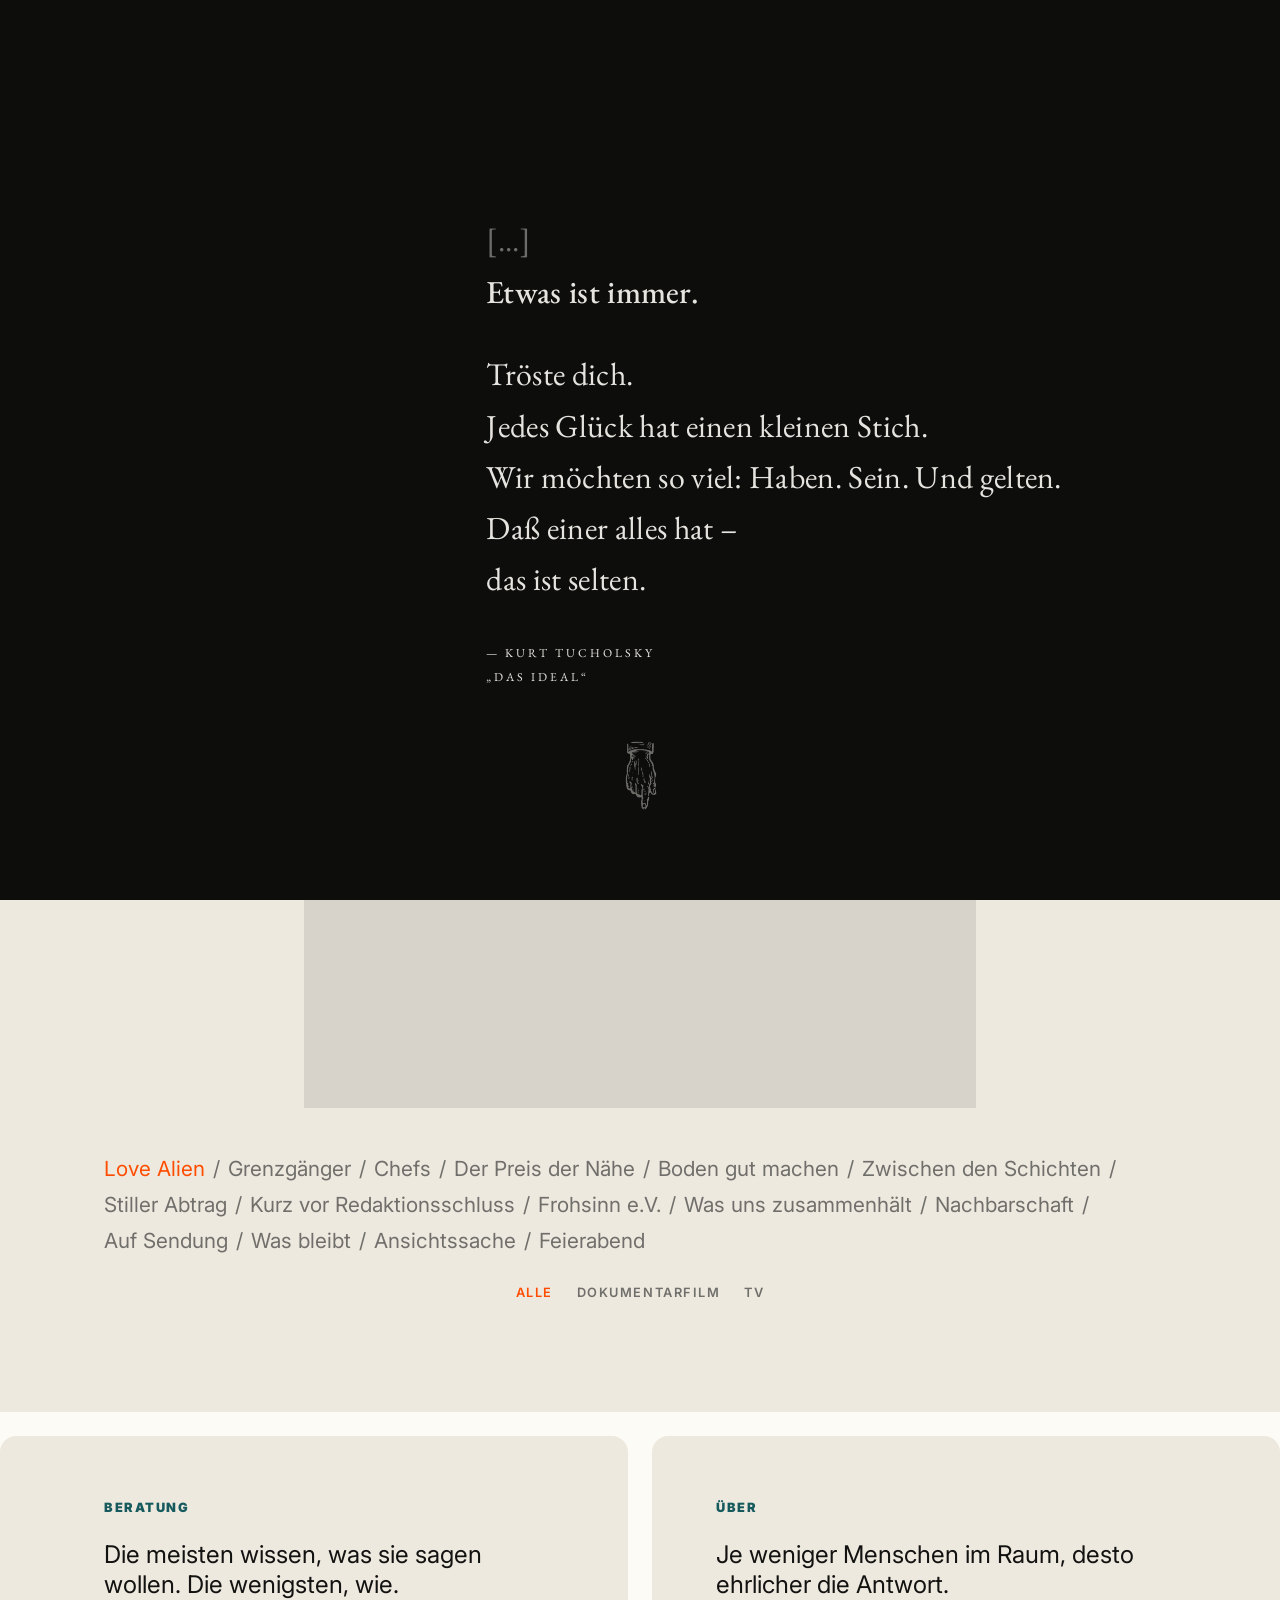
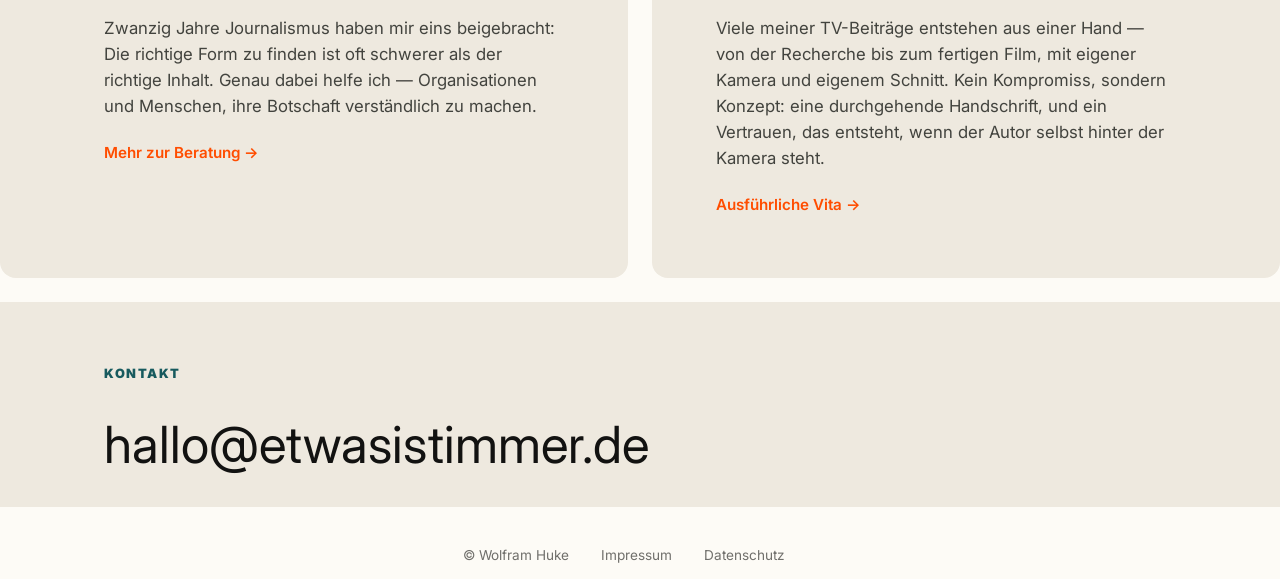
==== commit 8a41ddbe: "Gedichttitel-Zeile an Autor-Typografie angeglichen (Versalien, Sperrung, gleiche Farbe statt kursiv/" ====
--- a/index.html
+++ b/index.html
@@ -21,7 +21,7 @@
        liest sich naeher an "von Hand hingekritzelt". -->
   <link href="https://fonts.googleapis.com/css2?family=EB+Garamond:wght@400;500&family=Inter:wght@400;500;600;700;900&family=Caveat:wght@600;700&display=swap" rel="stylesheet">
 
-  <link rel="stylesheet" href="style.css?v=104">
+  <link rel="stylesheet" href="style.css?v=105">
 
   <script defer src="https://cdnjs.cloudflare.com/ajax/libs/gsap/3.12.2/gsap.min.js"></script>
 
--- a/style.css
+++ b/style.css
@@ -310,18 +310,17 @@
   color: var(--text-dark);
 }
 
-/* Gedichttitel als eigene Zeile unter der Autor-Zeile -- knapperer
-   margin-top als bei .poem-author (die den groesseren Abstand zum
-   Gedichttext selbst traegt), damit Autor+Titel als zusammengehoeriges
-   Zitat-Paar wirken. Kein Uppercase/Sperrung wie beim Autornamen,
-   Anfuehrungszeichen tragen hier die Auszeichnung. Etwas gedaempfter
-   (--muted-dark) als der Autorname, da nachrangige Angabe. */
+/* Gedichttitel als eigene Zeile unter der Autor-Zeile -- dieselbe
+   Typografie wie .poem-author (Groesse, Sperrung, Versalien, Farbe),
+   nur knapperer margin-top, damit beide als zusammengehoeriges
+   Zitat-Paar wirken statt wie zwei unterschiedlich gewichtete Angaben. */
 .poem-title {
   margin-top: 0.5rem;
   font-family: 'EB Garamond', serif;
-  font-size: 0.8rem;
-  font-style: italic;
-  color: var(--muted-dark);
+  font-size: 0.75rem;
+  letter-spacing: 0.25em;
+  text-transform: uppercase;
+  color: var(--text-dark);
 }
 
 .poem-ellipsis {
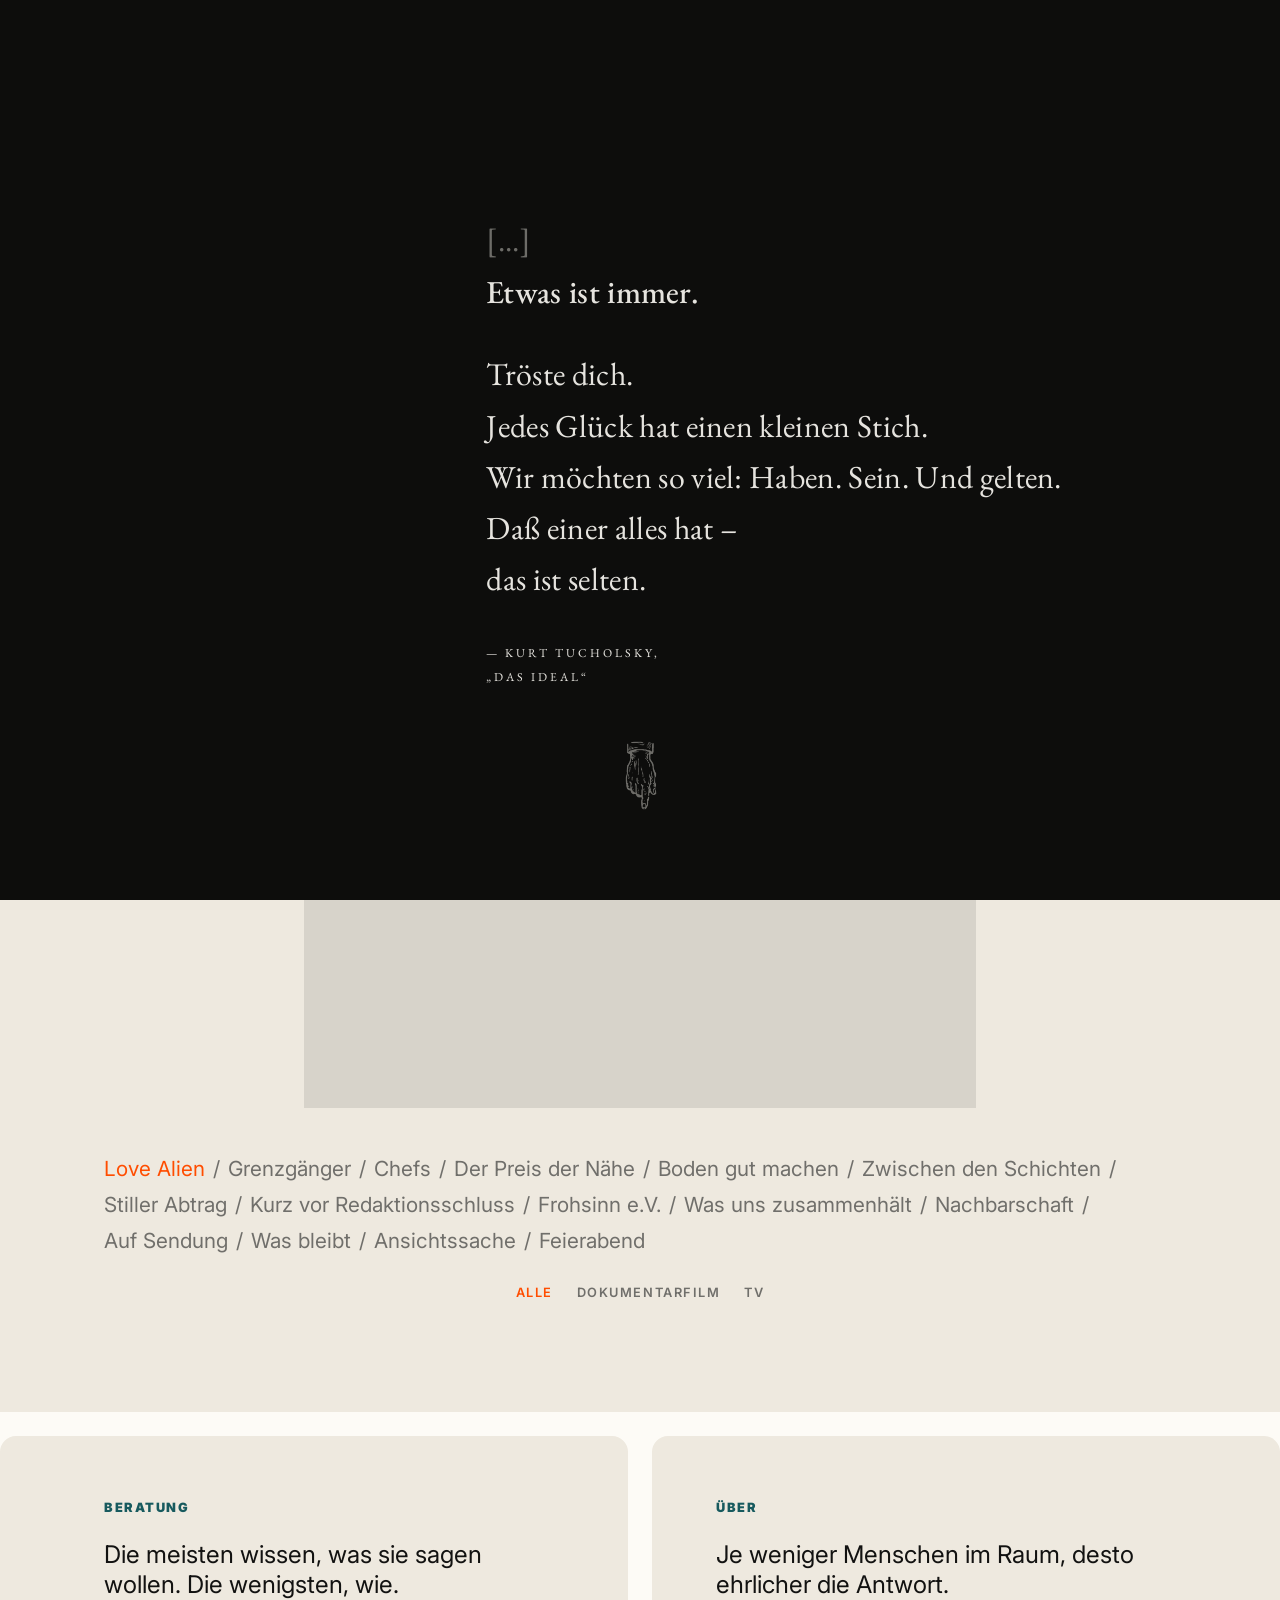
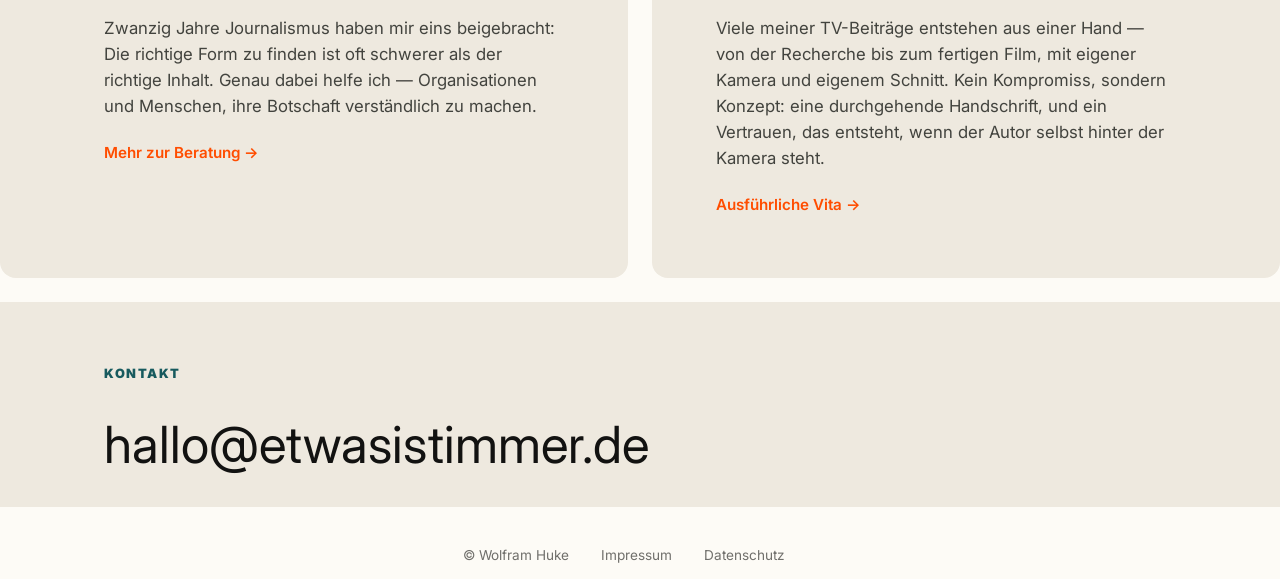
==== commit 899657ec: "Komma nach Autorname ergaenzt (Name, Titel als eine Zitat-Einheit, auch ueber den Zeilenumbruch hinw" ====
--- a/index.html
+++ b/index.html
@@ -21,7 +21,7 @@
        liest sich naeher an "von Hand hingekritzelt". -->
   <link href="https://fonts.googleapis.com/css2?family=EB+Garamond:wght@400;500&family=Inter:wght@400;500;600;700;900&family=Caveat:wght@600;700&display=swap" rel="stylesheet">
 
-  <link rel="stylesheet" href="style.css?v=105">
+  <link rel="stylesheet" href="style.css?v=106">
 
   <script defer src="https://cdnjs.cloudflare.com/ajax/libs/gsap/3.12.2/gsap.min.js"></script>
 
@@ -137,7 +137,7 @@
       <div class="poem-line fade-line">Daß einer alles hat –</div>
       <div class="poem-line fade-line">das ist selten.</div>
 
-      <p class="poem-author fade-line">— Kurt Tucholsky</p>
+      <p class="poem-author fade-line">— Kurt Tucholsky,</p>
       <p class="poem-title fade-line">„Das Ideal“</p>
 
       <button type="button" class="scroll-hint fade-line" id="scrollHint" aria-label="Weiter zur Startseite">
